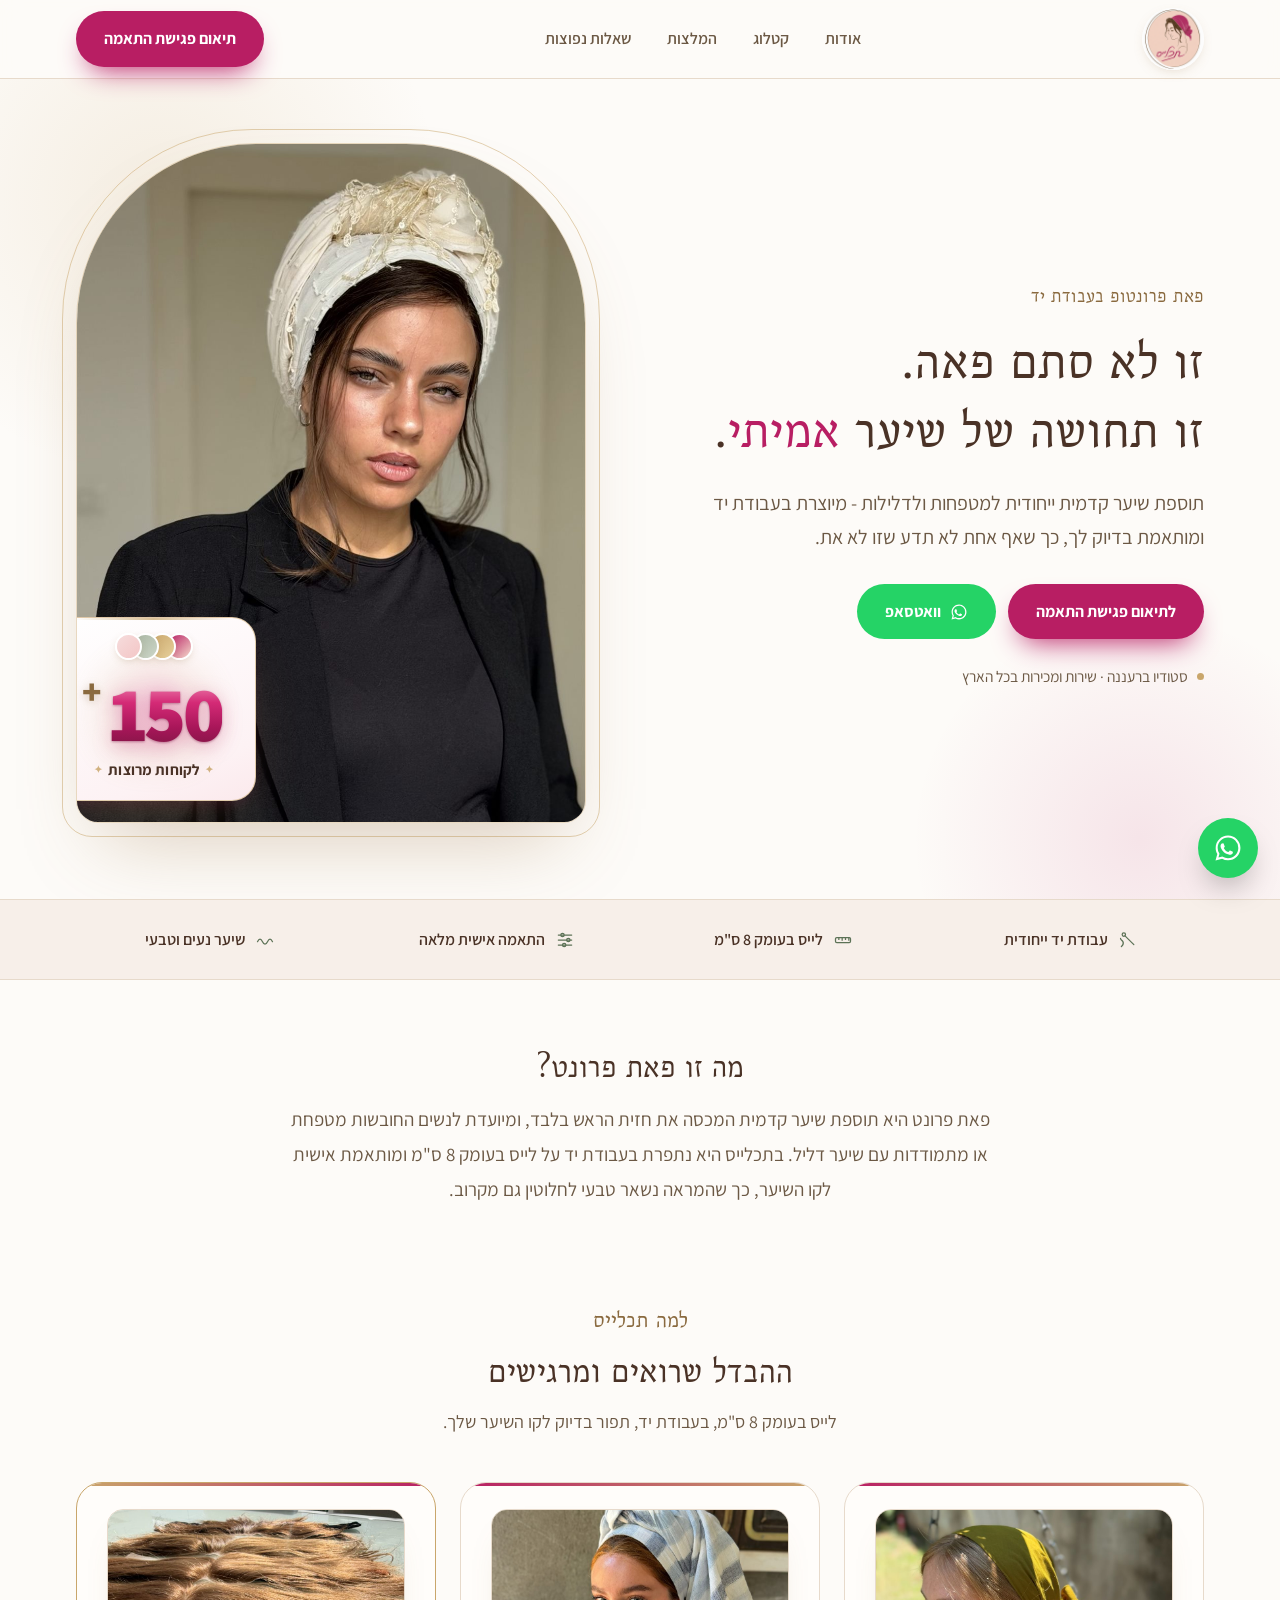
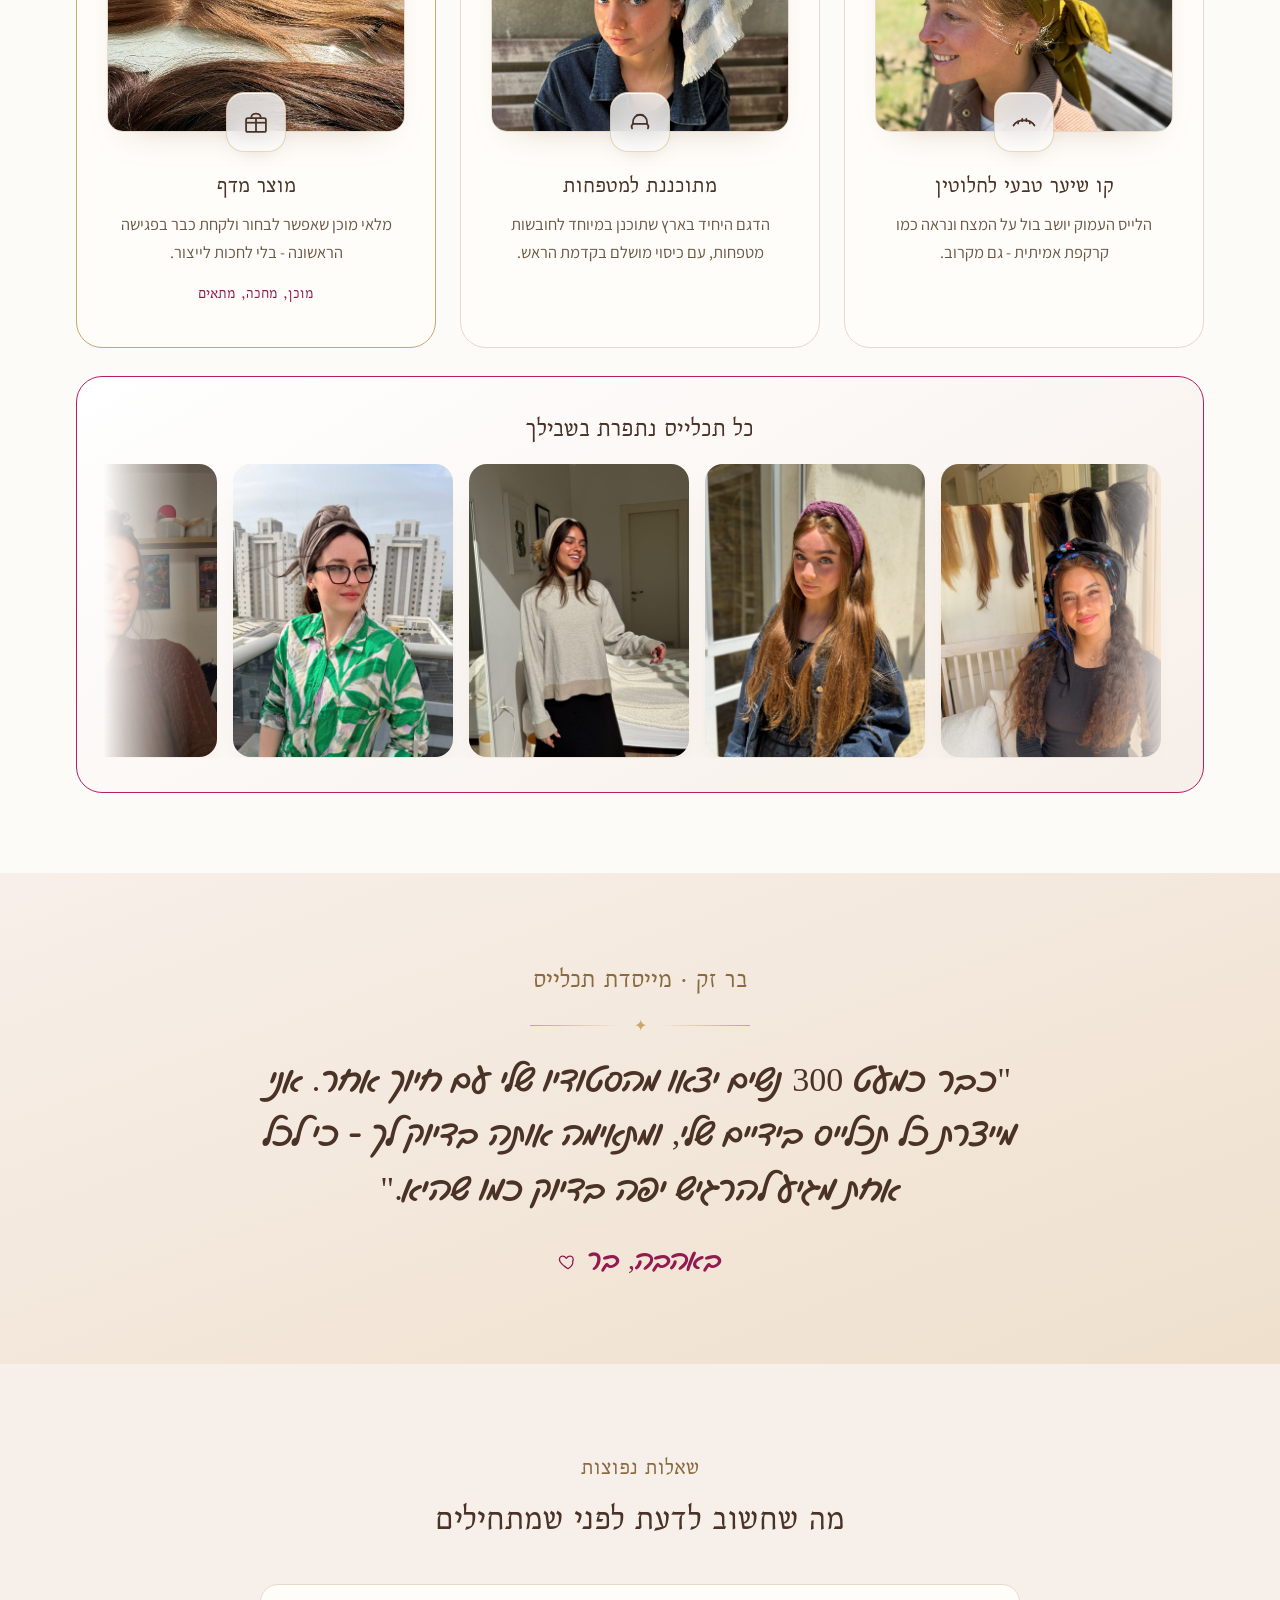
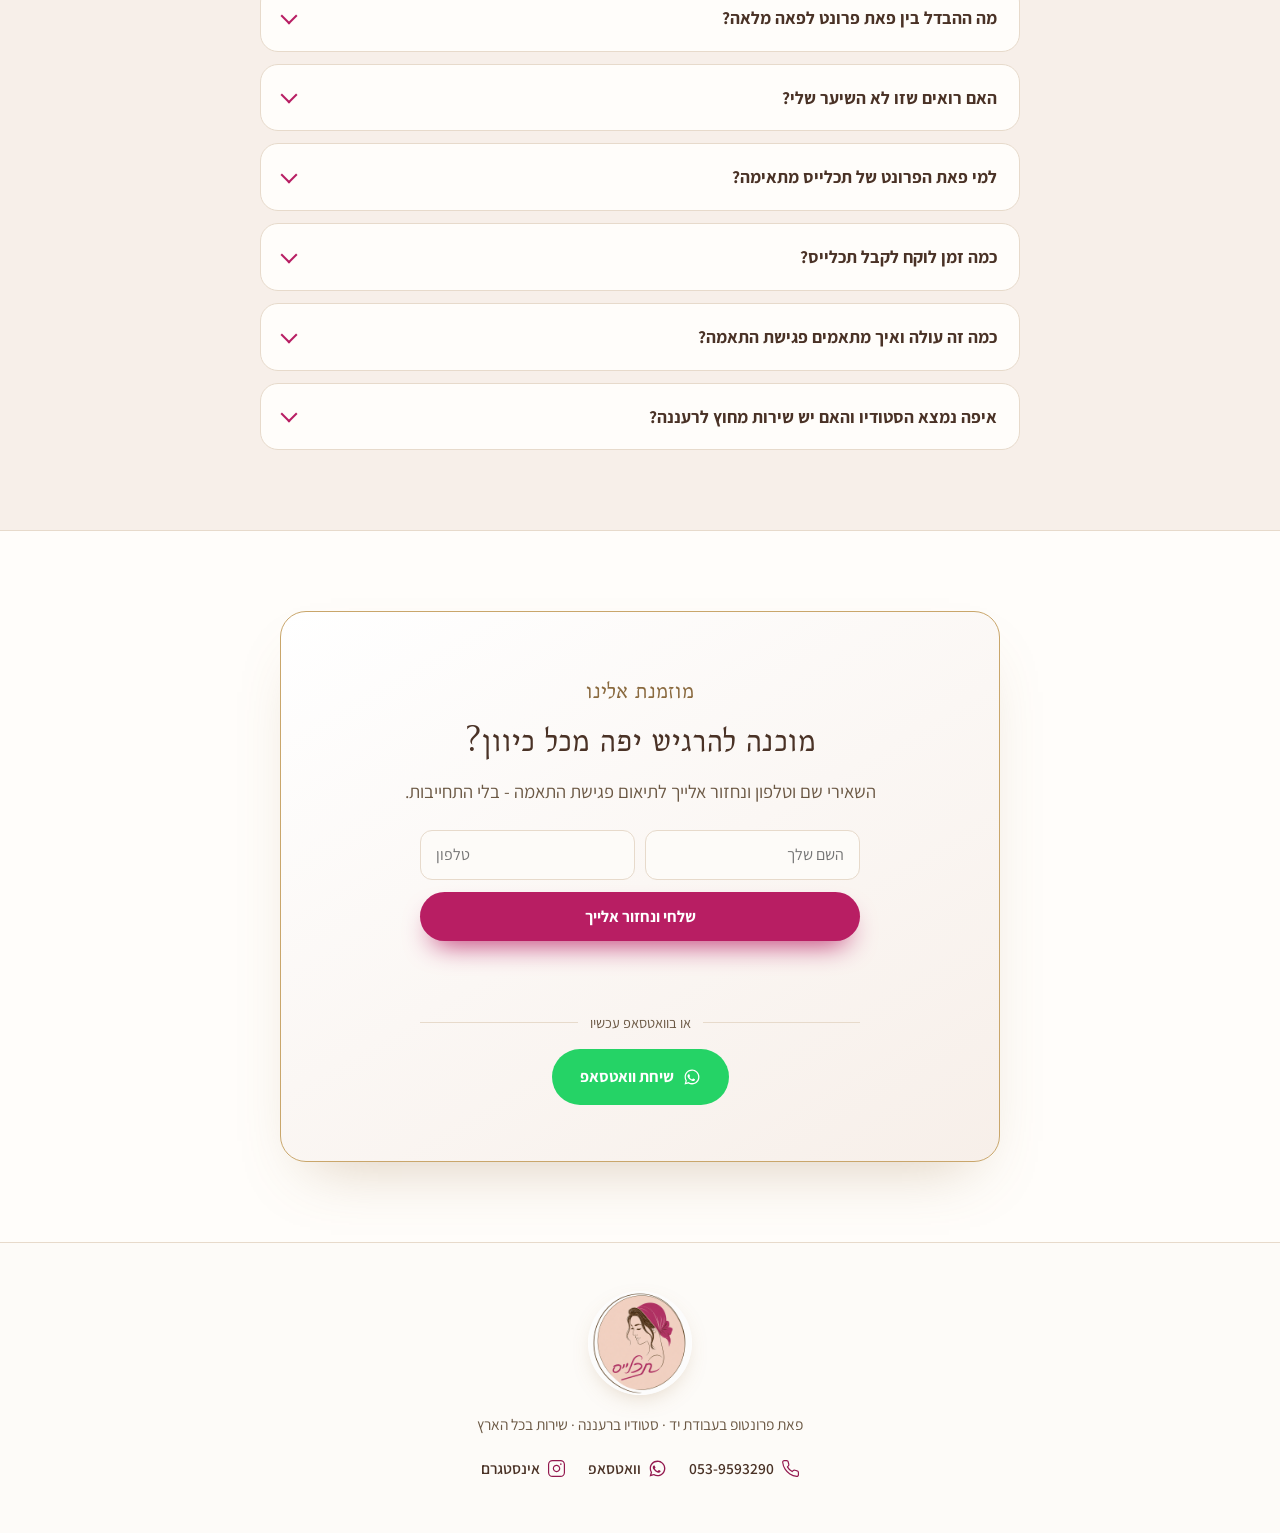
==== index.html @ b5d5cab9 "SEO/GEO/AEO: הסרת noindex, כותרות ותיאורים ממוקדי מילות מפתח, canonical, OG/Twitter מלא עם תמונת שית" ====
<!DOCTYPE html>
<html lang="he" dir="rtl">
<head>
<meta charset="utf-8">
<meta name="viewport" content="width=device-width, initial-scale=1">
<title>פאת פרונט ותוספת שיער למטפחות | תכלייס רעננה</title>
<meta name="description" content="פאת פרונט בעבודת יד לחובשות מטפחות ולנשים עם שיער דליל. לייס בעומק 8 ס״מ, קו שיער טבעי והתאמה אישית מלאה. סטודיו תכלייס ברעננה, שירות בכל הארץ.">
<meta name="theme-color" content="#B81E63">
<link rel="icon" href="assets/logo.png" type="image/png">
<link rel="canonical" href="https://itzik200592-byte.github.io/tachlace-site/">

<!-- כשמחברים דומיין משלנו: להחליף את כתובות ה-canonical / og:url / og:image בכל העמודים -->
<meta property="og:type" content="website">
<meta property="og:locale" content="he_IL">
<meta property="og:site_name" content="תכלייס">
<meta property="og:url" content="https://itzik200592-byte.github.io/tachlace-site/">
<meta property="og:title" content="פאת פרונט ותוספת שיער למטפחות | תכלייס רעננה">
<meta property="og:description" content="פאת פרונט בעבודת יד לחובשות מטפחות ולנשים עם שיער דליל. קו שיער טבעי, התאמה אישית מלאה. סטודיו ברעננה, שירות בכל הארץ.">
<meta property="og:image" content="https://itzik200592-byte.github.io/tachlace-site/assets/og-cover.jpg">
<meta property="og:image:width" content="1200">
<meta property="og:image:height" content="630">
<meta property="og:image:alt" content="תכלייס - פאת פרונט בעבודת יד למטפחות">
<meta name="twitter:card" content="summary_large_image">
<meta name="twitter:title" content="פאת פרונט ותוספת שיער למטפחות | תכלייס רעננה">
<meta name="twitter:description" content="פאת פרונט בעבודת יד לחובשות מטפחות ולנשים עם שיער דליל. סטודיו ברעננה, שירות בכל הארץ.">
<meta name="twitter:image" content="https://itzik200592-byte.github.io/tachlace-site/assets/og-cover.jpg">

<link rel="preconnect" href="https://fonts.googleapis.com">
<link rel="preconnect" href="https://fonts.gstatic.com" crossorigin>
<link href="https://fonts.googleapis.com/css2?family=Bellefair&family=Assistant:wght@300;400;500;600;700&display=swap" rel="stylesheet">

<link rel="stylesheet" href="css/fonts.css">
<link rel="stylesheet" href="css/style.css">

<!-- טעינה מוקדמת של תמונת ה-Hero (ה-LCP של העמוד) - משפר את מהירות הטעינה הנמדדת -->
<link rel="preload" as="image" href="assets/hero.jpg" fetchpriority="high">

<!-- JSON-LD: עסק מקומי, ל-SEO מקומי -->
<script type="application/ld+json">
{
  "@context": "https://schema.org",
  "@type": "HealthAndBeautyBusiness",
  "@id": "https://itzik200592-byte.github.io/tachlace-site/#business",
  "name": "תכלייס",
  "url": "https://itzik200592-byte.github.io/tachlace-site/",
  "logo": "https://itzik200592-byte.github.io/tachlace-site/assets/logo.png",
  "image": "https://itzik200592-byte.github.io/tachlace-site/assets/og-cover.jpg",
  "description": "פאת פרונט בעבודת יד לחובשות מטפחות ולנשים עם שיער דליל. לייס בעומק 8 ס\"מ, קו שיער טבעי והתאמה אישית מלאה.",
  "slogan": "הכי יפה לך ככה",
  "telephone": "+972539593290",
  "address": {
    "@type": "PostalAddress",
    "addressLocality": "רעננה",
    "addressCountry": "IL"
  },
  "areaServed": { "@type": "Country", "name": "ישראל" },
  "founder": {
    "@type": "Person",
    "name": "בר רבקה זק",
    "jobTitle": "מייסדת תכלייס"
  },
  "knowsAbout": ["פאת פרונט", "תוספת שיער קדמית", "פאה למטפחת", "דלילות שיער בנשים"],
  "hasOfferCatalog": {
    "@type": "OfferCatalog",
    "name": "דגמי תכלייס",
    "itemListElement": [
      { "@type": "Offer", "itemOffered": { "@type": "Product", "name": "פאת פרונט בעבודת יד למטפחות" } },
      { "@type": "Offer", "itemOffered": { "@type": "Product", "name": "תוספת שיער קדמית לשיער דליל" } }
    ]
  },
  "sameAs": [
    "https://instagram.com/tachlace"
  ]
}
</script>
</head>
<body>

<a href="#main" class="skip-link">דלגי לתוכן הראשי</a>

<!-- ===== מאגר אייקונים (SVG symbol) - משפחה אחת, קו 1.5 ===== -->
<svg style="display:none" aria-hidden="true">
  <defs>
    <symbol id="icon-wa" viewBox="0 0 24 24"><path fill="currentColor" d="M12.04 2c-5.46 0-9.9 4.44-9.9 9.9 0 1.75.46 3.45 1.32 4.95L2 22l5.25-1.38a9.9 9.9 0 0 0 4.79 1.22h.01c5.46 0 9.9-4.44 9.9-9.9 0-2.64-1.03-5.12-2.9-6.99A9.82 9.82 0 0 0 12.04 2zm0 1.67c2.19 0 4.25.85 5.8 2.4a8.19 8.19 0 0 1 2.4 5.83c0 4.55-3.7 8.25-8.25 8.25a8.23 8.23 0 0 1-4.2-1.15l-.3-.18-3.12.82.83-3.04-.2-.31a8.19 8.19 0 0 1-1.26-4.39c0-4.55 3.71-8.23 8.3-8.23zm-4.53 4.6c-.16 0-.42.06-.64.31-.22.25-.85.83-.85 2.02 0 1.19.87 2.34.99 2.5.12.16 1.7 2.72 4.19 3.7.58.24 1.03.38 1.39.49.58.18 1.11.15 1.53.09.47-.07 1.44-.59 1.64-1.16.2-.57.2-1.06.14-1.16-.06-.1-.22-.16-.46-.28-.24-.12-1.44-.71-1.66-.79-.22-.08-.38-.12-.55.12-.16.24-.63.79-.77.95-.14.16-.28.18-.52.06-.24-.12-1.01-.37-1.93-1.19-.71-.63-1.19-1.41-1.33-1.65-.14-.24-.02-.37.1-.49.11-.11.24-.28.36-.42.12-.14.16-.24.24-.4.08-.16.04-.3-.02-.42-.06-.12-.55-1.34-.76-1.83-.2-.48-.4-.42-.55-.42h-.47z"/></symbol>
    <symbol id="icon-phone" viewBox="0 0 24 24"><path fill="none" stroke="currentColor" stroke-width="1.5" stroke-linecap="round" stroke-linejoin="round" d="M22 16.92v3a2 2 0 0 1-2.18 2 19.79 19.79 0 0 1-8.63-3.07 19.5 19.5 0 0 1-6-6 19.79 19.79 0 0 1-3.07-8.67A2 2 0 0 1 4.11 2h3a2 2 0 0 1 2 1.72c.13.96.36 1.9.7 2.81a2 2 0 0 1-.45 2.11L8.09 9.91a16 16 0 0 0 6 6l1.27-1.27a2 2 0 0 1 2.11-.45c.91.34 1.85.57 2.81.7A2 2 0 0 1 22 16.92z"/></symbol>
    <symbol id="icon-instagram" viewBox="0 0 24 24"><rect x="2" y="2" width="20" height="20" rx="5" fill="none" stroke="currentColor" stroke-width="1.5"/><path fill="none" stroke="currentColor" stroke-width="1.5" d="M16 11.37A4 4 0 1 1 12.63 8 4 4 0 0 1 16 11.37z"/><line x1="17.5" y1="6.5" x2="17.51" y2="6.5" stroke="currentColor" stroke-width="2" stroke-linecap="round"/></symbol>

    <symbol id="icon-thread" viewBox="0 0 24 24"><circle cx="7" cy="5.5" r="2" fill="none" stroke="currentColor" stroke-width="1.5"/><line x1="8.4" y1="7" x2="19" y2="17.5" stroke="currentColor" stroke-width="1.5" stroke-linecap="round"/><path d="M4 20c2-2 3-4 2-6s-3-2-3-4" fill="none" stroke="currentColor" stroke-width="1.5" stroke-linecap="round"/></symbol>
    <symbol id="icon-ruler" viewBox="0 0 24 24"><rect x="3" y="9" width="18" height="6" rx="1.5" fill="none" stroke="currentColor" stroke-width="1.5"/><line x1="7" y1="9" x2="7" y2="12" stroke="currentColor" stroke-width="1.5"/><line x1="11" y1="9" x2="11" y2="13" stroke="currentColor" stroke-width="1.5"/><line x1="15" y1="9" x2="15" y2="12" stroke="currentColor" stroke-width="1.5"/><line x1="19" y1="9" x2="19" y2="13" stroke="currentColor" stroke-width="1.5"/></symbol>
    <symbol id="icon-fit" viewBox="0 0 24 24"><line x1="4" y1="6" x2="20" y2="6" stroke="currentColor" stroke-width="1.5" stroke-linecap="round"/><circle cx="9" cy="6" r="2" fill="none" stroke="currentColor" stroke-width="1.5"/><line x1="4" y1="12" x2="20" y2="12" stroke="currentColor" stroke-width="1.5" stroke-linecap="round"/><circle cx="16" cy="12" r="2" fill="none" stroke="currentColor" stroke-width="1.5"/><line x1="4" y1="18" x2="20" y2="18" stroke="currentColor" stroke-width="1.5" stroke-linecap="round"/><circle cx="11" cy="18" r="2" fill="none" stroke="currentColor" stroke-width="1.5"/></symbol>
    <symbol id="icon-wave" viewBox="0 0 24 24"><path d="M3 14c2-4 4-4 6 0s4 4 6 0 4-4 6 0" fill="none" stroke="currentColor" stroke-width="1.5" stroke-linecap="round"/></symbol>

    <symbol id="icon-lace" viewBox="0 0 24 24"><path d="M3 15c3-6 15-6 18 0" fill="none" stroke="currentColor" stroke-width="1.5" stroke-linecap="round"/><line x1="7" y1="13.2" x2="7" y2="11.4" stroke="currentColor" stroke-width="1.5" stroke-linecap="round"/><line x1="10.5" y1="11.3" x2="10.5" y2="9.4" stroke="currentColor" stroke-width="1.5" stroke-linecap="round"/><line x1="14" y1="11.3" x2="14" y2="9.4" stroke="currentColor" stroke-width="1.5" stroke-linecap="round"/><line x1="17" y1="13.2" x2="17" y2="11.4" stroke="currentColor" stroke-width="1.5" stroke-linecap="round"/></symbol>
    <symbol id="icon-scarf" viewBox="0 0 24 24"><path d="M6 12c0-3.6 2.7-6.2 6-6.2s6 2.6 6 6.2v1.6H6V12z" fill="none" stroke="currentColor" stroke-width="1.5" stroke-linejoin="round"/><path d="M9 6.4c1-.9 5-.9 6 0" fill="none" stroke="currentColor" stroke-width="1.5" stroke-linecap="round"/><path d="M6.3 13.4c-1.4 1-1.9 2.6-1.1 4.1M17.7 13.4c1.4 1 1.9 2.6 1.1 4.1" fill="none" stroke="currentColor" stroke-width="1.5" stroke-linecap="round"/></symbol>
    <symbol id="icon-box" viewBox="0 0 24 24"><rect x="3.5" y="8.7" width="17" height="11.8" rx="1.5" fill="none" stroke="currentColor" stroke-width="1.5"/><line x1="3.5" y1="12.6" x2="20.5" y2="12.6" stroke="currentColor" stroke-width="1.5"/><line x1="12" y1="8.7" x2="12" y2="20.5" stroke="currentColor" stroke-width="1.5"/><path d="M8.2 8.7c-.6-2 .5-3.9 3.8-3.9s4.4 1.9 3.8 3.9" fill="none" stroke="currentColor" stroke-width="1.5" stroke-linecap="round"/></symbol>
    <symbol id="icon-heart" viewBox="0 0 24 24"><path d="M12 20s-7-4.35-9.5-8.5C.7 8.2 2.3 5 5.6 5c1.9 0 3.3 1 4.4 2.6C11.1 6 12.5 5 14.4 5c3.3 0 4.9 3.2 3.1 6.5C19 15.65 12 20 12 20z" fill="none" stroke="currentColor" stroke-width="1.5" stroke-linejoin="round"/></symbol>
  </defs>
</svg>

<!-- ===== ניווט ===== -->
<header class="nav">
  <div class="wrap">
    <a href="#main" class="brand" aria-label="תכלייס - לעמוד הבית">
      <img src="assets/logo.png" alt="תכלייס">
    </a>
    <nav class="menu" aria-label="ניווט ראשי">
      <a href="about.html">אודות</a>
      <a href="catalog.html">קטלוג</a>
      <a href="#reviews">המלצות</a>
      <a href="#faq">שאלות נפוצות</a>
    </nav>
    <div class="nav-actions">
      <a class="btn btn-main" href="https://wa.me/972539593290?text=%D7%94%D7%99%D7%99%2C%20%D7%94%D7%92%D7%A2%D7%AA%D7%99%20%D7%93%D7%A8%D7%9A%20%D7%94%D7%90%D7%AA%D7%A8%20%D7%95%D7%90%D7%A0%D7%99%20%D7%9E%D7%A2%D7%95%D7%A0%D7%99%D7%99%D7%A0%D7%AA%20%D7%9C%D7%AA%D7%90%D7%9D%20%D7%A4%D7%92%D7%99%D7%A9%D7%94">תיאום פגישת התאמה</a>
      <button class="hamburger" aria-expanded="false" aria-controls="mobile-menu" aria-label="פתיחת תפריט">
        <span></span>
      </button>
    </div>
  </div>
  <nav id="mobile-menu" class="mobile-menu" aria-label="ניווט מובייל">
    <a href="about.html">אודות</a>
    <a href="catalog.html">קטלוג</a>
    <a href="#reviews">המלצות</a>
    <a href="#faq">שאלות נפוצות</a>
    <a class="btn btn-main" href="https://wa.me/972539593290?text=%D7%94%D7%99%D7%99%2C%20%D7%94%D7%92%D7%A2%D7%AA%D7%99%20%D7%93%D7%A8%D7%9A%20%D7%94%D7%90%D7%AA%D7%A8%20%D7%95%D7%90%D7%A0%D7%99%20%D7%9E%D7%A2%D7%95%D7%A0%D7%99%D7%99%D7%A0%D7%AA%20%D7%9C%D7%AA%D7%90%D7%9D%20%D7%A4%D7%92%D7%99%D7%A9%D7%94">תיאום פגישת התאמה</a>
  </nav>
</header>

<!-- כפתור וואטסאפ צף -->
<a class="wa-float" href="https://wa.me/972539593290?text=%D7%94%D7%99%D7%99%2C%20%D7%94%D7%92%D7%A2%D7%AA%D7%99%20%D7%93%D7%A8%D7%9A%20%D7%94%D7%90%D7%AA%D7%A8%20%D7%95%D7%90%D7%A0%D7%99%20%D7%9E%D7%A2%D7%95%D7%A0%D7%99%D7%99%D7%A0%D7%AA%20%D7%9C%D7%AA%D7%90%D7%9D%20%D7%A4%D7%92%D7%99%D7%A9%D7%94" aria-label="שליחת הודעת וואטסאפ לתכלייס">
  <svg><use href="#icon-wa"></use></svg>
</a>

<main id="main">

  <!-- ===== HERO ===== -->
  <header class="hero">
    <div class="wrap">
      <div class="hero-copy">
        <div class="eyebrow">פאת פרונטופ בעבודת יד</div>
        <!-- כותרת ראשית - ממתינה לנוסח סופי מהקופירייטר (סעיף 3 באפיון) -->
        <h1>זו לא סתם פאה.<br>זו תחושה של שיער <em>אמיתי</em>.</h1>
        <p class="sub">תוספת שיער קדמית ייחודית למטפחות ולדלילות - מיוצרת בעבודת יד ומותאמת בדיוק לך, כך שאף אחת לא תדע שזו לא את.</p>
        <div class="hero-cta">
          <a class="btn btn-main" href="https://wa.me/972539593290?text=%D7%94%D7%99%D7%99%2C%20%D7%94%D7%92%D7%A2%D7%AA%D7%99%20%D7%93%D7%A8%D7%9A%20%D7%94%D7%90%D7%AA%D7%A8%20%D7%95%D7%90%D7%A0%D7%99%20%D7%9E%D7%A2%D7%95%D7%A0%D7%99%D7%99%D7%A0%D7%AA%20%D7%9C%D7%AA%D7%90%D7%9D%20%D7%A4%D7%92%D7%99%D7%A9%D7%94">לתיאום פגישת התאמה</a>
          <a class="btn btn-wa" href="https://wa.me/972539593290?text=%D7%94%D7%99%D7%99%2C%20%D7%94%D7%92%D7%A2%D7%AA%D7%99%20%D7%93%D7%A8%D7%9A%20%D7%94%D7%90%D7%AA%D7%A8%20%D7%95%D7%90%D7%A0%D7%99%20%D7%9E%D7%A2%D7%95%D7%A0%D7%99%D7%99%D7%A0%D7%AA%20%D7%9C%D7%AA%D7%90%D7%9D%20%D7%A4%D7%92%D7%99%D7%A9%D7%94"><svg><use href="#icon-wa"></use></svg>וואטסאפ</a>
        </div>
        <div class="studio">סטודיו ברעננה · שירות ומכירות בכל הארץ</div>
      </div>
      <div class="hero-visual">
        <div class="hero-frame"></div>
        <div class="hero-img-wrap">
          <img src="assets/hero.jpg" width="1000" height="2015" fetchpriority="high" alt="אישה עם מטפחת ופאת פרונט של תכלייס, קו שיער טבעי בחזית הראש">
          <div class="float-badge" role="img" aria-label="למעלה מ-300 לקוחות מרוצות">
            <div class="fb-avatars" aria-hidden="true">
              <span class="fb-av fb-av1"></span>
              <span class="fb-av fb-av2"></span>
              <span class="fb-av fb-av3"></span>
              <span class="fb-av fb-av4"></span>
            </div>
            <b>
              <span class="count-num" data-count="300">300</span><span class="count-plus">+</span>
              <i class="fb-spark fb-spark1" aria-hidden="true">✦</i>
              <i class="fb-spark fb-spark2" aria-hidden="true">✦</i>
              <i class="fb-spark fb-spark3" aria-hidden="true">✦</i>
            </b>
            <span class="fb-label">לקוחות מרוצות</span>
          </div>
        </div>
      </div>
    </div>
  </header>

  <!-- ===== פס אמון ===== -->
  <div class="strip">
    <div class="wrap">
      <div class="item"><svg><use href="#icon-thread"></use></svg> עבודת יד ייחודית</div>
      <div class="item"><svg><use href="#icon-ruler"></use></svg> לייס בעומק 8 ס"מ</div>
      <div class="item"><svg><use href="#icon-fit"></use></svg> התאמה אישית מלאה</div>
      <div class="item"><svg><use href="#icon-wave"></use></svg> שיער נעים וטבעי</div>
    </div>
  </div>

  <!-- ===== בלוק תשובה ישירה - מנוסח כדי שגוגל ומנועי AI יצטטו אותו כתשובה ===== -->
  <section id="what" class="answer-block"><div class="wrap">
    <h2>מה זו פאת פרונט?</h2>
    <p>פאת פרונט היא תוספת שיער קדמית המכסה את חזית הראש בלבד, ומיועדת לנשים החובשות מטפחת או מתמודדות עם שיער דליל. בתכלייס היא נתפרת בעבודת יד על לייס בעומק 8 ס"מ ומותאמת אישית לקו השיער, כך שהמראה נשאר טבעי לחלוטין גם מקרוב.</p>
  </div></section>

  <!-- ===== למה תכלייס ===== -->
  <section id="why"><div class="wrap">
    <div class="sec-head">
      <div class="eyebrow tagline">למה תכלייס</div>
      <h2>ההבדל שרואים ומרגישים</h2>
      <p>לייס בעומק 8 ס"מ, בעבודת יד, תפור בדיוק לקו השיער שלך.</p>
    </div>

    <div class="why">
      <div class="card">
        <div class="why-media"><img src="assets/home-hairline.jpg" width="900" height="1200" alt="תקריב על קו השיער הקדמי של תכלייס" loading="lazy"></div>
        <div class="glass-ic"><svg><use href="#icon-lace"></use></svg></div>
        <h3>קו שיער טבעי לחלוטין</h3>
        <p>הלייס העמוק יושב בול על המצח ונראה כמו קרקפת אמיתית - גם מקרוב.</p>
      </div>
      <div class="card">
        <div class="why-media"><img src="assets/home-scarf.jpg" width="900" height="1200" alt="תכלייס משולבת עם מטפחת, כיסוי מלא ושיער טבעי מלפנים" loading="lazy"></div>
        <div class="glass-ic"><svg><use href="#icon-scarf"></use></svg></div>
        <h3>מתוכננת למטפחות</h3>
        <p>הדגם היחיד בארץ שתוכנן במיוחד לחובשות מטפחות, עם כיסוי מושלם בקדמת הראש.</p>
      </div>
      <div class="card card-shelf">
        <div class="why-media"><img src="assets/home-shelf.jpg" width="900" height="1200" alt="דגמי תכלייס מוכנים במלאי" loading="lazy"></div>
        <div class="glass-ic"><svg><use href="#icon-box"></use></svg></div>
        <h3>מוצר מדף</h3>
        <p>מלאי מוכן שאפשר לבחור ולקחת כבר בפגישה הראשונה - בלי לחכות לייצור.</p>
        <!-- סלוגן זמני, ממתין לאישור בר (סעיף 5ד באפיון) -->
        <span class="shelf-slogan">מוכן, מחכה, מתאים</span>
      </div>
    </div>

    <!-- רצועת ההתאמה האישית (5ג) - ממתינה לתמונות מבר, כרגע פלייסהולדר -->
    <div class="personal-strip">
      <div class="wrap">
        <div class="ps-head">
          <h3>כל תכלייס נתפרת בשבילך</h3>
        </div>
        <div class="marquee">
          <div class="marquee-track">
            <div class="marquee-item"><img src="assets/gallery/gallery-model.jpg" width="900" height="1200" alt="לקוחת תכלייס" loading="lazy"></div>
            <div class="marquee-item"><img src="assets/catalog/tc-03-ginger-long.jpg" width="900" height="1200" alt="לקוחת תכלייס" loading="lazy"></div>
            <div class="marquee-item"><img src="assets/catalog/tc-07-darkbrown-long.jpg" width="900" height="1200" alt="לקוחת תכלייס" loading="lazy"></div>
            <div class="marquee-item"><img src="assets/catalog/tc-09-black-mid.jpg" width="900" height="1200" alt="לקוחת תכלייס" loading="lazy"></div>
            <div class="marquee-item"><img src="assets/catalog/tc-06-brownwavy-mid.jpg" width="900" height="1200" alt="לקוחת תכלייס" loading="lazy"></div>
            <div class="marquee-item"><img src="assets/catalog/tc-02-ash-mid.jpg" width="900" height="1200" alt="לקוחת תכלייס" loading="lazy"></div>
            <!-- כפילות לצורך לולאה רציפה -->
            <div class="marquee-item" aria-hidden="true"><img src="assets/gallery/gallery-model.jpg" width="900" height="1200" alt="" loading="lazy"></div>
            <div class="marquee-item" aria-hidden="true"><img src="assets/catalog/tc-03-ginger-long.jpg" width="900" height="1200" alt="" loading="lazy"></div>
            <div class="marquee-item" aria-hidden="true"><img src="assets/catalog/tc-07-darkbrown-long.jpg" width="900" height="1200" alt="" loading="lazy"></div>
            <div class="marquee-item" aria-hidden="true"><img src="assets/catalog/tc-09-black-mid.jpg" width="900" height="1200" alt="" loading="lazy"></div>
            <div class="marquee-item" aria-hidden="true"><img src="assets/catalog/tc-06-brownwavy-mid.jpg" width="900" height="1200" alt="" loading="lazy"></div>
            <div class="marquee-item" aria-hidden="true"><img src="assets/catalog/tc-02-ash-mid.jpg" width="900" height="1200" alt="" loading="lazy"></div>
          </div>
        </div>
      </div>
    </div>
  </div></section>

  <!-- ===== אודות (כתב יד נשאר כרגע) ===== -->
  <section id="about" class="about"><div class="wrap">
    <div class="eyebrow">בר זק · מייסדת תכלייס</div>
    <div class="divider"><span>✦</span></div>
    <!-- ציטוט זמני, ממתין לטקסט האודות הסופי מבר/סהר (סעיף 9 באפיון) -->
    <p class="quote">"כבר כמעט 300 נשים יצאו מהסטודיו שלי עם חיוך אחר. אני מייצרת כל תכלייס בידיים שלי, ומתאימה אותה בדיוק לך - כי לכל אחת מגיע להרגיש יפה בדיוק כמו שהיא."</p>
    <div class="sign">באהבה, בר <svg style="width:20px;height:20px;vertical-align:-3px"><use href="#icon-heart"></use></svg></div>
  </div></section>

  <!-- ===== סקשן המלצות (placeholder למיקום עתידי) ===== -->
  <div id="reviews"></div>

  <!-- ===== שאלות נפוצות - גם UX וגם AEO. הטקסט כאן חייב להישאר זהה לסכמת FAQPage שמתחת ===== -->
  <section id="faq" class="faq"><div class="wrap">
    <div class="sec-head">
      <div class="eyebrow tagline">שאלות נפוצות</div>
      <h2>מה שחשוב לדעת לפני שמתחילים</h2>
    </div>
    <div class="faq-list">
      <details class="faq-item">
        <summary>מה ההבדל בין פאת פרונט לפאה מלאה?</summary>
        <p>פאה מלאה מכסה את כל הראש. פאת פרונט מכסה רק את החלק הקדמי, ומשאירה את שאר הראש מכוסה במטפחת. כך נשמר כיסוי ראש מלא, ובו בזמן נראה קו שיער טבעי בחזית.</p>
      </details>
      <details class="faq-item">
        <summary>האם רואים שזו לא השיער שלי?</summary>
        <p>הלייס בעומק 8 ס"מ יושב על המצח ונראה כמו קרקפת אמיתית, וקו השיער נתפר בעבודת יד בהתאמה אישית. גם במבט קרוב המראה נשאר טבעי, וזו בדיוק הסיבה שהדגם פותח במשך שלוש שנים.</p>
      </details>
      <details class="faq-item">
        <summary>למי פאת הפרונט של תכלייס מתאימה?</summary>
        <p>לנשים החובשות מטפחת ורוצות מראה שיער טבעי בחזית, לנשים המתמודדות עם שיער דליל או נשירה, ולכל אישה שמחפשת להרגיש בטוחה ונינוחה יותר מול המראה.</p>
      </details>
      <details class="faq-item">
        <summary>כמה זמן לוקח לקבל תכלייס?</summary>
        <p>בסטודיו יש דגמי מדף מוכנים שאפשר לבחור ולקחת כבר בפגישת ההתאמה הראשונה. להזמנה אישית שנתפרת במיוחד עבורך נתאם יחד מועד בפגישה.</p>
      </details>
      <details class="faq-item">
        <summary>כמה זה עולה ואיך מתאמים פגישת התאמה?</summary>
        <p>המחיר משתנה לפי הדגם, האורך והגוון, ונמסר בפגישת ההתאמה שבה מתאימים בדיוק את מה שמתאים לך. הפגישה היא ללא התחייבות. לתיאום אפשר לפנות בוואטסאפ או בטלפון 053-9593290.</p>
      </details>
      <details class="faq-item">
        <summary>איפה נמצא הסטודיו והאם יש שירות מחוץ לרעננה?</summary>
        <p>הסטודיו נמצא ברעננה ופגישות ההתאמה מתקיימות בו. השירות והמכירות זמינים בכל הארץ, כך שאפשר לפנות גם מאזורים אחרים ונמצא יחד את הפתרון המתאים.</p>
      </details>
    </div>
  </div></section>

  <script type="application/ld+json">
  {
    "@context": "https://schema.org",
    "@type": "FAQPage",
    "mainEntity": [
      {
        "@type": "Question",
        "name": "מה ההבדל בין פאת פרונט לפאה מלאה?",
        "acceptedAnswer": { "@type": "Answer", "text": "פאה מלאה מכסה את כל הראש. פאת פרונט מכסה רק את החלק הקדמי, ומשאירה את שאר הראש מכוסה במטפחת. כך נשמר כיסוי ראש מלא, ובו בזמן נראה קו שיער טבעי בחזית." }
      },
      {
        "@type": "Question",
        "name": "האם רואים שזו לא השיער שלי?",
        "acceptedAnswer": { "@type": "Answer", "text": "הלייס בעומק 8 ס\"מ יושב על המצח ונראה כמו קרקפת אמיתית, וקו השיער נתפר בעבודת יד בהתאמה אישית. גם במבט קרוב המראה נשאר טבעי, וזו בדיוק הסיבה שהדגם פותח במשך שלוש שנים." }
      },
      {
        "@type": "Question",
        "name": "למי פאת הפרונט של תכלייס מתאימה?",
        "acceptedAnswer": { "@type": "Answer", "text": "לנשים החובשות מטפחת ורוצות מראה שיער טבעי בחזית, לנשים המתמודדות עם שיער דליל או נשירה, ולכל אישה שמחפשת להרגיש בטוחה ונינוחה יותר מול המראה." }
      },
      {
        "@type": "Question",
        "name": "כמה זמן לוקח לקבל תכלייס?",
        "acceptedAnswer": { "@type": "Answer", "text": "בסטודיו יש דגמי מדף מוכנים שאפשר לבחור ולקחת כבר בפגישת ההתאמה הראשונה. להזמנה אישית שנתפרת במיוחד עבורך נתאם יחד מועד בפגישה." }
      },
      {
        "@type": "Question",
        "name": "כמה זה עולה ואיך מתאמים פגישת התאמה?",
        "acceptedAnswer": { "@type": "Answer", "text": "המחיר משתנה לפי הדגם, האורך והגוון, ונמסר בפגישת ההתאמה שבה מתאימים בדיוק את מה שמתאים לך. הפגישה היא ללא התחייבות. לתיאום אפשר לפנות בוואטסאפ או בטלפון 053-9593290." }
      },
      {
        "@type": "Question",
        "name": "איפה נמצא הסטודיו והאם יש שירות מחוץ לרעננה?",
        "acceptedAnswer": { "@type": "Answer", "text": "הסטודיו נמצא ברעננה ופגישות ההתאמה מתקיימות בו. השירות והמכירות זמינים בכל הארץ, כך שאפשר לפנות גם מאזורים אחרים ונמצא יחד את הפתרון המתאים." }
      }
    ]
  }
  </script>

  <!-- ===== CTA band ===== -->
  <section class="band" id="contact"><div class="wrap"><div class="inner">
    <div class="eyebrow tagline">מוזמנת אלינו</div>
    <h2>מוכנה להרגיש יפה מכל כיוון?</h2>
    <p>השאירי שם וטלפון ונחזור אלייך לתיאום פגישת התאמה - בלי התחייבות.</p>
    <!-- טופס ליד: נשלח ל-CRM דרך js/leads.js (Webhook ב-Make של תכלייס) -->
    <form class="lead-form" novalidate>
      <div class="lead-fields">
        <input name="name" type="text" autocomplete="name" placeholder="השם שלך" required aria-label="שם מלא">
        <input name="phone" type="tel" inputmode="tel" autocomplete="tel" placeholder="טלפון" required aria-label="טלפון">
      </div>
      <button class="btn btn-main" type="submit">שלחי ונחזור אלייך</button>
      <p class="lead-status" role="status" aria-live="polite"></p>
    </form>
    <div class="lead-or"><span>או בוואטסאפ עכשיו</span></div>
    <a class="btn btn-wa lead-wa" href="https://wa.me/972539593290?text=%D7%94%D7%99%D7%99%2C%20%D7%94%D7%92%D7%A2%D7%AA%D7%99%20%D7%93%D7%A8%D7%9A%20%D7%94%D7%90%D7%AA%D7%A8%20%D7%95%D7%90%D7%A0%D7%99%20%D7%9E%D7%A2%D7%95%D7%A0%D7%99%D7%99%D7%A0%D7%AA%20%D7%9C%D7%AA%D7%90%D7%9D%20%D7%A4%D7%92%D7%99%D7%A9%D7%94"><svg><use href="#icon-wa"></use></svg>שיחת וואטסאפ</a>
  </div></div></section>

</main>

<footer>
  <img class="f-logo" src="assets/logo.png" alt="תכלייס">
  <div>פאת פרונטופ בעבודת יד · סטודיו ברעננה · שירות בכל הארץ</div>
  <div class="f-links">
    <a href="tel:+972539593290"><svg><use href="#icon-phone"></use></svg>053-9593290</a>
    <a href="https://wa.me/972539593290?text=%D7%94%D7%99%D7%99%2C%20%D7%94%D7%92%D7%A2%D7%AA%D7%99%20%D7%93%D7%A8%D7%9A%20%D7%94%D7%90%D7%AA%D7%A8%20%D7%95%D7%90%D7%A0%D7%99%20%D7%9E%D7%A2%D7%95%D7%A0%D7%99%D7%99%D7%A0%D7%AA%20%D7%9C%D7%AA%D7%90%D7%9D%20%D7%A4%D7%92%D7%99%D7%A9%D7%94"><svg><use href="#icon-wa"></use></svg>וואטסאפ</a>
    <a href="https://instagram.com/tachlace"><svg><use href="#icon-instagram"></use></svg>אינסטגרם</a>
  </div>
  <!-- תקנון ומדיניות פרטיות - עמודים טרם נכתבו, יתווספו כאן כשיהיו מוכנים -->
</footer>

<script src="js/leads.js"></script>
<script src="js/main.js"></script>
</body>
</html>
---- css/fonts.css ----
/* גופן כתב היד לאודות ולציטוטים - נשמר כפי שהיה בדמו, יוחלף בהמשך */
@font-face{
  font-family:"HandHeb";
  src:url("../assets/fonts/HandHeb.woff2") format("woff2");
  font-weight:400;
  font-style:normal;
  font-display:swap;
}
---- css/style.css ----
/* ===================================================================
   תכלייס — עמוד הבית
   בסיס: דמו 3 (יוקרה שמנת-זהב) + עדכוני ישיבה 22.7
   =================================================================== */

*{ box-sizing:border-box; margin:0; padding:0; }

:root{
  /* רקעים */
  --bg:#FDFBF8;          /* שמנת קריסטל, הובהר לפי בקשת בר */
  --bg2:#F7EFE9;         /* שמנת חם, משני */
  --card:#FFFDFA;

  /* דיו וטקסט */
  --ink:#4A3226;         /* חום עמוק, מהוורדמארק בכרטיס */
  --muted:#6b5844;       /* טקסט משני - נבחר כדי לעמוד ב-4.5:1 על הרקע */

  /* ורוד המותג */
  --magenta:#B81E63;     /* ורוד הלוגו האמיתי */
  --magenta-deep:#93194f;
  --blush:#F6DCDC;       /* משטחים רכים */
  --peach:#F5D9CB;       /* רקע עיגול הלוגו */

  /* ירוק מרווה - אקצנט משני חדש */
  --sage:#A8B5A2;
  --sage-deep:#5c7256;   /* לטקסט/אייקונים על רקע בהיר */

  /* זהב */
  --gold:#C9A66B;
  --gold-deep:#8a6a3f;

  --line:#E7DACB;
  --shadow-warm: rgba(150,110,60,.35);

  --radius-lg:26px;
  --radius-md:18px;
  --radius-sm:12px;

  --ease: cubic-bezier(.22,.61,.36,1);
}

html{ scroll-behavior:smooth; }
@media (prefers-reduced-motion: reduce){
  html{ scroll-behavior:auto; }
  *, *::before, *::after{ animation-duration:.001ms !important; animation-iteration-count:1 !important; transition-duration:.001ms !important; scroll-behavior:auto !important; }
}

body{
  font-family:"Assistant","Segoe UI",Arial,sans-serif;
  background:var(--bg);
  color:var(--ink);
  direction:rtl;
  line-height:1.7;
  -webkit-font-smoothing:antialiased;
  overflow-x:hidden;
}

/* כותרות: Bellefair - סריף עברי בעל ניגודיות גבוהה, ההתאמה הקרובה ביותר
   לגופן הדפוס בכרטיס הביקור (קווים אופקיים דקים מול גזעים עבים).
   הגופן שבכרטיס הוא מסחרי; אם יתקבל הקובץ מהמעצב/ת, מחליפים בשורה הזאת בלבד.
   שים לב: Bellefair קיים במשקל אחד (400) והוא עדין - לכותרות גדולות בלבד. */
h1,h2,h3{ font-family:"Bellefair","Frank Ruhl Libre",Georgia,serif; font-weight:400; line-height:1.15; }
h1{ text-wrap:balance; }
h2{ text-wrap:balance; }

a{ color:inherit; text-decoration:none; }
img{ max-width:100%; display:block; }
button{ font-family:inherit; }

.wrap{ max-width:1180px; margin:0 auto; padding-inline:26px; }

::selection{ background:var(--magenta); color:#fff; }

/* ---------- accent / tagline style ---------- */
.tagline{
  font-family:"Bellefair",Georgia,serif;
  font-weight:400;
  color:var(--gold-deep);
}

/* ---------- skip link ---------- */
.skip-link{
  position:absolute; right:16px; top:-60px;
  background:var(--ink); color:#fff;
  padding:12px 20px; border-radius:0 0 10px 10px;
  z-index:200; transition:top .2s var(--ease);
  font-weight:600;
}
.skip-link:focus{ top:0; }

/* ---------- focus ---------- */
:focus-visible{
  outline:3px solid var(--magenta);
  outline-offset:3px;
  border-radius:6px;
}

/* ================= NAV ================= */
.nav{
  position:sticky; top:0; z-index:100;
  background:color-mix(in srgb, var(--bg) 88%, transparent);
  backdrop-filter:blur(10px);
  border-bottom:1px solid var(--line);
}
.nav .wrap{ display:flex; align-items:center; justify-content:space-between; height:78px; }
.brand{ display:flex; align-items:center; gap:10px; line-height:0; }
.brand img{
  height:62px; width:62px; border-radius:50%;      /* אמבלם מעגלי - חותך את פינות ה-PNG */
  box-shadow:0 4px 14px -6px var(--shadow-warm);
  transition:transform .25s var(--ease), box-shadow .25s var(--ease);
}
.brand:hover img{ transform:scale(1.05); box-shadow:0 8px 20px -6px var(--shadow-warm); }

.menu{ display:flex; gap:32px; font-size:16px; font-weight:600; color:var(--muted); }
.menu a{ position:relative; padding:6px 2px; }
.menu a::after{
  content:""; position:absolute; right:0; bottom:0; width:0; height:2px;
  background:var(--magenta); transition:width .25s var(--ease);
}
.menu a:hover::after, .menu a:focus-visible::after{ width:100%; }
.menu a:hover{ color:var(--ink); }

.nav-actions{ display:flex; align-items:center; gap:12px; }

.btn{
  display:inline-flex; align-items:center; gap:9px;
  font-weight:700; font-size:16px;
  padding:14px 28px; border-radius:999px;
  cursor:pointer; transition:transform .2s var(--ease), background .2s var(--ease), box-shadow .2s var(--ease);
  border:none; white-space:nowrap;
}
.btn svg{ width:18px; height:18px; flex-shrink:0; }
.btn-main{ background:var(--magenta); color:#fff; box-shadow:0 14px 28px -12px var(--magenta); }
.btn-main:hover{ background:var(--magenta-deep); transform:translateY(-2px); }
.btn-gold{ background:transparent; border:1.5px solid var(--gold); color:var(--gold-deep); }
.btn-gold:hover{ background:var(--gold); color:#fff; }
.btn-wa{ background:#25D366; color:#fff; }
.btn-wa:hover{ background:#1ebc59; transform:translateY(-2px); }

/* hamburger (mobile only) */
.hamburger{
  display:none; width:44px; height:44px; border:none; background:transparent;
  cursor:pointer; align-items:center; justify-content:center; border-radius:10px;
}
.hamburger:hover{ background:var(--bg2); }
.hamburger span{
  display:block; width:22px; height:2px; background:var(--ink); border-radius:2px;
  position:relative; transition:transform .25s var(--ease), opacity .2s var(--ease);
}
.hamburger span::before, .hamburger span::after{
  content:""; position:absolute; right:0; width:22px; height:2px; background:var(--ink); border-radius:2px;
  transition:transform .25s var(--ease), top .25s var(--ease);
}
.hamburger span::before{ top:-7px; }
.hamburger span::after{ top:7px; }
.hamburger[aria-expanded="true"] span{ background:transparent; }
.hamburger[aria-expanded="true"] span::before{ top:0; transform:rotate(45deg); }
.hamburger[aria-expanded="true"] span::after{ top:0; transform:rotate(-45deg); }

.mobile-menu{
  display:none; flex-direction:column; gap:2px;
  background:var(--bg); border-bottom:1px solid var(--line);
  padding:8px 26px 20px;
}
.mobile-menu a{
  padding:16px 6px; font-weight:600; color:var(--ink);
  border-bottom:1px solid var(--line); font-size:17px;
}
.mobile-menu a:last-child{ border-bottom:none; }
.mobile-menu .btn{ margin-top:14px; justify-content:center; }

@media (max-width:860px){
  .menu, .nav-actions .btn-main{ display:none; }
  .hamburger{ display:flex; }
  body.menu-open .mobile-menu{ display:flex; }
}

/* ================= floating WhatsApp ================= */
.wa-float{
  position:fixed; bottom:22px; inset-inline-start:22px; z-index:150;
  width:60px; height:60px; border-radius:50%;
  background:#25D366; color:#fff;
  display:flex; align-items:center; justify-content:center;
  box-shadow:0 16px 32px -12px rgba(0,0,0,.4);
  transition:transform .2s var(--ease);
}
.wa-float:hover{ transform:scale(1.08); }
.wa-float svg{ width:30px; height:30px; }

/* ================= HERO ================= */
.hero{ position:relative; overflow:hidden; }
.hero::before{
  content:""; position:absolute; width:640px; height:640px; border-radius:50%;
  background:radial-gradient(circle, rgba(201,166,107,.16), transparent 62%);
  top:-200px; inset-inline-end:-160px;
}
.hero::after{
  content:""; position:absolute; width:520px; height:520px; border-radius:50%;
  background:radial-gradient(circle, rgba(184,30,99,.10), transparent 62%);
  bottom:-200px; inset-inline-start:-120px;
}
.hero .wrap{
  display:grid; grid-template-columns:1.05fr .95fr; gap:54px; align-items:center;
  padding:64px 26px 76px; position:relative; z-index:2;
}
.eyebrow{ font-family:"Bellefair",Georgia,serif; font-weight:400; font-size:22px; color:var(--gold-deep); margin-bottom:12px; }
.hero h1{ font-size:clamp(37px, 5.6vw, 60px); margin-bottom:22px; }
.hero h1 em{ font-style:normal; color:var(--magenta); }
.hero .sub{ font-size:20px; color:var(--muted); max-width:540px; margin-bottom:30px; }
.hero-cta{ display:flex; gap:12px; flex-wrap:wrap; margin-bottom:24px; }
.studio{ font-size:15.5px; color:var(--muted); display:flex; align-items:center; gap:9px; }
.studio::before{ content:""; width:7px; height:7px; border-radius:50%; background:var(--gold); flex-shrink:0; }

.hero-visual{ position:relative; }
.hero-img-wrap{
  position:relative; aspect-ratio:3/4; border-radius:180px 180px 22px 22px; overflow:hidden;
  box-shadow:0 40px 80px -28px var(--shadow-warm); border:1px solid rgba(201,166,107,.4);
}
.hero-img-wrap img{ width:100%; height:100%; object-fit:cover; object-position:center 22%; }
.hero-frame{
  position:absolute; inset:-14px; border:1px solid var(--gold); border-radius:190px 190px 30px 30px;
  z-index:-1; opacity:.5;
}
/* ===== תג המונה WOW - הוכחה חברתית כרגע-שיא ===== */
.float-badge{
  position:absolute; bottom:22px; inset-inline-end:-26px; z-index:4;
  background:linear-gradient(158deg, #ffffff 0%, #fdf2f4 78%, #fbe9ec 100%);
  border-radius:24px; padding:15px 30px 17px;
  box-shadow:0 30px 60px -20px var(--shadow-warm), 0 6px 18px -8px rgba(184,30,99,.28);
  border:1px solid rgba(201,166,107,.55);
  text-align:center; overflow:hidden;
  animation:fbIn .75s var(--ease) both;
}
/* קו זהב עדין בראש התג */
.float-badge::before{
  content:""; position:absolute; inset-inline:22px; top:0; height:2px; border-radius:2px;
  background:linear-gradient(90deg, transparent, var(--gold), transparent); opacity:.7;
}
/* הבזק אור אלכסוני שחולף על התג בסיום הספירה */
.float-badge::after{
  content:""; position:absolute; inset:0; pointer-events:none; z-index:5;
  background:linear-gradient(115deg, transparent 34%, rgba(255,255,255,.7) 50%, transparent 66%);
  transform:translateX(-130%);
}
.float-badge.is-celebrating::after{ animation:fbShine 1.1s var(--ease); }

@keyframes fbIn{
  0%   { opacity:0; transform:translateY(18px) scale(.84); }
  62%  { opacity:1; transform:translateY(-4px) scale(1.05); }
  100% { opacity:1; transform:translateY(0) scale(1); }
}
@keyframes fbShine{ to{ transform:translateX(130%); } }

/* אשכול "לקוחות" - עיגולי גוון מותג חופפים, סימון אנושי מיידי */
.fb-avatars{ display:flex; justify-content:center; margin-bottom:9px; }
.fb-av{
  width:27px; height:27px; border-radius:50%; border:2px solid #fff;
  box-shadow:0 3px 8px -3px var(--shadow-warm); margin-inline-start:-10px;
  animation:fbAv .5s var(--ease) both;
}
.fb-av:first-child{ margin-inline-start:0; }
.fb-av1{ background:linear-gradient(135deg, var(--magenta), var(--peach)); animation-delay:.18s; }
.fb-av2{ background:linear-gradient(135deg, var(--gold), #e7d09b);        animation-delay:.26s; }
.fb-av3{ background:linear-gradient(135deg, var(--sage), #cdd6c8);        animation-delay:.34s; }
.fb-av4{ background:linear-gradient(135deg, var(--blush), #f3c6c6);       animation-delay:.42s; }
@keyframes fbAv{ from{ opacity:0; transform:scale(.3); } to{ opacity:1; transform:scale(1); } }

.float-badge b{
  display:flex; align-items:baseline; justify-content:center; gap:5px;
  line-height:1; position:relative;
}
/* הילת זוהר שגדלה עם הספירה (נשלטת ע"י --g מה-JS) */
.float-badge b::before{
  content:""; position:absolute; z-index:-1; left:50%; top:52%;
  width:155%; height:185%;
  transform:translate(-50%,-50%) scale(calc(.5 + var(--g, .25) * .65));
  background:radial-gradient(circle, rgba(212,42,118,.58), rgba(201,166,107,.24) 44%, transparent 68%);
  filter:blur(15px); opacity:calc(var(--g, .25) * .95);
  transition:opacity .7s ease, transform .7s ease; pointer-events:none;
}
.fb-label{
  display:block; font-size:15px; color:var(--ink); font-weight:700; margin-top:6px;
  letter-spacing:.01em;
}
.fb-label::before, .fb-label::after{
  content:"✦"; color:var(--gold); font-size:10px; vertical-align:2px; margin-inline:6px; opacity:.85;
}

/* מונה WOW - ספרה במילוי גרדיאנט ורוד-זהב, עולה מ-1 ל-300 */
.count-num{
  display:inline-block; min-width:1.7ch; text-align:center;
  font-family:"Assistant",sans-serif; font-weight:800; font-size:clamp(60px, 8vw, 82px);
  letter-spacing:-.035em; transform-origin:center bottom;
  font-variant-numeric:tabular-nums; font-feature-settings:"tnum";
  /* גרדיאנט מגנטה מבריק אנכי - הדגשת אור למעלה, עומק עשיר למטה */
  background:linear-gradient(180deg, #F7A8C6 0%, #D42A76 38%, #A81659 70%, #7d1543 100%);
  -webkit-background-clip:text; background-clip:text;
  color:transparent; -webkit-text-fill-color:transparent;
  filter:drop-shadow(0 1px 1px rgba(125,21,67,.45)) drop-shadow(0 4px 10px rgba(184,30,99,.3));
}
.count-plus{
  font-family:"Assistant",sans-serif; font-weight:800; font-size:36px;
  color:var(--gold-deep); align-self:flex-start; margin-top:4px;
  filter:drop-shadow(0 2px 4px rgba(138,106,63,.3));
}

/* ניצוצות זהב שמתפרצים מהמספר בסיום (מיקום מוחלט - לא משפיע על הפריסה) */
.fb-spark{
  position:absolute; font-style:normal; color:var(--gold); opacity:0;
  font-size:14px; pointer-events:none; z-index:2;
}
.fb-spark1{ top:-4px; inset-inline-end:-2px; }
.fb-spark2{ top:8px;  inset-inline-start:-8px; font-size:11px; }
.fb-spark3{ bottom:0; inset-inline-end:-10px; font-size:12px; }
.float-badge.is-celebrating .fb-spark1{ animation:fbSpark .9s var(--ease) 0s; }
.float-badge.is-celebrating .fb-spark2{ animation:fbSpark .9s var(--ease) .12s; }
.float-badge.is-celebrating .fb-spark3{ animation:fbSpark .9s var(--ease) .06s; }
@keyframes fbSpark{
  0%   { opacity:0; transform:scale(.2) rotate(0deg); }
  40%  { opacity:1; transform:scale(1.25) rotate(90deg); }
  100% { opacity:0; transform:scale(.55) rotate(165deg); }
}

/* פופ מספק בסיום הספירה */
.count-num.is-done{ animation:count-pop .7s var(--ease); }
@keyframes count-pop{
  0%   { transform:scale(1); }
  32%  { transform:scale(1.22); }
  62%  { transform:scale(.96); }
  100% { transform:scale(1); }
}
@media (prefers-reduced-motion: reduce){
  .float-badge, .fb-av, .float-badge.is-celebrating::after,
  .float-badge.is-celebrating .fb-spark, .count-num.is-done{ animation:none; }
}

.placeholder-tag{
  position:absolute; top:14px; inset-inline-start:14px; z-index:3;
  background:rgba(74,50,38,.82); color:#fff; font-size:11px; font-weight:600;
  padding:5px 11px; border-radius:999px;
}

/* ================= divider ================= */
.divider{ display:flex; align-items:center; justify-content:center; gap:14px; margin:0 auto; color:var(--gold); max-width:220px; }
.divider::before, .divider::after{ content:""; height:1px; flex:1; background:linear-gradient(90deg, transparent, var(--gold)); }
.divider::after{ background:linear-gradient(90deg, var(--gold), transparent); }

/* ================= trust strip ================= */
.strip{ background:var(--bg2); border-top:1px solid var(--line); border-bottom:1px solid var(--line); }
.strip .wrap{ display:flex; flex-wrap:wrap; justify-content:space-between; gap:20px; padding:26px; }
.strip .item{ flex:1; min-width:190px; display:flex; align-items:center; justify-content:center; gap:10px; font-weight:600; font-size:16px; color:var(--ink); }
.strip .item svg{ width:20px; height:20px; color:var(--sage-deep); flex-shrink:0; }

/* ================= sections ================= */
section{ padding:80px 0; }
.sec-head{ text-align:center; max-width:660px; margin:0 auto 44px; }
.sec-head .eyebrow{ font-size:26px; margin-bottom:6px; }
.sec-head h2{ font-size:clamp(28px,4vw,40px); margin-bottom:14px; }
.sec-head p{ color:var(--muted); font-size:18px; }

/* why cards - centered content (5a) */
.why{ display:grid; grid-template-columns:repeat(3,1fr); gap:24px; }
.card{
  background:var(--card); border:1px solid var(--line); border-radius:var(--radius-lg);
  padding:38px 30px; position:relative; overflow:hidden;
  text-align:center; display:flex; flex-direction:column; align-items:center;
  transition:transform .25s var(--ease), box-shadow .25s var(--ease);
}
.card::before{
  content:""; position:absolute; inset-inline:0; top:0; height:3px;
  background:linear-gradient(90deg, var(--magenta), var(--gold));
}
.card:hover{ transform:translateY(-5px); box-shadow:0 26px 50px -24px var(--shadow-warm); }

/* תמונה בכרטיס "למה תכלייס" - תמונה ממוסגרת עם אריח הזכוכית חופף לתחתיתה */
.why .card{ padding-top:26px; }
.why-media{
  width:100%; aspect-ratio:4/3; border-radius:16px; overflow:hidden;
  border:1px solid var(--line); box-shadow:0 16px 34px -22px var(--shadow-warm);
}
.why-media img{ width:100%; height:100%; object-fit:cover; object-position:center 26%; }
.why .glass-ic{ margin-top:-40px; position:relative; z-index:1; background:rgba(255,255,255,.78); }

/* glass icon tile (5b) */
.glass-ic{
  width:60px; height:60px; border-radius:18px; margin-bottom:18px;
  display:flex; align-items:center; justify-content:center;
  background:rgba(255,255,255,.55);
  backdrop-filter:blur(14px);
  border:1px solid rgba(201,166,107,.4);
  box-shadow:inset 0 1px 0 rgba(255,255,255,.9), 0 10px 22px -14px rgba(150,110,60,.35);
  position:relative;
}
.glass-ic svg{ width:28px; height:28px; color:var(--ink); stroke-width:1.5; }
/* Bellefair עדין בגדלים קטנים, לכן כותרות הכרטיסים מוגדלות מעט */
.card h3{ font-size:26px; margin-bottom:10px; }
.card p{ color:var(--muted); font-size:16.5px; }

.card.card-shelf{ border-color:var(--gold); }
.card.card-shelf::before{ background:linear-gradient(90deg, var(--gold), var(--magenta)); }
.card-shelf .shelf-slogan{
  display:inline-block; margin-top:12px; font-family:"Bellefair",Georgia,serif; font-weight:400;
  color:var(--magenta-deep); font-size:18px;
}

/* personalization strip (5c) */
.personal-strip{
  margin-top:28px; border:1.5px solid var(--magenta); border-radius:var(--radius-lg);
  padding:34px 0; background:linear-gradient(150deg, #fff, var(--bg2));
  overflow:hidden;
}
.personal-strip .wrap{ display:flex; flex-direction:column; gap:20px; }
.personal-strip .ps-head{ text-align:center; }
.personal-strip .ps-head .eyebrow{ font-size:22px; margin-bottom:4px; }
.personal-strip .ps-head h3{ font-size:29px; }

.marquee{ overflow:hidden; position:relative; -webkit-mask-image:linear-gradient(90deg, transparent, #000 8%, #000 92%, transparent); mask-image:linear-gradient(90deg, transparent, #000 8%, #000 92%, transparent); }
.marquee-track{ display:flex; width:max-content; animation:marquee 34s linear infinite; will-change:transform; }
/* השהיה בריחוף - רק במכשירים עם עכבר. בנייד מגע לא "נתקע" על hover והלולאה לא נעצרת. */
@media (hover:hover){ .marquee:hover .marquee-track{ animation-play-state:paused; } }
/* RTL: מזיזים ימינה (+50%) כדי שהעותק הכפול ימלא את הצד ולא ייווצר רווח ריק.
   הרווח בין הפריטים ניתן דרך margin (לא gap) כדי ש-50% יהיה בדיוק חצי מהרוחב - לולאה חלקה בלי קפיצה. */
@keyframes marquee{ from{ transform:translateX(0); } to{ transform:translateX(50%); } }
.marquee-item{
  width:220px; aspect-ratio:3/4; border-radius:var(--radius-md); flex-shrink:0; overflow:hidden;
  margin-inline-start:16px;
  background:repeating-linear-gradient(135deg, var(--bg2), var(--bg2) 14px, #efe0cd 14px, #efe0cd 28px);
  display:flex; align-items:center; justify-content:center; text-align:center;
  border:1px dashed var(--gold); color:var(--gold-deep); font-size:14px; font-weight:600; padding:14px;
}
/* פריט עם תמונה - מסגרת מלאה בלי דוגמת ה-placeholder */
.marquee-item:has(img){ border:none; padding:0; background:var(--bg2); box-shadow:0 14px 30px -20px var(--shadow-warm); }
.marquee-item img{ width:100%; height:100%; object-fit:cover; object-position:center 22%; }
@media (prefers-reduced-motion: reduce){
  .marquee-track{ animation:none; flex-wrap:wrap; width:100%; justify-content:center; }
}

/* about */
.about{ background:linear-gradient(160deg, var(--bg2), #efe0cd); }
.about .wrap{ max-width:840px; text-align:center; }
.about .eyebrow{ font-size:30px; margin-bottom:8px; }
.about .quote{ font-family:"HandHeb",cursive; font-size:clamp(24px,3.6vw,34px); line-height:1.6; color:var(--ink); margin:14px 0 20px; }
.about .sign{ font-family:"HandHeb",cursive; font-size:28px; color:var(--magenta-deep); }

/* ================= ABOUT PAGE (about.html) ================= */
.about-hero{ position:relative; overflow:hidden; padding-top:56px; }
.about-hero::before{
  content:""; position:absolute; width:600px; height:600px; border-radius:50%;
  background:radial-gradient(circle, rgba(201,166,107,.14), transparent 62%);
  top:-220px; inset-inline-start:-160px;
}
.about-hero .wrap{
  display:grid; grid-template-columns:.9fr 1.1fr; gap:56px; align-items:center;
  position:relative; z-index:2;
}
.about-portrait{ position:relative; }
.about-portrait-frame{
  position:relative; aspect-ratio:4/5; border-radius:200px 200px 26px 26px; overflow:hidden;
  box-shadow:0 40px 80px -30px var(--shadow-warm); border:1px solid rgba(201,166,107,.4);
  background:var(--bg2);
}
.about-portrait-frame img{ width:100%; height:100%; object-fit:cover; object-position:center 22%; }
/* עומק עדין בתחתית הדיוקן */
.about-portrait-frame::after{
  content:""; position:absolute; inset:0; pointer-events:none;
  background:linear-gradient(to top, rgba(74,50,38,.14), transparent 32%);
}
.about-portrait .about-frame-line{
  position:absolute; inset:-14px; border:1px solid var(--gold); border-radius:212px 212px 36px 36px;
  z-index:-1; opacity:.5;
}

/* זוהר רך מאחורי הדיוקן */
.about-glow{
  position:absolute; inset:-10% -8%; z-index:-2; border-radius:50%;
  background:
    radial-gradient(58% 52% at 68% 22%, rgba(184,30,99,.16), transparent 70%),
    radial-gradient(60% 60% at 28% 82%, rgba(201,166,107,.22), transparent 72%);
  filter:blur(6px);
}
/* חתימת כתב יד צפה */
.about-portrait-sign{
  position:absolute; bottom:22px; inset-inline-end:-14px; z-index:4;
  background:var(--card); border:1px solid var(--line); border-radius:16px;
  padding:7px 20px; box-shadow:0 18px 40px -16px var(--shadow-warm);
  font-family:"HandHeb",cursive; font-size:27px; color:var(--magenta-deep);
  display:inline-flex; align-items:center; gap:7px; line-height:1.2;
}
.about-portrait-sign svg{ width:18px; height:18px; }

/* ===== הנפשת "הקרנה": הדיוקן נפתח מפס אור מרכזי, מתמקד ומתבהר ===== */
/* מצב מוסתר - חל רק כש-JS פעיל ואין העדפת צמצום תנועה (html.js-anim) */
html.js-anim .about-portrait .about-portrait-frame img{
  clip-path:inset(47% 0 47% 0);
  transform:scale(1.06);
  filter:blur(7px) brightness(.55) saturate(.9);
  will-change:clip-path, transform, filter;
}
html.js-anim .about-portrait.is-revealed .about-portrait-frame img{
  clip-path:inset(0 0 0 0);
  transform:scale(1);
  filter:blur(0) brightness(1) saturate(1);
  transition:
    clip-path 1.05s cubic-bezier(.16,.84,.32,1),
    transform 1.2s cubic-bezier(.16,.84,.32,1),
    filter .95s ease-out;
}
/* הבזק אור שחולף - "אלומת המקרן" */
html.js-anim .about-portrait .about-portrait-frame::before{
  content:""; position:absolute; inset:0; z-index:2; pointer-events:none; opacity:0;
  background:linear-gradient(105deg, transparent 32%, rgba(255,255,255,.55) 48%, transparent 64%);
  transform:translateX(-120%);
}
html.js-anim .about-portrait.is-revealed .about-portrait-frame::before{
  animation:about-sweep 1.1s ease-out .35s both;
}
@keyframes about-sweep{
  0%{ transform:translateX(-120%); opacity:0; }
  28%{ opacity:1; }
  100%{ transform:translateX(120%); opacity:0; }
}
/* הזוהר, המסגרת והחתימה נדלקים עם הפתיחה */
html.js-anim .about-portrait .about-glow{ opacity:0; transform:scale(.86); }
html.js-anim .about-portrait.is-revealed .about-glow{
  opacity:1; transform:scale(1);
  transition:opacity 1s ease .1s, transform 1.2s cubic-bezier(.16,.84,.32,1) .1s;
}
html.js-anim .about-portrait .about-frame-line{ opacity:0; }
html.js-anim .about-portrait.is-revealed .about-frame-line{ opacity:.5; transition:opacity .8s ease .25s; }
html.js-anim .about-portrait .about-portrait-sign{ opacity:0; transform:translateY(16px) scale(.9); }
html.js-anim .about-portrait.is-revealed .about-portrait-sign{
  opacity:1; transform:translateY(0) scale(1);
  transition:opacity .5s ease .9s, transform .6s cubic-bezier(.34,1.56,.64,1) .9s;
}

/* placeholder state for the portrait until the real photo arrives */
.about-portrait-frame.is-placeholder{
  display:flex; align-items:center; justify-content:center; text-align:center;
  background:repeating-linear-gradient(135deg, var(--bg2), var(--bg2) 16px, #efe0cd 16px, #efe0cd 32px);
  border:1px dashed var(--gold);
}
.about-portrait-frame.is-placeholder span{ color:var(--gold-deep); font-weight:600; font-size:15px; padding:20px; }

.about-intro .eyebrow{ font-size:22px; }
.about-intro .about-name{
  font-family:"HandHeb",cursive; font-size:clamp(42px,10vw,74px);
  color:var(--magenta); line-height:1.05; margin-bottom:6px;
  overflow-wrap:break-word;
}
.about-intro .about-role{
  font-family:"Bellefair",Georgia,serif; font-size:21px; color:var(--gold-deep);
  margin-bottom:22px;
}
.about-intro .about-lead{
  font-family:"HandHeb",cursive; font-size:clamp(22px,5.5vw,30px);
  line-height:1.65; color:var(--ink); overflow-wrap:break-word;
}

/* the story body */
.about-story{ padding:70px 0; }
.about-story .wrap{ max-width:720px; }
.about-story p{
  font-size:20px; line-height:1.9; color:var(--ink);
  margin-bottom:22px; text-align:start;
}
.about-story p strong{ color:var(--magenta-deep); font-weight:600; }

/* המשפט המודגש כשורה עצמאית - פאת פרונט ייחודית */
.about-story p.about-highlight{
  text-align:center; font-size:22.5px; line-height:1.6;
  border-inline-start:3px solid var(--gold); border-inline-end:3px solid var(--gold);
  padding:6px 24px; margin:6px auto 26px; max-width:640px;
}
.about-story p.about-highlight strong{ font-weight:700; }

.about-quote{
  margin:14px auto; text-align:center; max-width:760px;
  padding:34px 30px;
}
.about-quote .divider{ margin-bottom:20px; }
.about-quote p{
  font-family:"HandHeb",cursive; font-size:clamp(27px,4vw,40px);
  line-height:1.55; color:var(--magenta-deep); margin:0;
}

.about-sign{ text-align:center; padding:20px 0 4px; }
.about-sign .sign{
  font-family:"HandHeb",cursive; font-size:clamp(30px,4.4vw,42px);
  color:var(--magenta); line-height:1.4;
}

@media (max-width:860px){
  .about-hero .wrap{ grid-template-columns:1fr; gap:34px; }
  /* min-width:0 - מונע מהגריד להתרחב מעבר למסך בגלל מילה רחבה בכתב יד */
  .about-hero .wrap > *{ min-width:0; }
  .about-hero{ padding-top:34px; }
  .about-portrait{ max-width:380px; margin:0 auto; width:100%; }
  .about-intro{ text-align:center; }
}

/* ================= CATALOG PAGE (catalog.html) ================= */
.catalog-hero{ position:relative; overflow:hidden; text-align:center; padding:56px 0 30px; }
.catalog-hero::before{
  content:""; position:absolute; width:560px; height:560px; border-radius:50%;
  background:radial-gradient(circle, rgba(201,166,107,.14), transparent 62%);
  top:-240px; left:50%; transform:translateX(-50%);
}
.catalog-hero .wrap{ position:relative; z-index:2; max-width:720px; }
.catalog-hero .eyebrow{ font-size:24px; }
.catalog-hero h1{ font-size:clamp(30px,5vw,52px); margin-bottom:14px; }
.catalog-hero p{ color:var(--muted); font-size:18px; }
.catalog-note{
  display:inline-flex; align-items:center; gap:8px; margin-top:18px;
  background:var(--blush); color:var(--magenta-deep); border:1px solid #E8B7C6;
  border-radius:999px; padding:9px 18px; font-size:14.5px; font-weight:600;
}

/* --- סרגל פילטרים דביק --- */
.cat-toolbar{
  position:sticky; top:78px; z-index:90;
  background:color-mix(in srgb, var(--bg) 90%, transparent);
  backdrop-filter:blur(12px);
  border-top:1px solid var(--line); border-bottom:1px solid var(--line);
  padding:16px 0;
}
.cat-toolbar .wrap{ display:flex; flex-direction:column; gap:12px; }
.filter-group{ display:flex; align-items:center; gap:12px; flex-wrap:wrap; }
.filter-label{
  font-family:"Bellefair",Georgia,serif; font-size:18px; color:var(--gold-deep);
  min-width:78px;
}
.filter-chips{ display:flex; gap:8px; flex-wrap:wrap; }
.chip{
  display:inline-flex; align-items:center; gap:7px;
  border:1px solid var(--line); background:var(--card); color:var(--muted);
  border-radius:999px; padding:8px 16px; font-size:15px; font-weight:600;
  cursor:pointer; transition:all .2s var(--ease); font-family:"Assistant",sans-serif;
}
.chip:hover{ border-color:var(--gold); color:var(--ink); transform:translateY(-1px); }
.chip.is-active{
  background:var(--magenta); border-color:var(--magenta); color:#fff;
  box-shadow:0 8px 18px -8px var(--magenta);
}
.chip-swatch{
  width:16px; height:16px; border-radius:50%; flex-shrink:0;
  box-shadow:inset 0 0 0 1px rgba(0,0,0,.12);
}
.chip-swatch.is-light{ box-shadow:inset 0 0 0 1px rgba(0,0,0,.22); }
.chip.is-active .chip-swatch{ box-shadow:inset 0 0 0 1px rgba(255,255,255,.6); }

.cat-toolbar-foot{ display:flex; align-items:center; justify-content:space-between; gap:14px; padding-top:4px; border-top:1px dashed var(--line); }
#cat-count{ font-weight:700; color:var(--ink); font-size:16px; }
#cat-reset{
  background:transparent; border:none; color:var(--magenta-deep); font-weight:700;
  cursor:pointer; font-size:15px; font-family:"Assistant",sans-serif; text-decoration:underline;
  text-underline-offset:3px; padding:4px;
}
#cat-reset:hover{ color:var(--magenta); }

/* --- רשת דגמים --- */
.cat-section{ padding:44px 0 80px; }
.cat-grid{
  display:grid; grid-template-columns:repeat(auto-fill, minmax(240px, 1fr)); gap:26px;
}
.cat-card{
  background:var(--card); border:1px solid var(--line); border-radius:var(--radius-lg);
  overflow:hidden; display:flex; flex-direction:column;
  transition:transform .28s var(--ease), box-shadow .28s var(--ease);
  animation:cardIn .5s var(--ease) both;
}
.cat-card:hover{ transform:translateY(-6px); box-shadow:0 30px 54px -26px var(--shadow-warm); }
@keyframes cardIn{ from{ opacity:0; transform:translateY(22px); } to{ opacity:1; transform:translateY(0); } }
.cat-grid .cat-card:nth-child(1){ animation-delay:.02s } .cat-grid .cat-card:nth-child(2){ animation-delay:.06s }
.cat-grid .cat-card:nth-child(3){ animation-delay:.10s } .cat-grid .cat-card:nth-child(4){ animation-delay:.14s }
.cat-grid .cat-card:nth-child(5){ animation-delay:.18s } .cat-grid .cat-card:nth-child(6){ animation-delay:.22s }
.cat-grid .cat-card:nth-child(7){ animation-delay:.26s } .cat-grid .cat-card:nth-child(8){ animation-delay:.30s }
@media (prefers-reduced-motion: reduce){ .cat-card{ animation:none; } }

.cat-media{ position:relative; aspect-ratio:4/5; overflow:hidden; }
.cat-media img{ width:100%; height:100%; object-fit:cover; }
.cat-ph{ width:100%; height:100%; display:flex; align-items:center; justify-content:center; position:relative; }
.cat-ph::after{ content:""; position:absolute; inset:0; background:linear-gradient(160deg, rgba(255,255,255,.18), transparent 55%); }
.cat-ph-label{
  position:relative; z-index:1; font-size:13px; font-weight:600; letter-spacing:.02em;
  color:rgba(255,255,255,.9); background:rgba(0,0,0,.22); padding:6px 14px; border-radius:999px;
  backdrop-filter:blur(2px);
}
.cat-ph-label.on-light{ color:var(--ink); background:rgba(255,255,255,.55); }
.cat-line-badge{
  position:absolute; top:12px; inset-inline-end:12px; z-index:2;
  font-family:"Bellefair",Georgia,serif; font-size:16px; letter-spacing:.02em;
  background:rgba(253,251,248,.92); color:var(--magenta-deep);
  padding:4px 14px; border-radius:999px; box-shadow:0 6px 16px -8px var(--shadow-warm);
}
.cat-body{ padding:18px 18px 20px; display:flex; flex-direction:column; gap:10px; text-align:center; }
/* כותרת המוצר = סלוגן המותג, בצבע מתחלף לכל כרטיס */
.cat-title{ font-family:"Bellefair",Georgia,serif; line-height:1.08; }
.cat-title-brand{ display:block; font-size:27px; }
.cat-title-slogan{ display:block; font-size:16px; opacity:.9; margin-top:1px; }
/* הערת גוונים בכל כרטיס */
.cat-note{ font-size:13px; line-height:1.55; color:var(--muted); margin:0; opacity:.92; }
.cat-tags{ display:flex; flex-wrap:wrap; gap:7px; justify-content:center; }
.cat-tag{
  display:inline-flex; align-items:center; gap:6px;
  background:var(--bg2); border:1px solid var(--line); border-radius:999px;
  padding:5px 12px; font-size:13.5px; color:var(--muted); font-weight:600;
}
.tag-sw{ width:12px; height:12px; border-radius:50%; box-shadow:inset 0 0 0 1px rgba(0,0,0,.14); }
.tag-sw.is-light{ box-shadow:inset 0 0 0 1px rgba(0,0,0,.22); }
.cat-cta{ margin-top:4px; justify-content:center; width:100%; }

/* --- מצב ריק --- */
.cat-empty{ text-align:center; padding:70px 20px; }
.cat-empty h3{ font-family:"Bellefair",Georgia,serif; font-size:26px; margin-bottom:10px; }
.cat-empty p{ color:var(--muted); margin-bottom:20px; }

/* --- מודל צור קשר לדגם --- */
.cat-modal{ position:fixed; inset:0; z-index:200; display:flex; align-items:center; justify-content:center; padding:20px; }
.cat-modal[hidden]{ display:none; }
.m-backdrop{ position:absolute; inset:0; background:rgba(74,50,38,.5); backdrop-filter:blur(3px); animation:fadeIn .25s var(--ease); }
.m-panel{
  position:relative; z-index:1; background:var(--card); border:1px solid var(--gold);
  border-radius:var(--radius-lg); max-width:440px; width:100%; padding:32px 30px;
  box-shadow:0 40px 80px -30px rgba(74,50,38,.5); animation:panelIn .3s var(--ease);
  max-height:90vh; overflow-y:auto;
}
@keyframes fadeIn{ from{ opacity:0 } to{ opacity:1 } }
@keyframes panelIn{ from{ opacity:0; transform:translateY(16px) scale(.97) } to{ opacity:1; transform:translateY(0) scale(1) } }
.m-close{
  position:absolute; top:12px; inset-inline-start:12px; width:38px; height:38px; border-radius:50%;
  border:none; background:var(--bg2); color:var(--ink); font-size:20px; cursor:pointer; line-height:1;
  transition:background .2s var(--ease);
}
.m-close:hover{ background:var(--blush); }
.m-panel .eyebrow{ font-size:20px; text-align:center; }
.m-panel h3{ font-family:"Bellefair",Georgia,serif; font-size:26px; text-align:center; margin-bottom:6px; }
.m-desc{ text-align:center; color:var(--muted); font-size:15.5px; margin-bottom:20px; }
.m-wa{ width:100%; justify-content:center; margin-bottom:18px; }
.m-or{ text-align:center; color:var(--muted); font-size:14px; margin-bottom:16px; position:relative; }
.m-or::before, .m-or::after{ content:""; position:absolute; top:50%; width:32%; height:1px; background:var(--line); }
.m-or::before{ right:0 } .m-or::after{ left:0 }
.m-form{ display:flex; flex-direction:column; gap:12px; }
.m-form label{ font-size:14px; font-weight:600; color:var(--ink); margin-bottom:-6px; }
.m-form input{
  width:100%; padding:13px 15px; border:1px solid var(--line); border-radius:12px;
  font-family:"Assistant",sans-serif; font-size:16px; background:var(--bg); color:var(--ink);
  min-height:48px;
}
.m-form input:focus-visible{ outline:2px solid var(--magenta); border-color:var(--magenta); }
.m-form button{ margin-top:6px; justify-content:center; }
.m-colornote{ font-size:13.5px; color:var(--muted); line-height:1.6; background:var(--bg2); border:1px solid var(--line); border-radius:12px; padding:10px 14px; margin-bottom:16px; text-align:center; }
.m-note{ text-align:center; font-size:13px; color:var(--muted); margin-top:12px; }

/* טאב הסינון והפאנל שלו - פעילים רק בנייד. בדסקטופ הסינון תמיד פתוח inline */
.cat-tab, .cat-tabpanel, .cat-tab-backdrop{ display:none; }

@media (max-width:600px){
  .cat-toolbar{ top:0; padding:12px 0; }
  .filter-label{ min-width:100%; margin-bottom:-4px; }
  .cat-grid{ grid-template-columns:repeat(auto-fill, minmax(150px, 1fr)); gap:16px; }
  .cat-body{ padding:14px; }

  /* ===== סינון בנייד: inline מלא בראש, מתחלף בטאב fixed בגלילה =====
     הסינון המלא בזרימה רגילה (לא דביק) -> נגלל טבעית, אפס קפיצה.
     הטאב והפאנל הם שכבות fixed -> לא משנים פריסה, אפס קפיצה. */
  .cat-toolbar{ position:static; top:auto; padding:16px 0; }

  /* הטאב הקומפקטי - fixed מתחת ל-nav (--navh נמדד ב-JS), מחליק פנימה כשגוללים */
  .cat-tab{
    display:flex; align-items:center; justify-content:space-between; gap:10px;
    position:fixed; top:var(--navh, 64px); inset-inline:0; width:100%; z-index:95;
    padding:13px 22px; border:none; border-bottom:1px solid var(--line);
    background:color-mix(in srgb, var(--bg) 92%, transparent); backdrop-filter:blur(10px);
    box-shadow:0 8px 20px -14px var(--shadow-warm); cursor:pointer;
    font-family:"Assistant",sans-serif; font-weight:700; font-size:15.5px; color:var(--ink);
    transform:translateY(-120%); transition:transform .38s var(--ease);
  }
  .cat-tab.is-visible{ transform:translateY(0); }
  .cat-tab .cft-main{ display:flex; align-items:center; gap:9px; }
  .cat-tab .cft-main svg{ width:19px; height:19px; color:var(--magenta-deep); }
  .cft-meta{ display:flex; align-items:center; gap:12px; color:var(--muted); font-weight:600; font-size:14px; }
  .cft-chev{
    width:9px; height:9px; border-right:2px solid var(--muted); border-bottom:2px solid var(--muted);
    transform:rotate(45deg); margin-top:-3px; transition:transform .28s var(--ease);
  }
  body.cat-panel-open .cft-chev{ transform:rotate(-135deg); margin-top:3px; }

  /* הפאנל שנפתח מהטאב - נשלף מלמעלה מתחת לטאב, שכבת overlay */
  .cat-tabpanel{
    display:block; position:fixed; top:var(--navh, 64px); inset-inline:0; z-index:94;
    background:var(--bg); padding:62px 20px 22px; max-height:84vh; overflow-y:auto;
    box-shadow:0 26px 50px -20px rgba(74,50,38,.45); border-radius:0 0 22px 22px;
    transform:translateY(-140%); transition:transform .4s var(--ease);
  }
  body.cat-panel-open .cat-tabpanel{ transform:translateY(0); }
  .cat-tabpanel-head{
    text-align:center; font-family:"Bellefair",Georgia,serif; font-size:22px; color:var(--ink); margin-bottom:14px;
  }
  .cat-tabpanel .cat-toolbar-foot{ margin-top:14px; }
  .cat-tabpanel-apply{ display:flex; width:100%; justify-content:center; margin-top:18px; }

  /* רקע כהה מאחורי הפאנל */
  .cat-tab-backdrop{
    display:block; position:fixed; inset:0; z-index:90; background:rgba(74,50,38,.42);
    opacity:0; visibility:hidden; transition:opacity .3s ease, visibility .3s;
  }
  body.cat-panel-open .cat-tab-backdrop{ opacity:1; visibility:visible; }
  body.cat-panel-open{ overflow:hidden; }
}

/* ================= בלוק תשובה ישירה (AEO) ================= */
.answer-block{ padding:66px 0 10px; }
.answer-block .wrap{ max-width:760px; text-align:center; }
.answer-block h2{ font-size:clamp(26px,3.6vw,36px); margin-bottom:14px; }
.answer-block p{ font-size:19px; line-height:1.85; color:var(--muted); }

/* ================= שאלות נפוצות ================= */
.faq{ background:var(--bg2); }
.faq-list{ max-width:760px; margin:0 auto; display:flex; flex-direction:column; gap:12px; }
.faq-item{
  background:var(--card); border:1px solid var(--line); border-radius:var(--radius-md);
  padding:0 22px; transition:border-color .25s var(--ease), box-shadow .25s var(--ease);
}
.faq-item[open]{ border-color:var(--gold); box-shadow:0 18px 36px -26px var(--shadow-warm); }
.faq-item summary{
  list-style:none; cursor:pointer; padding:18px 0;
  font-weight:700; font-size:17.5px; color:var(--ink);
  display:flex; align-items:center; justify-content:space-between; gap:14px;
}
.faq-item summary::-webkit-details-marker{ display:none; }
/* גבול פיזי (לא inline-end) כדי שהחץ יצביע למטה גם ב-RTL */
.faq-item summary::after{
  content:""; flex-shrink:0; width:10px; height:10px;
  border-right:2px solid var(--magenta); border-bottom:2px solid var(--magenta);
  transform:rotate(45deg); margin-top:-4px; transition:transform .25s var(--ease);
}
.faq-item[open] summary::after{ transform:rotate(-135deg); margin-top:3px; }
.faq-item p{ margin:0; padding:0 0 20px; color:var(--muted); font-size:16.5px; line-height:1.8; }
@media (max-width:600px){
  .faq-item{ padding:0 18px; }
  .faq-item summary{ font-size:16.5px; }
  .answer-block p{ font-size:17.5px; }
}

/* cta band */
.band{ background:var(--card); border-top:1px solid var(--line); border-bottom:1px solid var(--line); text-align:center; }
.band .inner{
  max-width:720px; margin:0 auto; background:linear-gradient(150deg, #fff, var(--bg2));
  border:1px solid var(--gold); border-radius:var(--radius-lg); padding:56px 40px;
  box-shadow:0 30px 60px -30px var(--shadow-warm);
}
.band .eyebrow{ font-size:26px; margin-bottom:6px; }
.band h2{ font-size:clamp(26px,3.6vw,38px); margin-bottom:14px; }
.band p{ color:var(--muted); margin-bottom:22px; font-size:18.5px; }

/* טופס ליד בעמוד הבית (בתוך .band) - נשלח ל-CRM דרך js/leads.js */
.lead-form{ max-width:440px; margin:0 auto; display:flex; flex-direction:column; gap:12px; }
.lead-fields{ display:flex; gap:10px; }
.lead-fields input{
  flex:1; min-width:0; padding:13px 15px; border:1px solid var(--line); border-radius:12px;
  font-family:"Assistant",sans-serif; font-size:16px; background:var(--bg); color:var(--ink); min-height:50px;
}
.lead-fields input:focus-visible{ outline:2px solid var(--magenta); border-color:var(--magenta); }
.lead-form button[type="submit"]{ justify-content:center; width:100%; }
.lead-status{ min-height:18px; font-size:14.5px; color:var(--magenta-deep); margin:0; }
.lead-thanks{ font-family:"Bellefair",Georgia,serif; font-size:23px; color:var(--magenta-deep); padding:16px; }
.lead-or{ display:flex; align-items:center; gap:12px; max-width:440px; margin:18px auto 14px; color:var(--muted); font-size:14.5px; }
.lead-or::before, .lead-or::after{ content:""; height:1px; flex:1; background:var(--line); }
.lead-wa{ display:inline-flex; }
@media (max-width:480px){ .lead-fields{ flex-direction:column; } }

/* footer */
footer{ background:var(--bg); padding:48px 0 34px; text-align:center; color:var(--muted); font-size:15.5px; }
footer .f-logo{ height:104px; width:104px; border-radius:50%; margin:0 auto 16px; box-shadow:0 8px 24px -10px var(--shadow-warm); }
footer .f-links{ display:flex; justify-content:center; gap:22px; margin:18px 0; flex-wrap:wrap; }
footer .f-links a{ display:flex; align-items:center; gap:7px; font-weight:600; color:var(--ink); }
footer .f-links svg{ width:19px; height:19px; color:var(--magenta-deep); }
footer .f-legal{ margin-top:18px; display:flex; justify-content:center; gap:18px; flex-wrap:wrap; font-size:14px; }
footer .f-legal a{ text-decoration:underline; text-underline-offset:3px; }

/* ================= responsive ================= */
@media (max-width:860px){
  .hero .wrap{ grid-template-columns:1fr; gap:36px; padding-top:40px; }
  .why{ grid-template-columns:1fr; }
  .float-badge{ inset-inline-end:14px; }
  section{ padding:56px 0; }
}
@media (max-width:480px){
  .wrap{ padding-inline:18px; }
  .marquee-item{ width:170px; }
  /* כתב היד באודות - להתאים לרוחב הנייד בלי לגלוש מהמסך */
  .about-intro .about-name{ font-size:38px; letter-spacing:-.5px; }
  .about-intro .about-lead{ font-size:22px; line-height:1.55; }
}
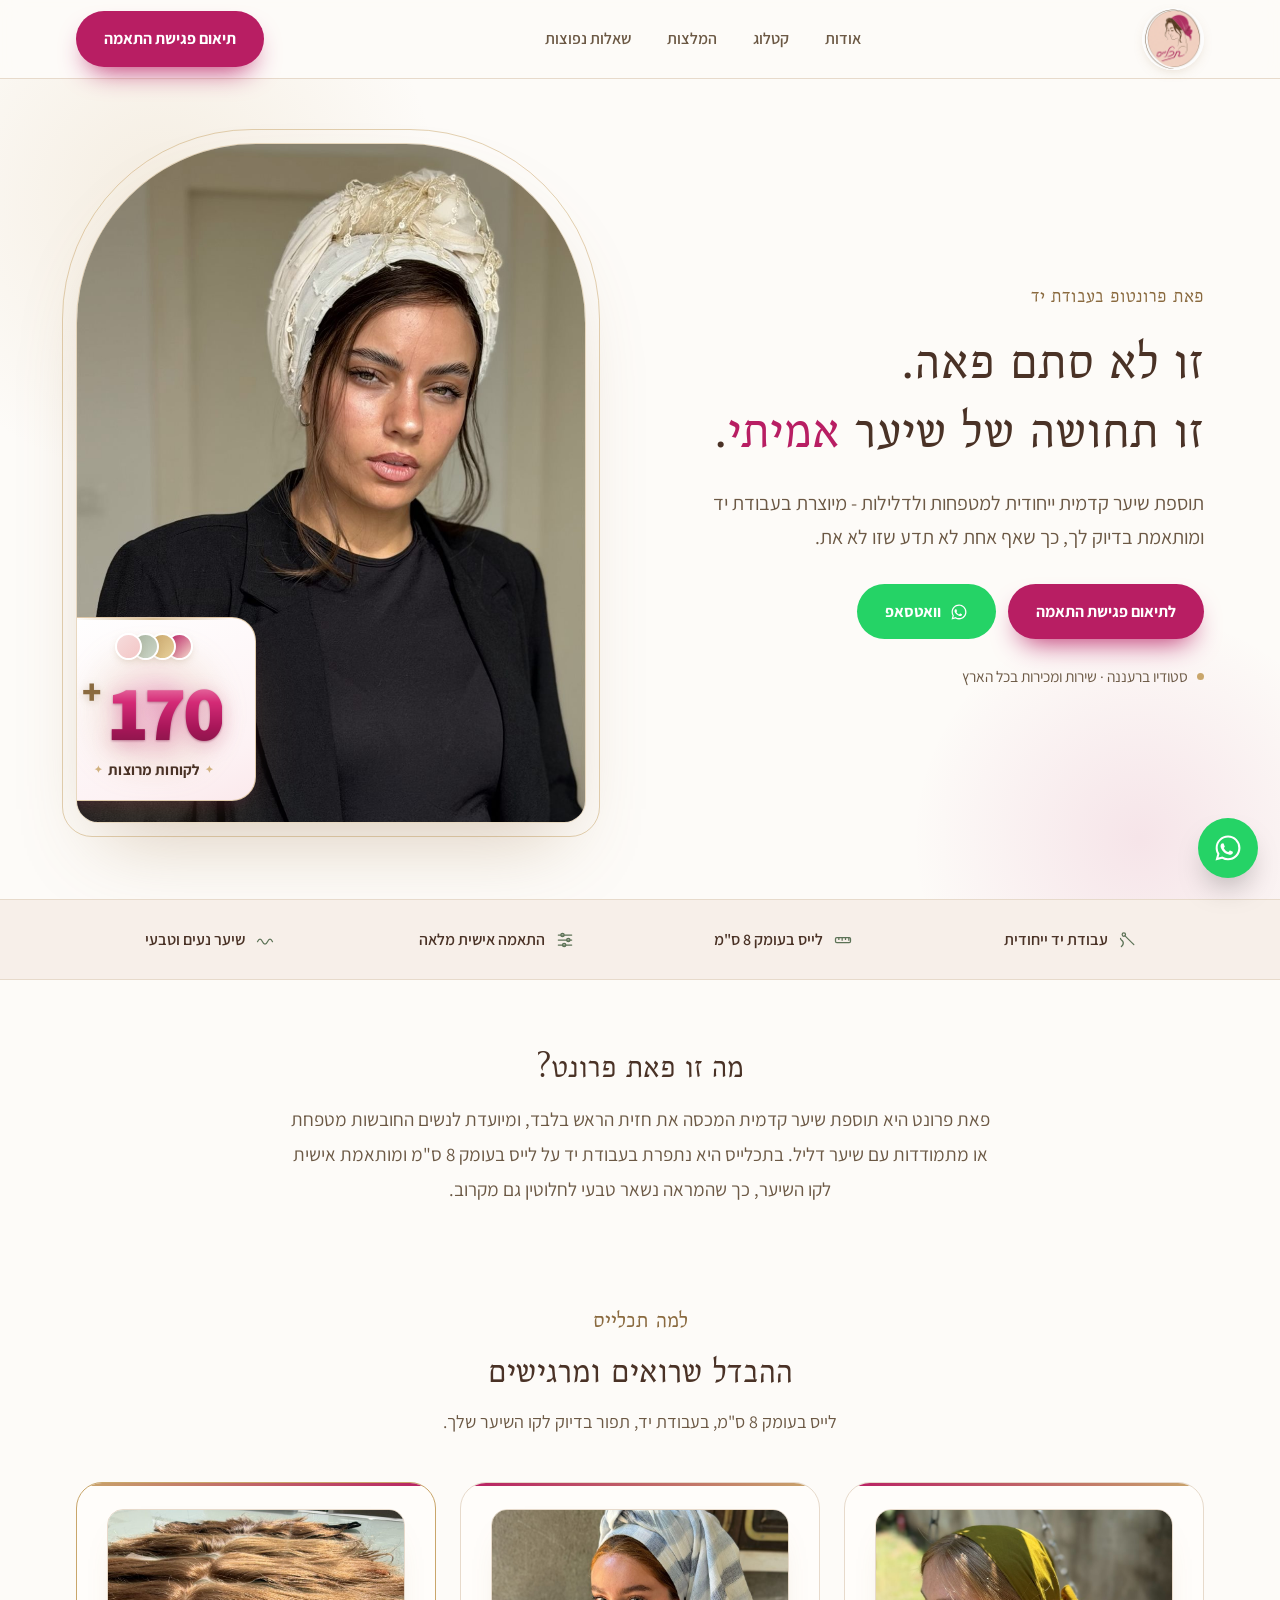
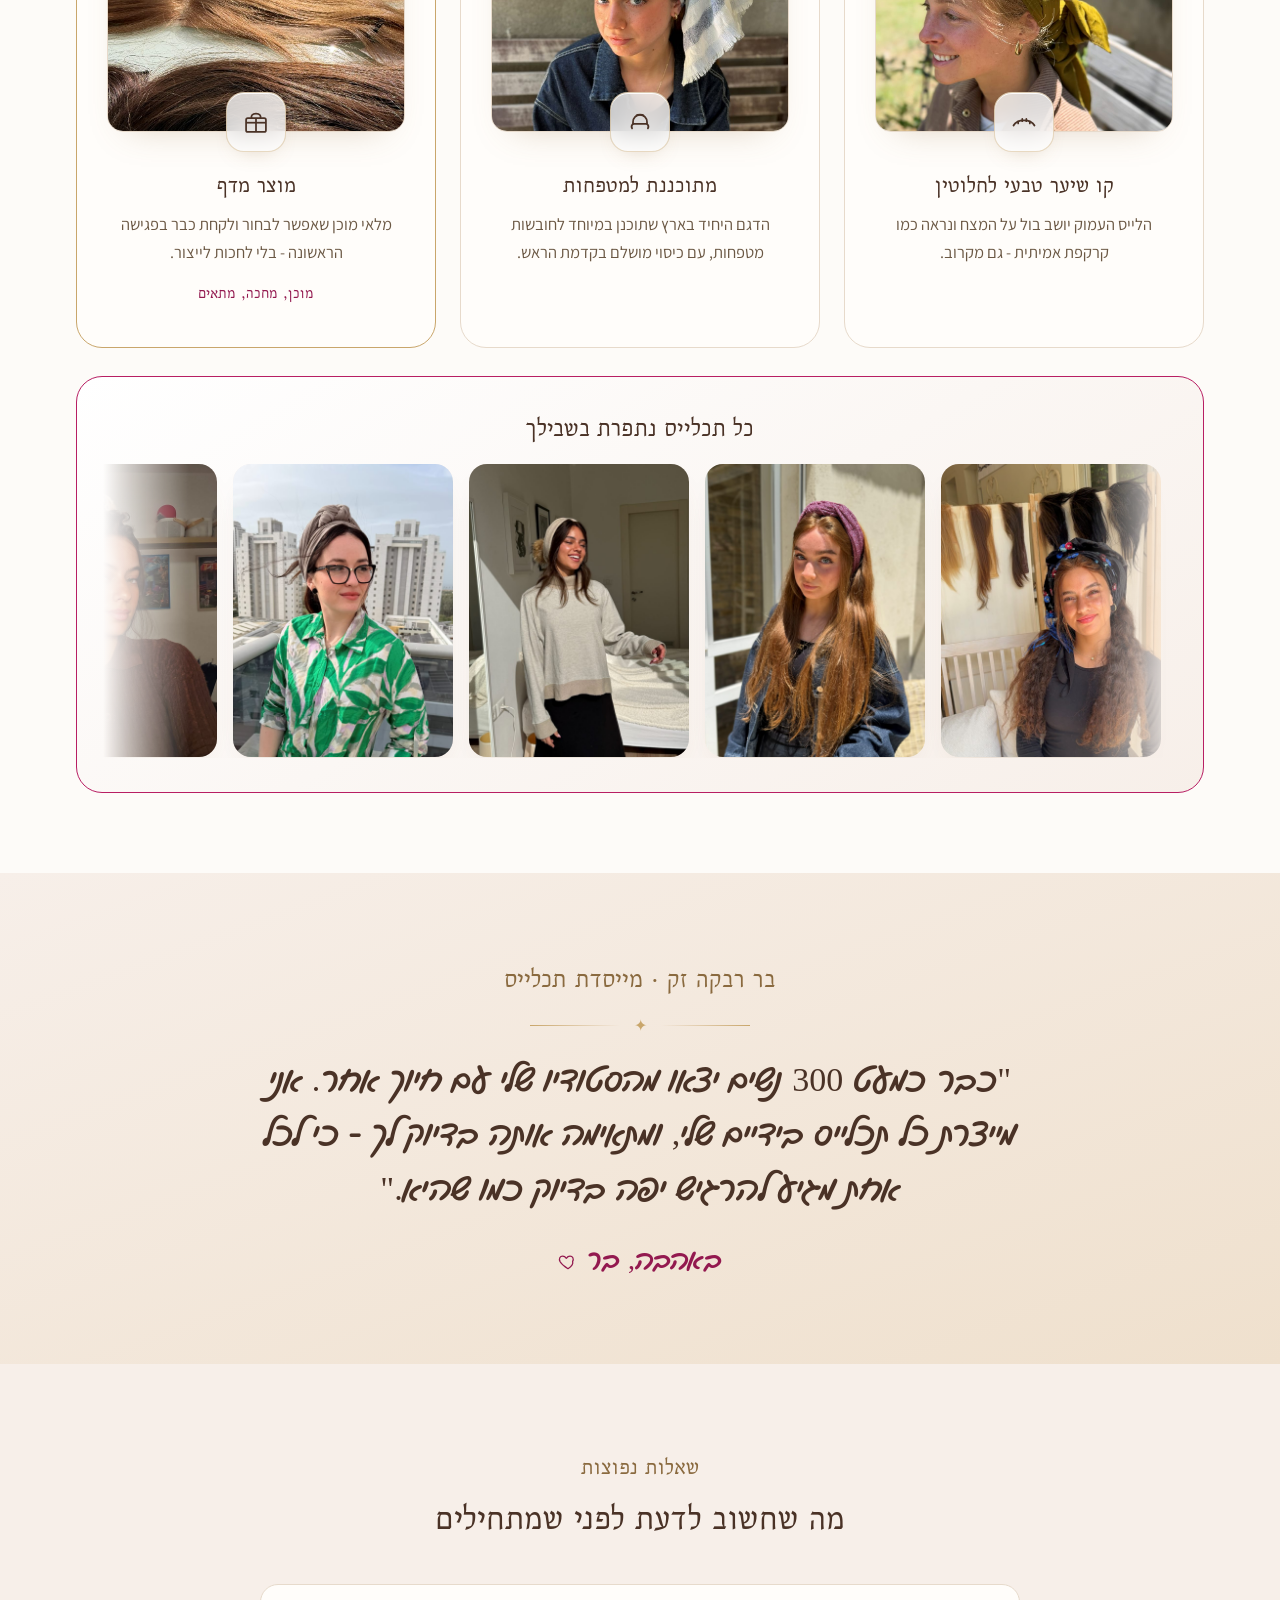
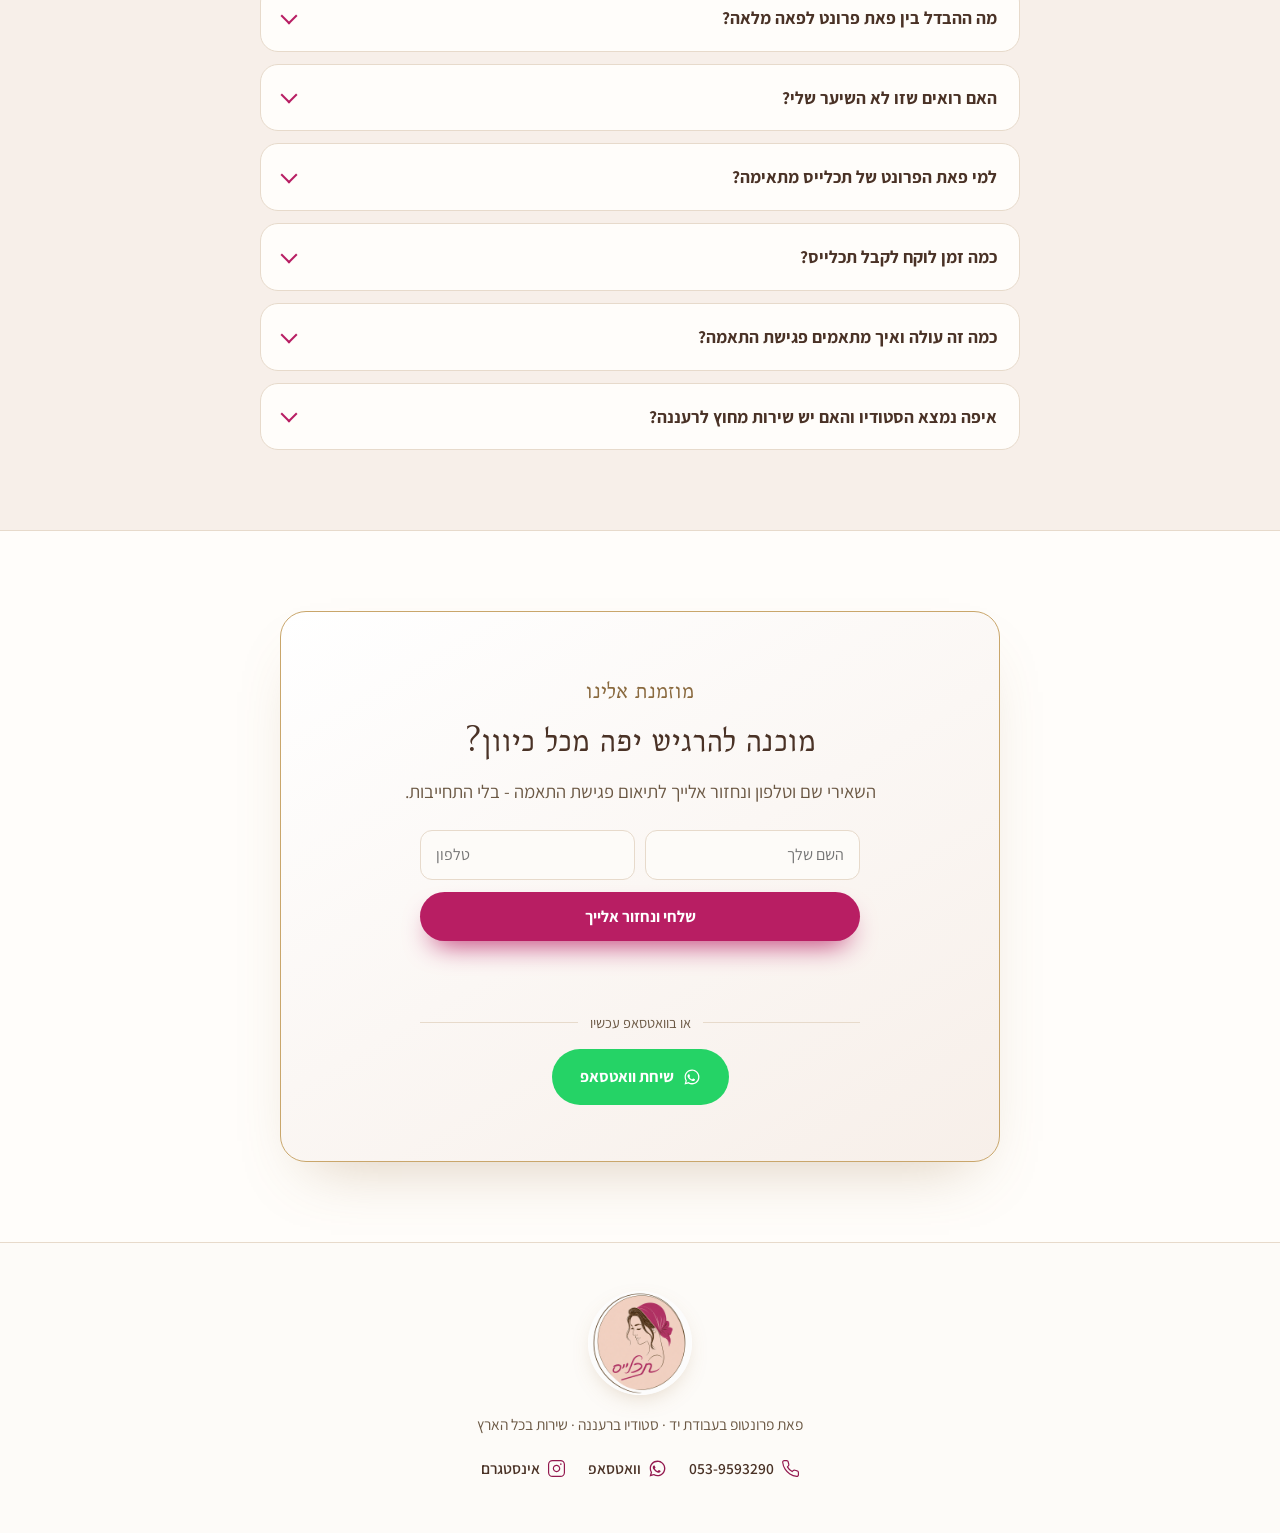
==== commit 16a263ab: "אחידות שם הישות: בר רבקה זק בכל האתר (חשוב לזיהוי הישות בגוגל ובמנועי AI) Co-Authored-By: Claude Opu" ====
--- a/index.html
+++ b/index.html
@@ -246,7 +246,7 @@
 
   <!-- ===== אודות (כתב יד נשאר כרגע) ===== -->
   <section id="about" class="about"><div class="wrap">
-    <div class="eyebrow">בר זק · מייסדת תכלייס</div>
+    <div class="eyebrow">בר רבקה זק · מייסדת תכלייס</div>
     <div class="divider"><span>✦</span></div>
     <!-- ציטוט זמני, ממתין לטקסט האודות הסופי מבר/סהר (סעיף 9 באפיון) -->
     <p class="quote">"כבר כמעט 300 נשים יצאו מהסטודיו שלי עם חיוך אחר. אני מייצרת כל תכלייס בידיים שלי, ומתאימה אותה בדיוק לך - כי לכל אחת מגיע להרגיש יפה בדיוק כמו שהיא."</p>
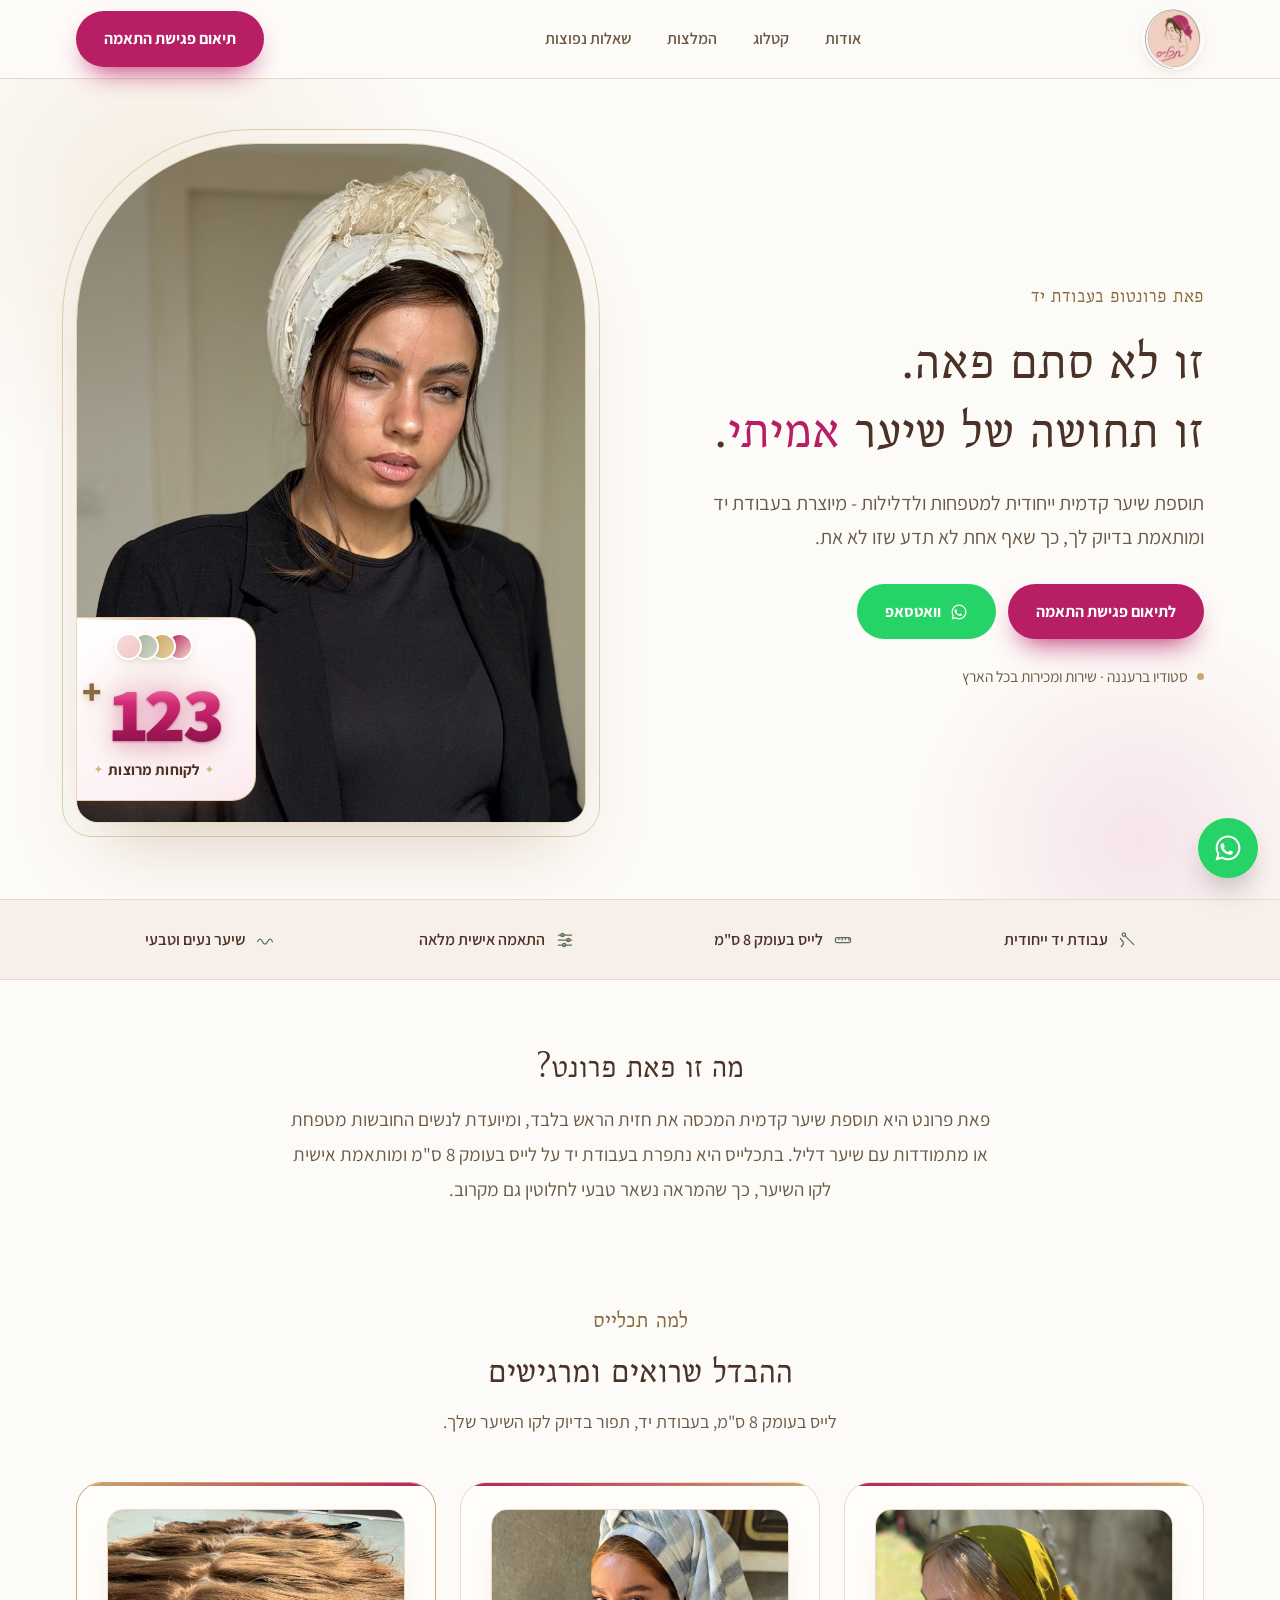
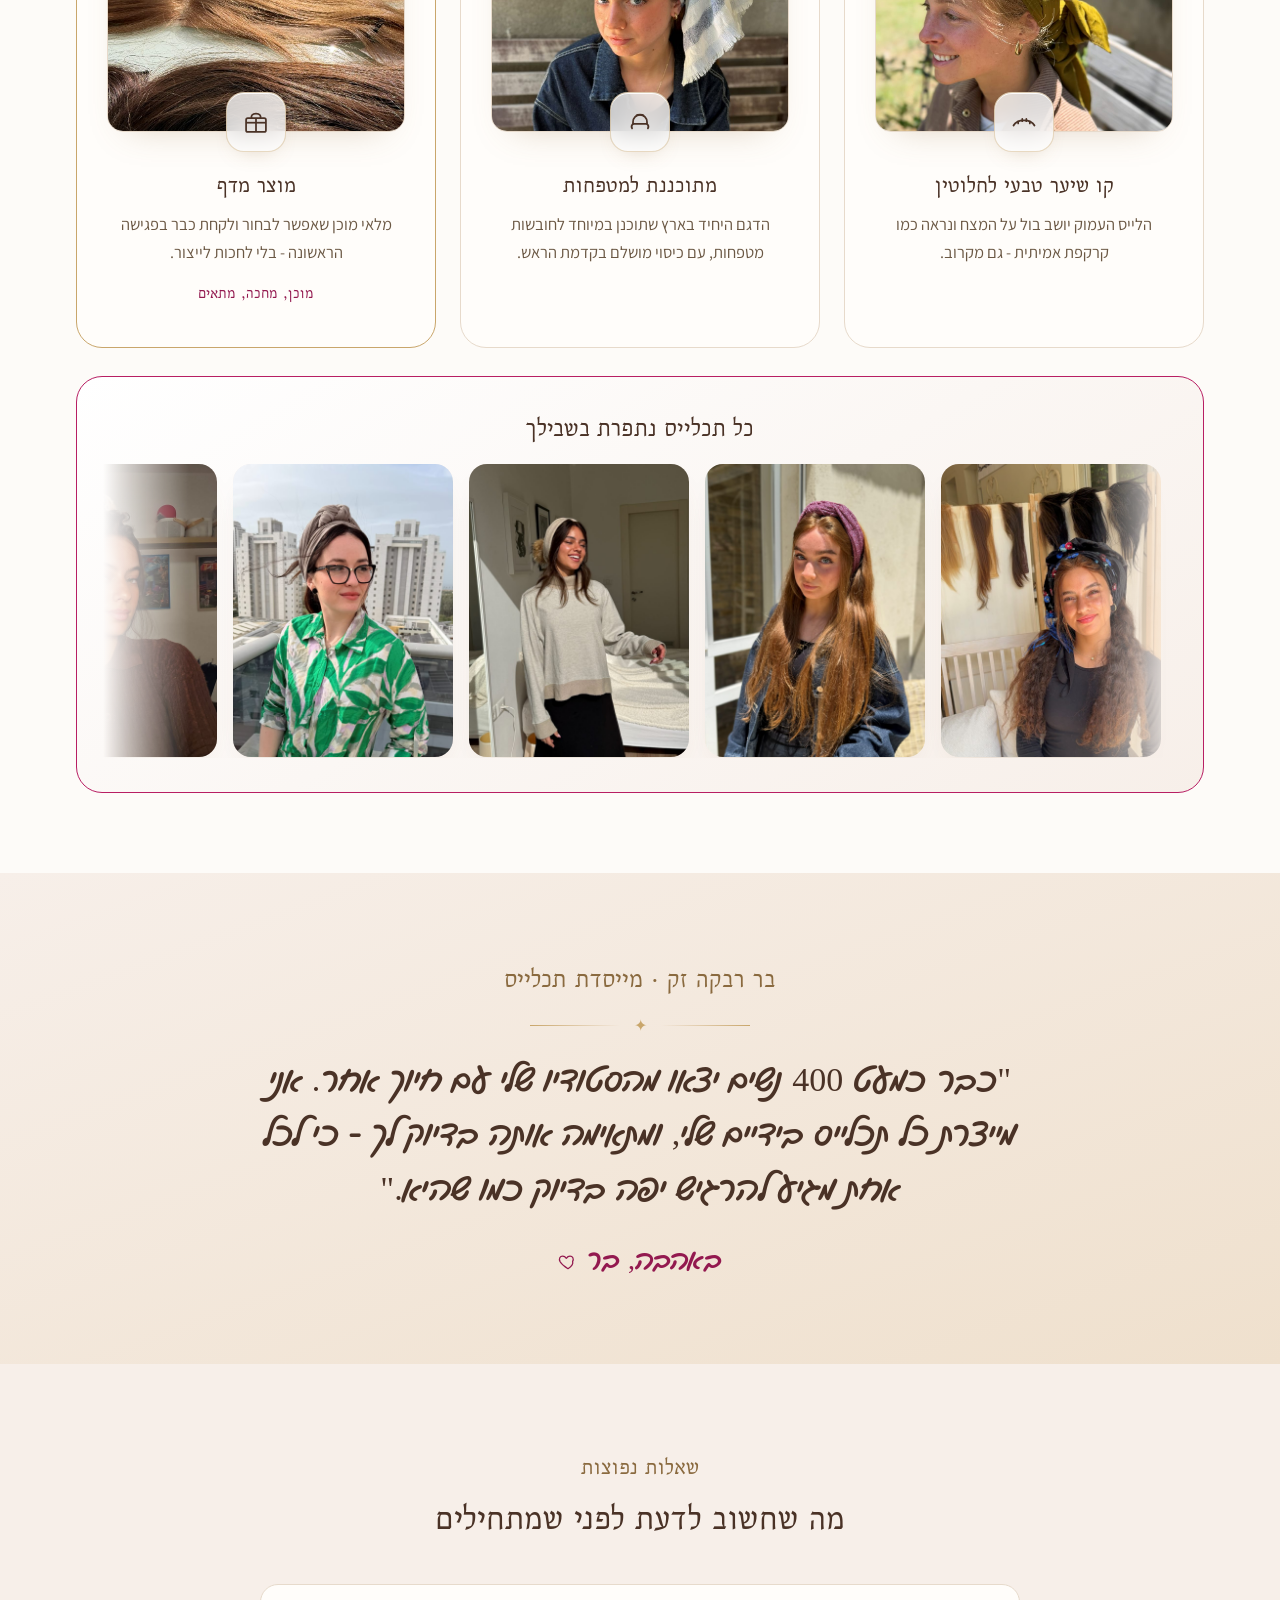
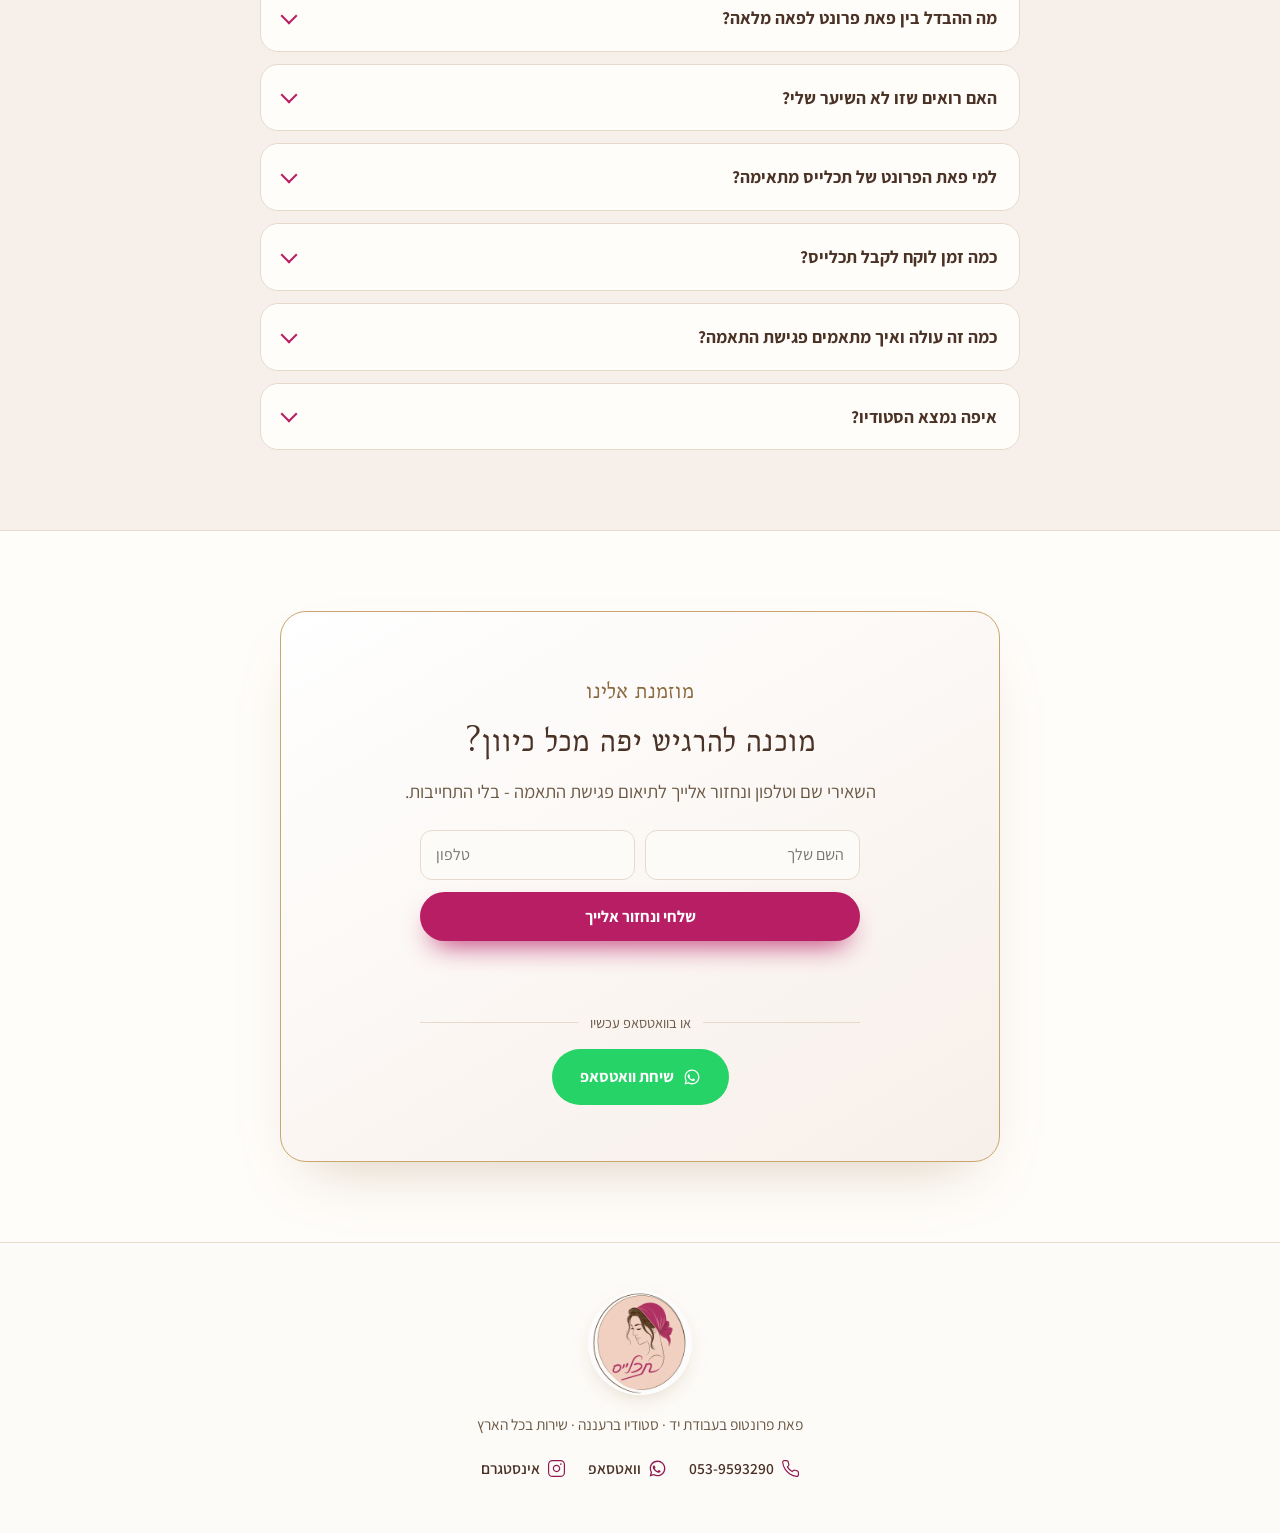
==== commit 524a5aed: "עדכוני תוכן: כמעט 400, זמן אספקה והתאמות, שאלת הסטודיו, בלי קוד דגם בהודעה, הערת דגמים נוספים בקטלוג" ====
--- a/index.html
+++ b/index.html
@@ -249,7 +249,7 @@
     <div class="eyebrow">בר רבקה זק · מייסדת תכלייס</div>
     <div class="divider"><span>✦</span></div>
     <!-- ציטוט זמני, ממתין לטקסט האודות הסופי מבר/סהר (סעיף 9 באפיון) -->
-    <p class="quote">"כבר כמעט 300 נשים יצאו מהסטודיו שלי עם חיוך אחר. אני מייצרת כל תכלייס בידיים שלי, ומתאימה אותה בדיוק לך - כי לכל אחת מגיע להרגיש יפה בדיוק כמו שהיא."</p>
+    <p class="quote">"כבר כמעט 400 נשים יצאו מהסטודיו שלי עם חיוך אחר. אני מייצרת כל תכלייס בידיים שלי, ומתאימה אותה בדיוק לך - כי לכל אחת מגיע להרגיש יפה בדיוק כמו שהיא."</p>
     <div class="sign">באהבה, בר <svg style="width:20px;height:20px;vertical-align:-3px"><use href="#icon-heart"></use></svg></div>
   </div></section>
 
@@ -277,15 +277,15 @@
       </details>
       <details class="faq-item">
         <summary>כמה זמן לוקח לקבל תכלייס?</summary>
-        <p>בסטודיו יש דגמי מדף מוכנים שאפשר לבחור ולקחת כבר בפגישת ההתאמה הראשונה. להזמנה אישית שנתפרת במיוחד עבורך נתאם יחד מועד בפגישה.</p>
+        <p>בסטודיו יש דגמי מדף מוכנים שאפשר לבחור ולקחת כבר בפגישת ההתאמה הראשונה. ניתן לבצע שינויים והתאמות בהתאם לצורך.</p>
       </details>
       <details class="faq-item">
         <summary>כמה זה עולה ואיך מתאמים פגישת התאמה?</summary>
         <p>המחיר משתנה לפי הדגם, האורך והגוון, ונמסר בפגישת ההתאמה שבה מתאימים בדיוק את מה שמתאים לך. הפגישה היא ללא התחייבות. לתיאום אפשר לפנות בוואטסאפ או בטלפון 053-9593290.</p>
       </details>
       <details class="faq-item">
-        <summary>איפה נמצא הסטודיו והאם יש שירות מחוץ לרעננה?</summary>
-        <p>הסטודיו נמצא ברעננה ופגישות ההתאמה מתקיימות בו. השירות והמכירות זמינים בכל הארץ, כך שאפשר לפנות גם מאזורים אחרים ונמצא יחד את הפתרון המתאים.</p>
+        <summary>איפה נמצא הסטודיו?</summary>
+        <p>הסטודיו נמצא ברעננה ופגישות ההתאמה מתקיימות בו.</p>
       </details>
     </div>
   </div></section>
@@ -313,7 +313,7 @@
       {
         "@type": "Question",
         "name": "כמה זמן לוקח לקבל תכלייס?",
-        "acceptedAnswer": { "@type": "Answer", "text": "בסטודיו יש דגמי מדף מוכנים שאפשר לבחור ולקחת כבר בפגישת ההתאמה הראשונה. להזמנה אישית שנתפרת במיוחד עבורך נתאם יחד מועד בפגישה." }
+        "acceptedAnswer": { "@type": "Answer", "text": "בסטודיו יש דגמי מדף מוכנים שאפשר לבחור ולקחת כבר בפגישת ההתאמה הראשונה. ניתן לבצע שינויים והתאמות בהתאם לצורך." }
       },
       {
         "@type": "Question",
@@ -322,8 +322,8 @@
       },
       {
         "@type": "Question",
-        "name": "איפה נמצא הסטודיו והאם יש שירות מחוץ לרעננה?",
-        "acceptedAnswer": { "@type": "Answer", "text": "הסטודיו נמצא ברעננה ופגישות ההתאמה מתקיימות בו. השירות והמכירות זמינים בכל הארץ, כך שאפשר לפנות גם מאזורים אחרים ונמצא יחד את הפתרון המתאים." }
+        "name": "איפה נמצא הסטודיו?",
+        "acceptedAnswer": { "@type": "Answer", "text": "הסטודיו נמצא ברעננה ופגישות ההתאמה מתקיימות בו." }
       }
     ]
   }
--- a/css/style.css
+++ b/css/style.css
@@ -650,12 +650,12 @@
 
 .cat-toolbar-foot{ display:flex; align-items:center; justify-content:space-between; gap:14px; padding-top:4px; border-top:1px dashed var(--line); }
 #cat-count{ font-weight:700; color:var(--ink); font-size:16px; }
-#cat-reset{
+#cat-reset, .cat-reset{
   background:transparent; border:none; color:var(--magenta-deep); font-weight:700;
   cursor:pointer; font-size:15px; font-family:"Assistant",sans-serif; text-decoration:underline;
   text-underline-offset:3px; padding:4px;
 }
-#cat-reset:hover{ color:var(--magenta); }
+#cat-reset:hover, .cat-reset:hover{ color:var(--magenta); }
 
 /* --- רשת דגמים --- */
 .cat-section{ padding:44px 0 80px; }
@@ -852,6 +852,7 @@
 .band .eyebrow{ font-size:26px; margin-bottom:6px; }
 .band h2{ font-size:clamp(26px,3.6vw,38px); margin-bottom:14px; }
 .band p{ color:var(--muted); margin-bottom:22px; font-size:18.5px; }
+.band .band-note{ font-family:"HandHeb",cursive; font-size:21px; line-height:1.4; color:var(--magenta-deep); margin:18px 0 0; }
 
 /* טופס ליד בעמוד הבית (בתוך .band) - נשלח ל-CRM דרך js/leads.js */
 .lead-form{ max-width:440px; margin:0 auto; display:flex; flex-direction:column; gap:12px; }
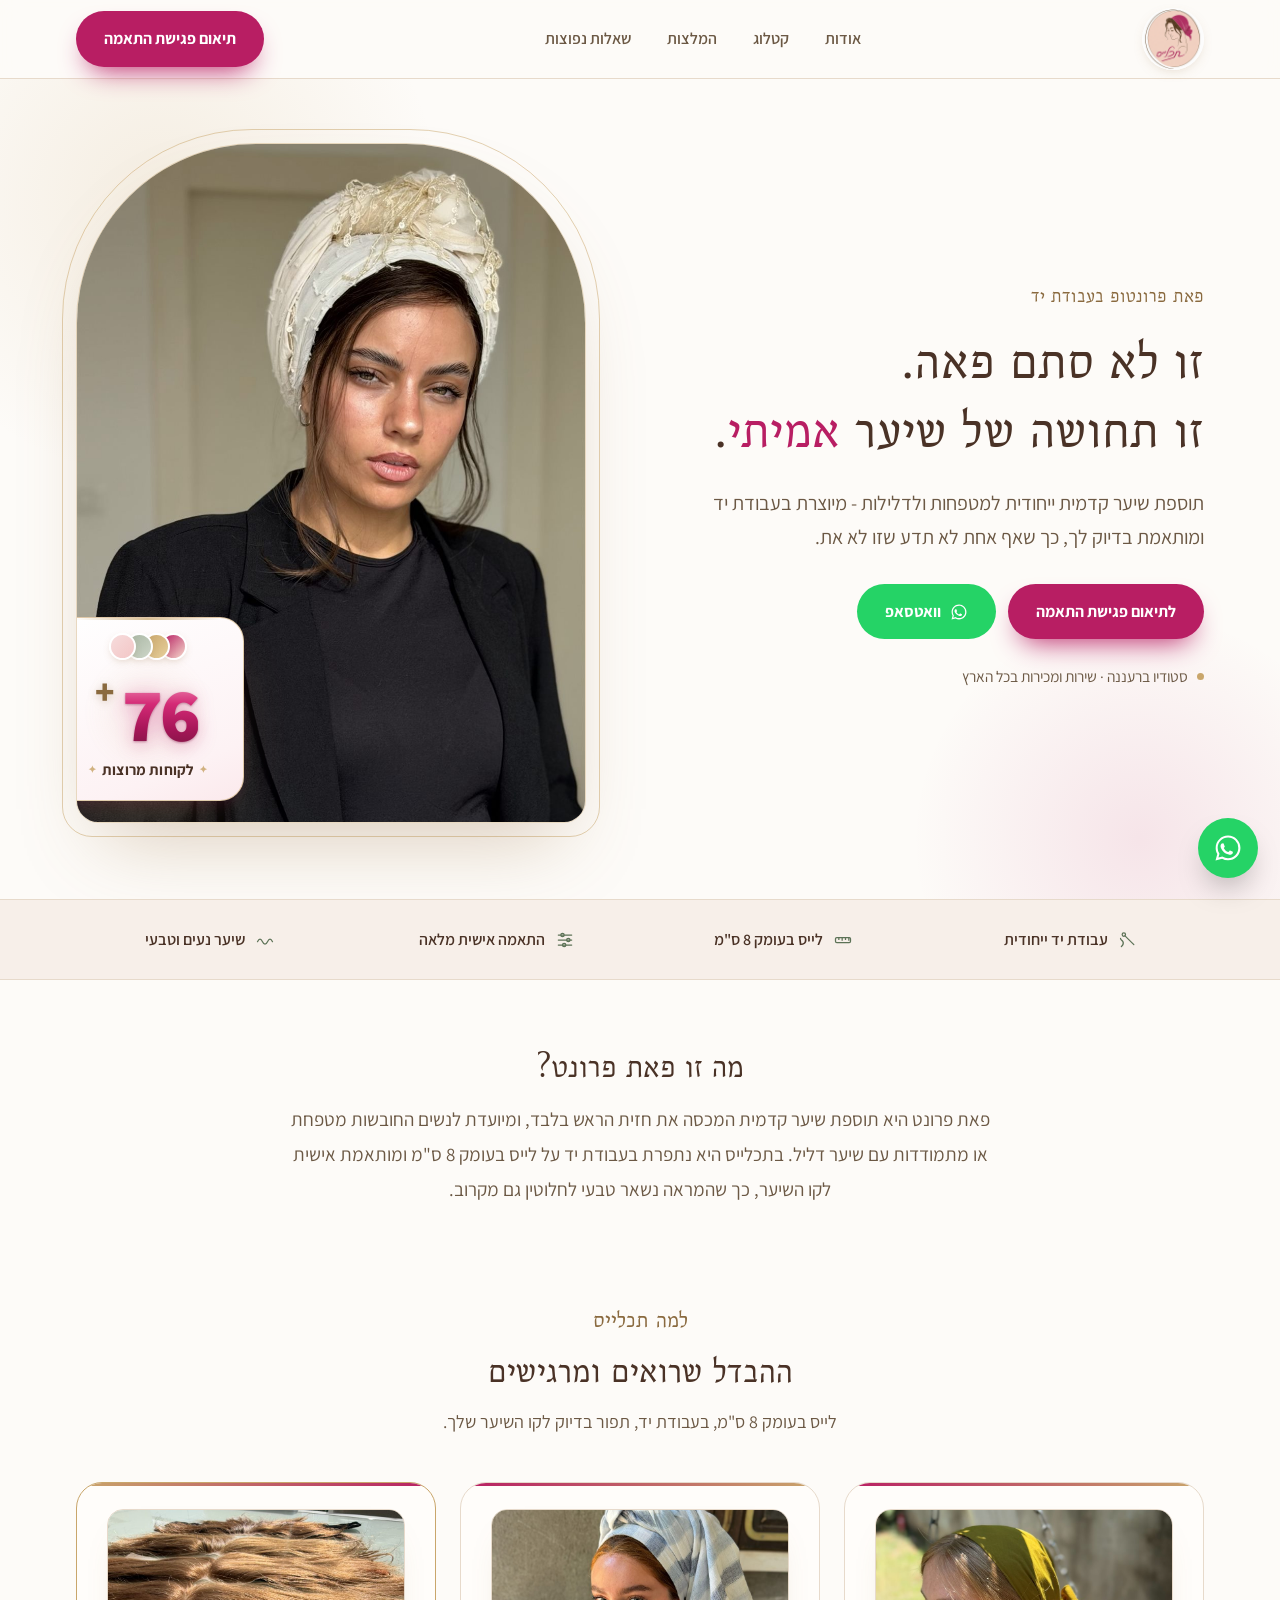
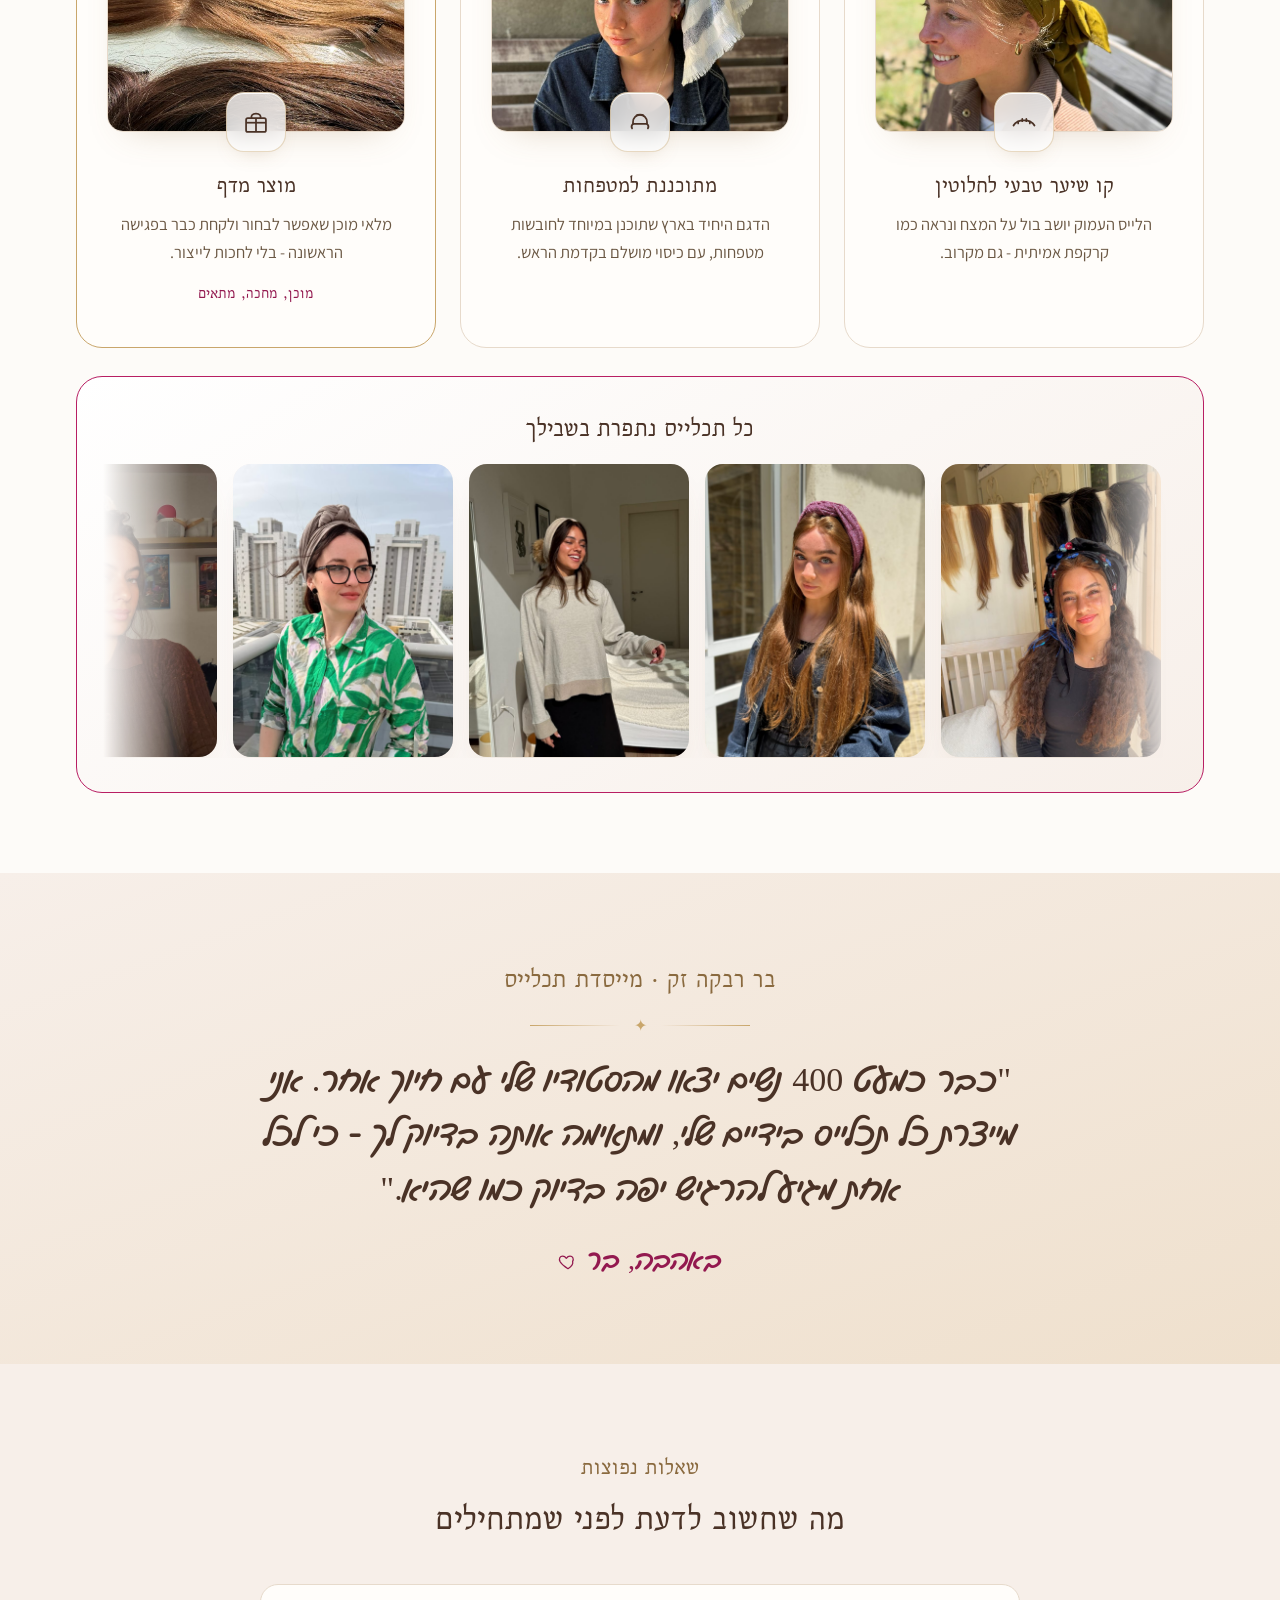
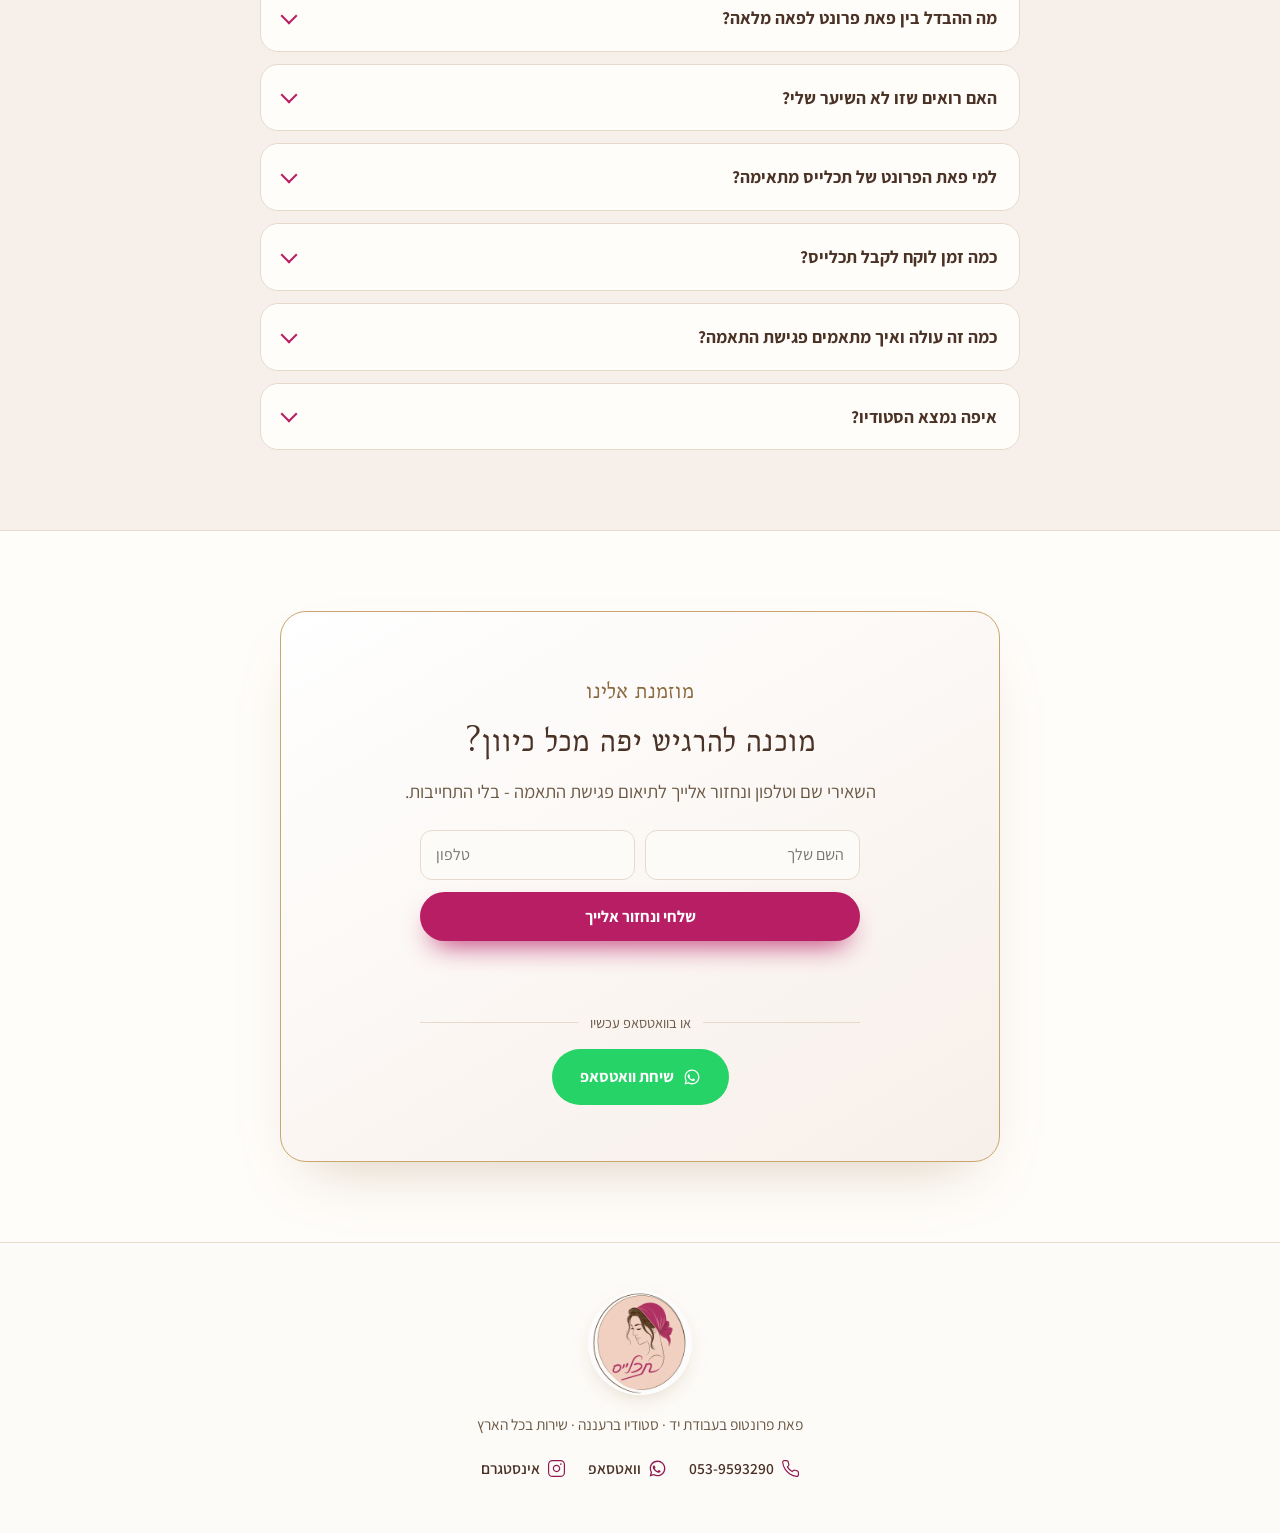
==== commit 17c42b51: "פתיחה קולנועית: סרטון 360° של 4.8 שניות בעמוד הבית, פעם אחת לביקור 7 טייקים של בר מחוברים לסיבוב אחד" ====
--- a/index.html
+++ b/index.html
@@ -28,6 +28,25 @@
 <link rel="preconnect" href="https://fonts.googleapis.com">
 <link rel="preconnect" href="https://fonts.gstatic.com" crossorigin>
 <link href="https://fonts.googleapis.com/css2?family=Bellefair&family=Assistant:wght@300;400;500;600;700&display=swap" rel="stylesheet">
+
+<!-- פתיחה קולנועית: פעם אחת לביקור, ורק כשמתאים (בלי "צמצום תנועה", בלי חיסכון נתונים/2G, בלי קישור עמוק).
+     ?intro=1 מכריח הצגה לצורך בדיקה, ?intro=0 מדלג. הלוגיקה המלאה ב-js/intro.js -->
+<script>
+(function(){try{
+  var d=document.documentElement,q=location.search,show=true;
+  if(!/[?&]intro=1/.test(q)){
+    if(/[?&]intro=0/.test(q)||location.hash.length>1)show=false;
+    if(window.matchMedia&&matchMedia('(prefers-reduced-motion: reduce)').matches)show=false;
+    var c=navigator.connection;if(c&&(c.saveData||/2g$/.test(c.effectiveType||'')))show=false;
+    if(sessionStorage.getItem('tc_intro_seen'))show=false;
+  }
+  if(show){
+    d.classList.add('intro-on');
+    var l=document.createElement('link');l.rel='preload';l.as='image';l.href='assets/intro/intro-poster.jpg';
+    document.head.appendChild(l);
+  }
+}catch(e){}})();
+</script>
 
 <link rel="stylesheet" href="css/fonts.css">
 <link rel="stylesheet" href="css/style.css">
@@ -76,6 +95,16 @@
 </head>
 <body>
 
+<!-- ===== פתיחה קולנועית (מוצגת רק כש-html.intro-on; ראו js/intro.js) ===== -->
+<div class="intro" id="intro">
+  <video class="intro-bg" muted playsinline preload="auto" tabindex="-1" aria-hidden="true" disablepictureinpicture></video>
+  <video class="intro-fg" muted playsinline preload="auto" tabindex="-1" aria-hidden="true" disablepictureinpicture></video>
+  <img class="intro-logo" src="assets/logo.png" alt="" width="132" height="132">
+  <div class="intro-bar" aria-hidden="true"><i></i></div>
+  <button class="intro-skip" type="button" aria-label="דלגי על הפתיחה">דלגי</button>
+</div>
+<script src="js/intro.js"></script>
+
 <a href="#main" class="skip-link">דלגי לתוכן הראשי</a>
 
 <!-- ===== מאגר אייקונים (SVG symbol) - משפחה אחת, קו 1.5 ===== -->
--- a/css/style.css
+++ b/css/style.css
@@ -893,3 +893,44 @@
   .about-intro .about-name{ font-size:38px; letter-spacing:-.5px; }
   .about-intro .about-lead{ font-size:22px; line-height:1.55; }
 }
+
+/* ===== פתיחה קולנועית (index.html בלבד) =====
+   html.intro-on = השכבה מוצגת + גלילה נעולה + אנימציות העמוד מושהות עד הסיום.
+   html.intro-leaving = ה-fade החוצה (השכבה עדיין על המסך, העמוד כבר חי מתחתיה). */
+.intro{ display:none; }
+html.intro-on, html.intro-leaving{ scroll-behavior:auto; }
+html.intro-on{ overflow:hidden; }
+html.intro-on .intro, html.intro-leaving .intro{
+  display:block; position:fixed; inset:0; z-index:9999; background:var(--bg); overflow:hidden;
+  transition:opacity .7s var(--ease), visibility 0s linear .7s;
+}
+html.intro-leaving .intro{ opacity:0; visibility:hidden; pointer-events:none; }
+html.intro-on .nav *, html.intro-on .hero *, html.intro-on .hero *::before, html.intro-on .hero *::after{ animation-play-state:paused !important; }
+
+/* מחשב/טאבלט: דיוקן אנכי במרכז + טשטוש רך של אותו וידאו ברקע. נייד: וידאו על כל המסך */
+.intro-bg{ position:absolute; inset:0; width:100%; height:100%; object-fit:cover; transform:scale(1.25); filter:blur(40px) saturate(1.05); opacity:.78; }
+.intro-fg{ position:absolute; top:0; bottom:0; left:50%; height:100%; aspect-ratio:9/16; transform:translateX(-50%); object-fit:cover; background:var(--blush); box-shadow:0 0 90px rgba(74,50,38,.28); }
+@media (max-aspect-ratio: 9/16){
+  .intro-bg{ display:none; }
+  .intro-fg{ left:0; width:100%; height:100%; aspect-ratio:auto; transform:none; box-shadow:none; }
+}
+
+.intro-logo{
+  position:absolute; left:50%; bottom:max(5vh, env(safe-area-inset-bottom)); width:clamp(84px,14vh,132px); height:auto;
+  transform:translate(-50%,14px) scale(.92); opacity:0; pointer-events:none; border-radius:50%; background:#fff; object-fit:cover;
+  transition:opacity .6s var(--ease), transform .6s var(--ease); filter:drop-shadow(0 6px 18px rgba(74,50,38,.28));
+}
+.intro.is-logo .intro-logo{ opacity:1; transform:translate(-50%,0) scale(1); }
+
+.intro-bar{ position:absolute; left:0; right:0; bottom:0; height:3px; background:rgba(255,255,255,.35); }
+.intro-bar i{ display:block; height:100%; width:100%; background:var(--magenta); transform:scaleX(0); transform-origin:right center; }
+.intro.is-running .intro-bar i{ animation:introBar linear forwards; }
+@keyframes introBar{ to{ transform:scaleX(1); } }
+
+.intro-skip{
+  position:absolute; top:max(14px, env(safe-area-inset-top)); left:14px; z-index:2; border:0; cursor:pointer;
+  min-height:44px; padding:0 18px; border-radius:999px; background:rgba(255,253,250,.8); color:var(--ink);
+  font:600 14px/1 "Assistant",sans-serif; backdrop-filter:blur(6px); -webkit-backdrop-filter:blur(6px);
+}
+.intro-skip:focus-visible{ outline:2px solid var(--magenta); outline-offset:2px; }
+@media (prefers-reduced-motion: reduce){ .intro{ display:none !important; } }
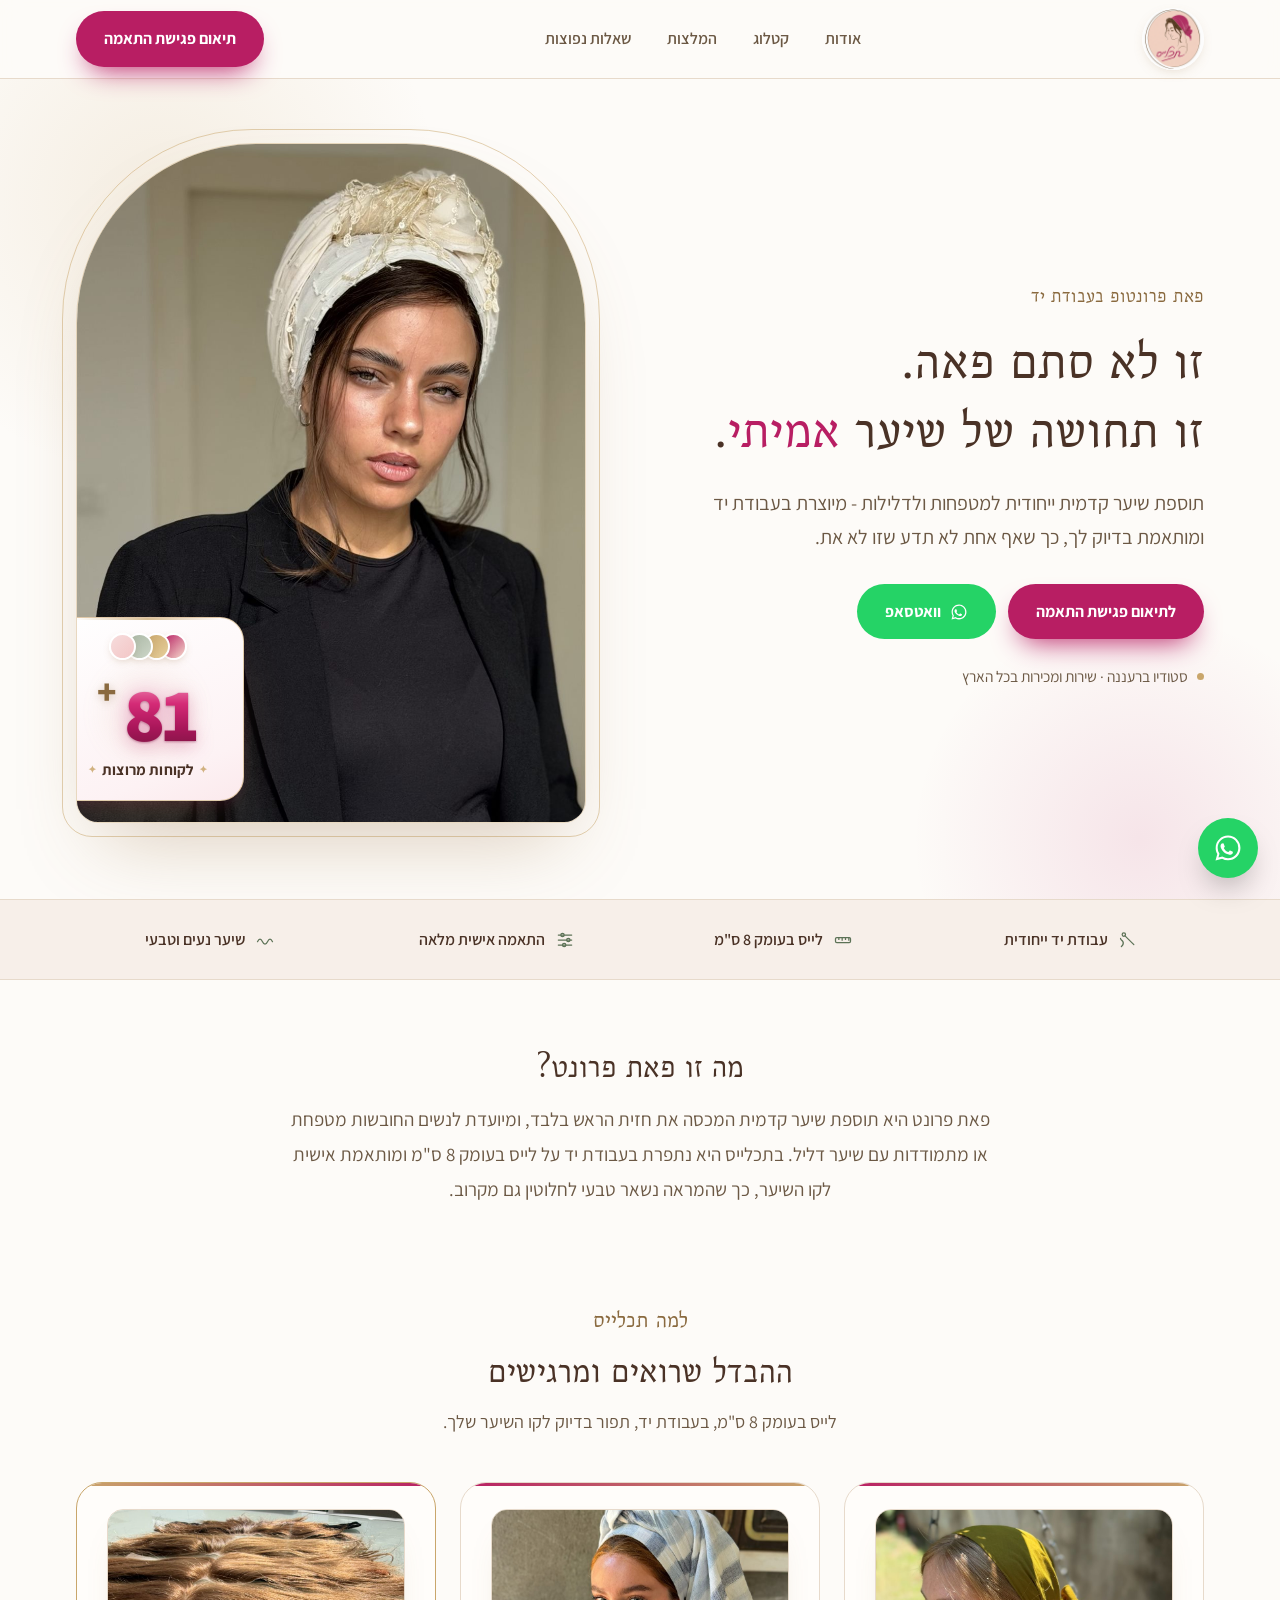
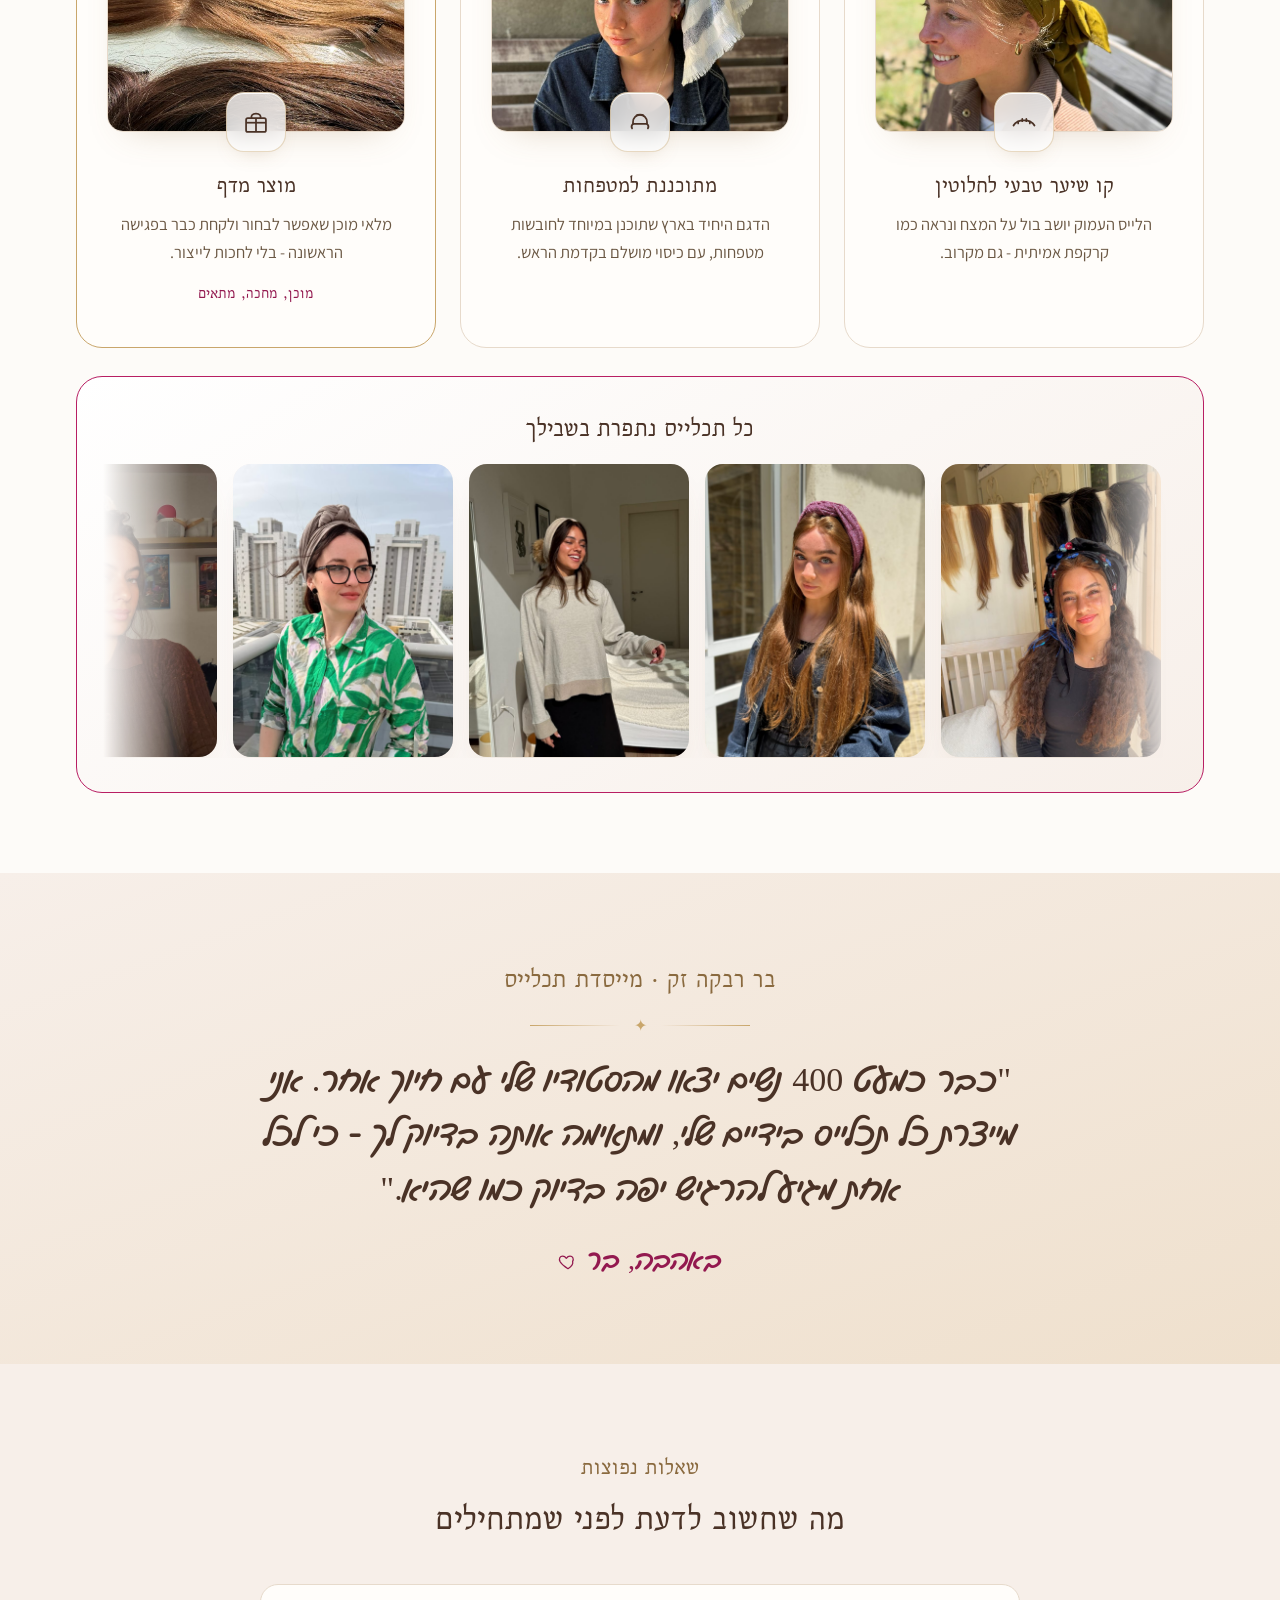
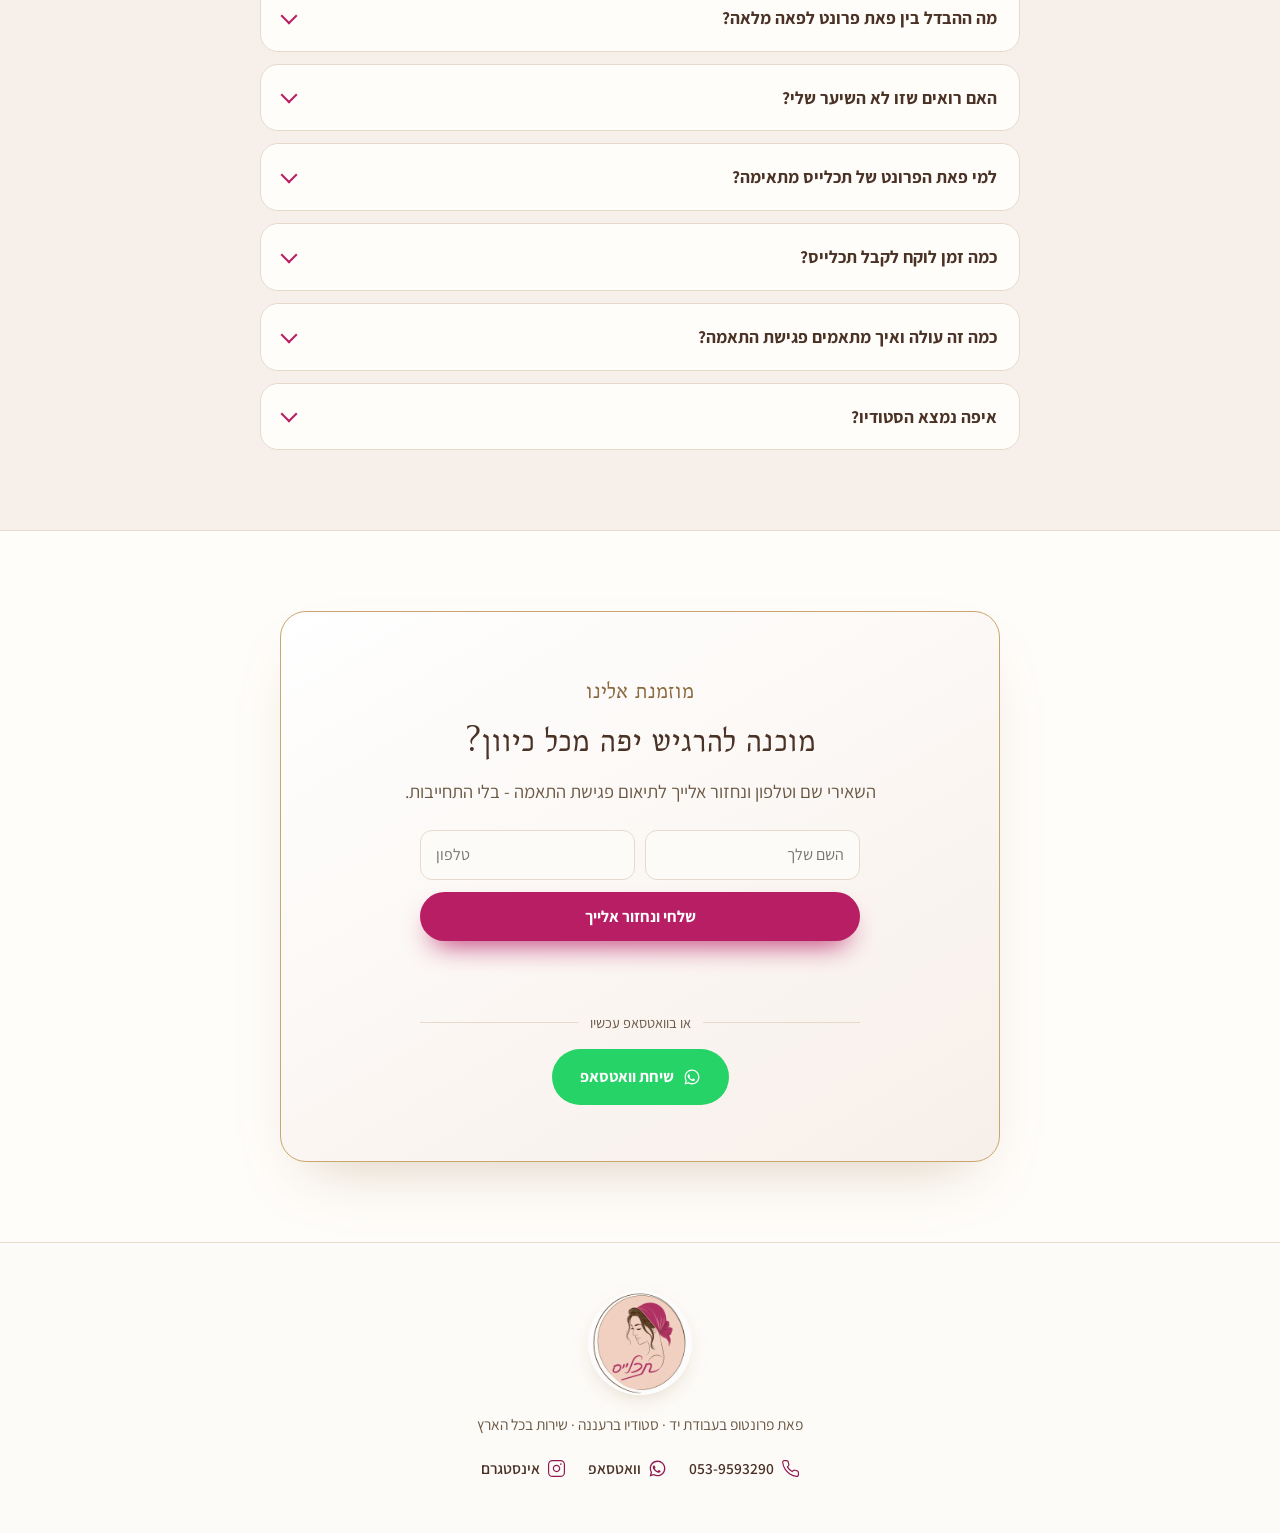
==== commit 99af1d93: "פתיחה קולנועית v2: טייק אחד רציף בלי חיתוכים, זום חלק לקו השיער הגרסה הקודמת (חיתוכים בין 7 טייקים) " ====
--- a/index.html
+++ b/index.html
@@ -99,7 +99,6 @@
 <div class="intro" id="intro">
   <video class="intro-bg" muted playsinline preload="auto" tabindex="-1" aria-hidden="true" disablepictureinpicture></video>
   <video class="intro-fg" muted playsinline preload="auto" tabindex="-1" aria-hidden="true" disablepictureinpicture></video>
-  <img class="intro-logo" src="assets/logo.png" alt="" width="132" height="132">
   <div class="intro-bar" aria-hidden="true"><i></i></div>
   <button class="intro-skip" type="button" aria-label="דלגי על הפתיחה">דלגי</button>
 </div>
--- a/css/style.css
+++ b/css/style.css
@@ -908,20 +908,14 @@
 html.intro-on .nav *, html.intro-on .hero *, html.intro-on .hero *::before, html.intro-on .hero *::after{ animation-play-state:paused !important; }
 
 /* מחשב/טאבלט: דיוקן אנכי במרכז + טשטוש רך של אותו וידאו ברקע. נייד: וידאו על כל המסך */
-.intro-bg{ position:absolute; inset:0; width:100%; height:100%; object-fit:cover; transform:scale(1.25); filter:blur(40px) saturate(1.05); opacity:.78; }
+/* הרקע הוא סרטון זעיר שאפוי מראש (assets/intro/intro-bg.mp4) והדפדפן רק מותח אותו. פילטר blur חי על וידאו מלא-מסך הפיל ~80% מהפריימים */
+.intro-bg{ position:absolute; inset:0; width:100%; height:100%; object-fit:cover; opacity:.85; }
 .intro-fg{ position:absolute; top:0; bottom:0; left:50%; height:100%; aspect-ratio:9/16; transform:translateX(-50%); object-fit:cover; background:var(--blush); box-shadow:0 0 90px rgba(74,50,38,.28); }
 @media (max-aspect-ratio: 9/16){
   .intro-bg{ display:none; }
   .intro-fg{ left:0; width:100%; height:100%; aspect-ratio:auto; transform:none; box-shadow:none; }
 }
 
-.intro-logo{
-  position:absolute; left:50%; bottom:max(5vh, env(safe-area-inset-bottom)); width:clamp(84px,14vh,132px); height:auto;
-  transform:translate(-50%,14px) scale(.92); opacity:0; pointer-events:none; border-radius:50%; background:#fff; object-fit:cover;
-  transition:opacity .6s var(--ease), transform .6s var(--ease); filter:drop-shadow(0 6px 18px rgba(74,50,38,.28));
-}
-.intro.is-logo .intro-logo{ opacity:1; transform:translate(-50%,0) scale(1); }
-
 .intro-bar{ position:absolute; left:0; right:0; bottom:0; height:3px; background:rgba(255,255,255,.35); }
 .intro-bar i{ display:block; height:100%; width:100%; background:var(--magenta); transform:scaleX(0); transform-origin:right center; }
 .intro.is-running .intro-bar i{ animation:introBar linear forwards; }
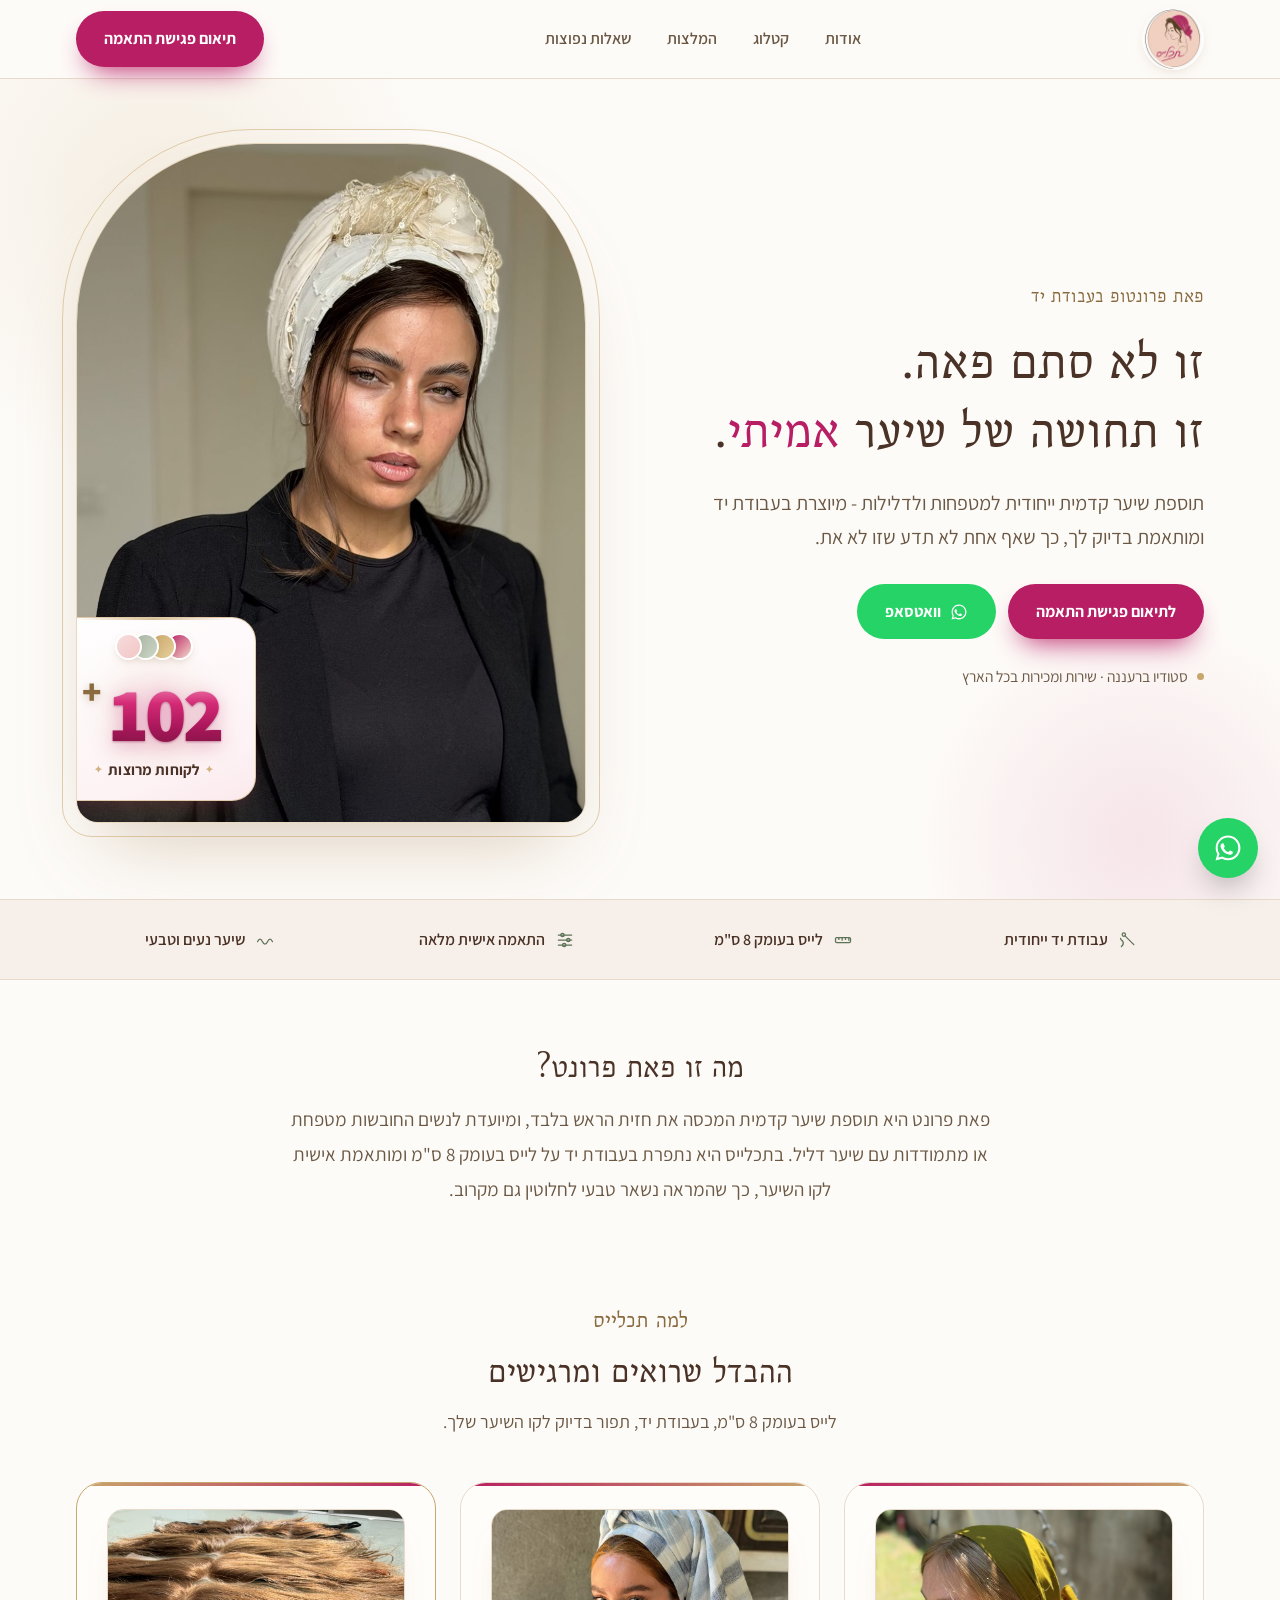
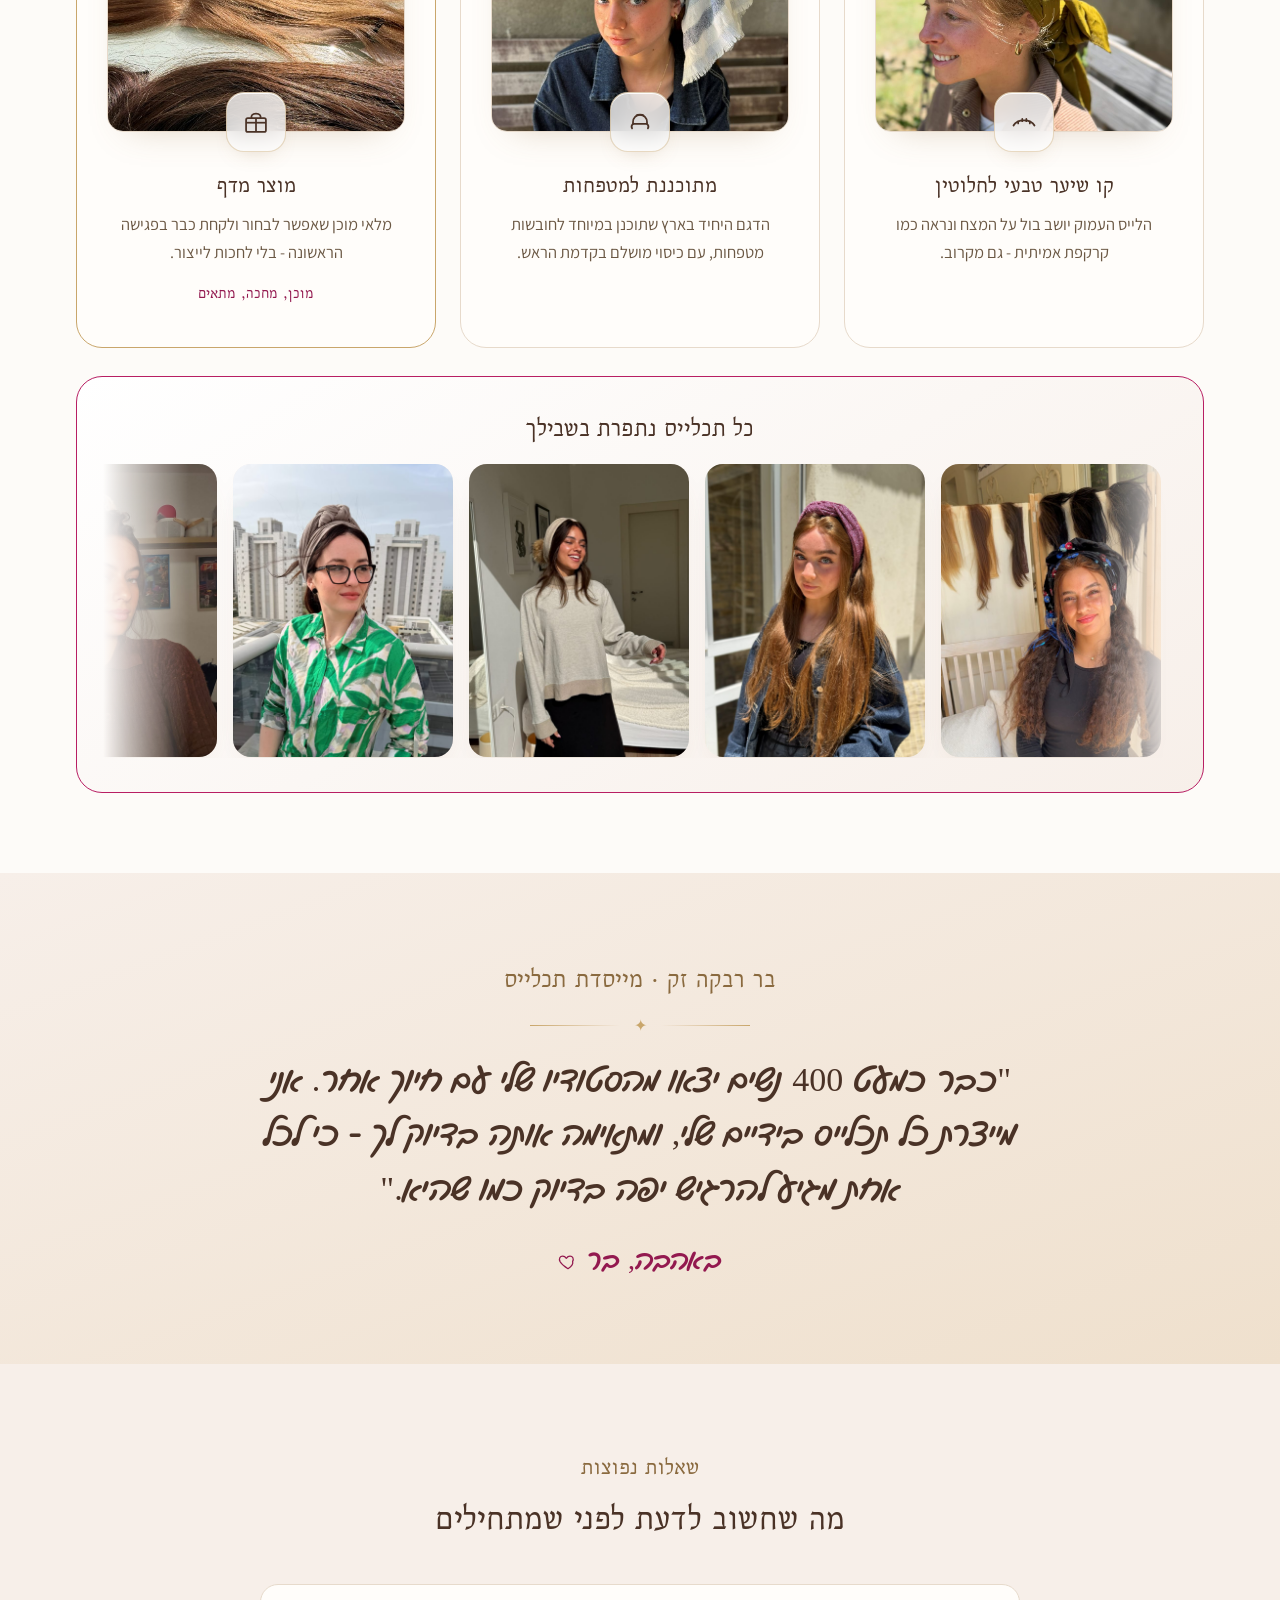
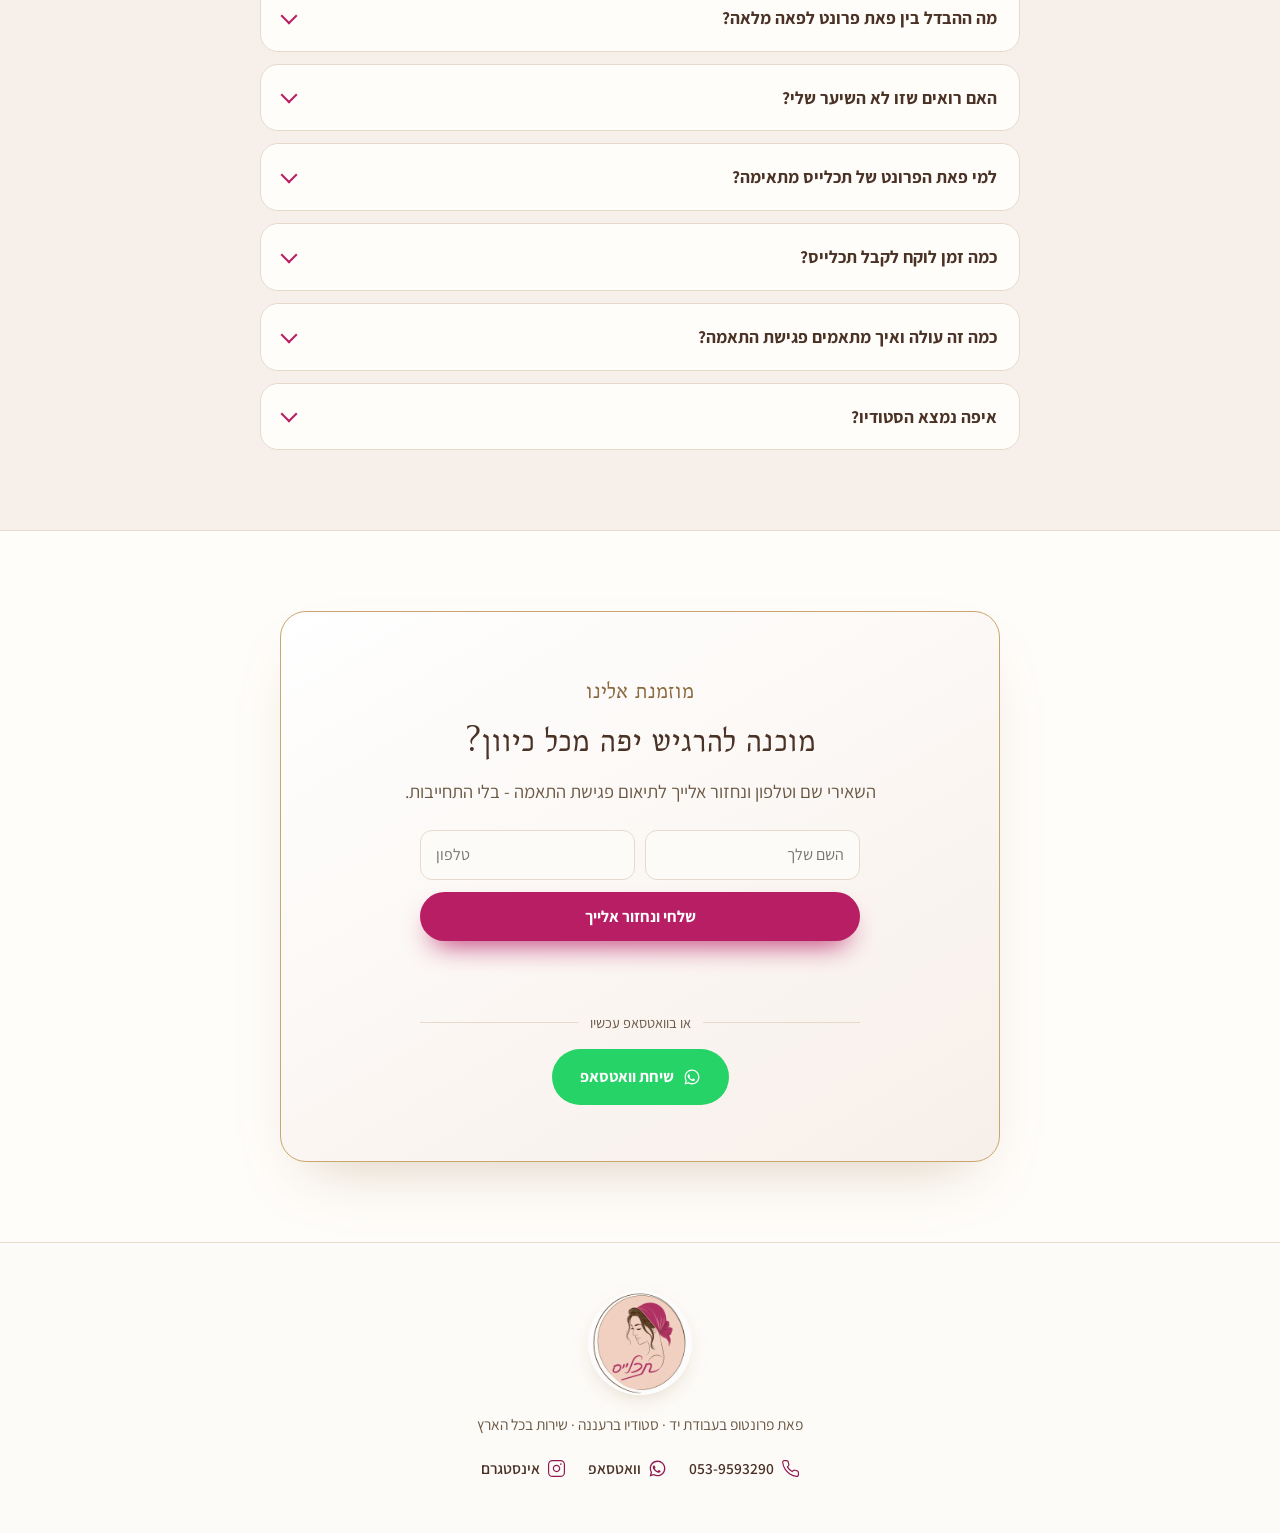
==== commit ba20cd3c: "חיבור לדומיין tachlace.net: CNAME, canonical/og/JSON-LD/sitemap/robots מוכן בענף נפרד: לא למזג ל-mai" ====
--- a/index.html
+++ b/index.html
@@ -7,23 +7,22 @@
 <meta name="description" content="פאת פרונט בעבודת יד לחובשות מטפחות ולנשים עם שיער דליל. לייס בעומק 8 ס״מ, קו שיער טבעי והתאמה אישית מלאה. סטודיו תכלייס ברעננה, שירות בכל הארץ.">
 <meta name="theme-color" content="#B81E63">
 <link rel="icon" href="assets/logo.png" type="image/png">
-<link rel="canonical" href="https://itzik200592-byte.github.io/tachlace-site/">
-
-<!-- כשמחברים דומיין משלנו: להחליף את כתובות ה-canonical / og:url / og:image בכל העמודים -->
+<link rel="canonical" href="https://tachlace.net/">
+
 <meta property="og:type" content="website">
 <meta property="og:locale" content="he_IL">
 <meta property="og:site_name" content="תכלייס">
-<meta property="og:url" content="https://itzik200592-byte.github.io/tachlace-site/">
+<meta property="og:url" content="https://tachlace.net/">
 <meta property="og:title" content="פאת פרונט ותוספת שיער למטפחות | תכלייס רעננה">
 <meta property="og:description" content="פאת פרונט בעבודת יד לחובשות מטפחות ולנשים עם שיער דליל. קו שיער טבעי, התאמה אישית מלאה. סטודיו ברעננה, שירות בכל הארץ.">
-<meta property="og:image" content="https://itzik200592-byte.github.io/tachlace-site/assets/og-cover.jpg">
+<meta property="og:image" content="https://tachlace.net/assets/og-cover.jpg">
 <meta property="og:image:width" content="1200">
 <meta property="og:image:height" content="630">
 <meta property="og:image:alt" content="תכלייס - פאת פרונט בעבודת יד למטפחות">
 <meta name="twitter:card" content="summary_large_image">
 <meta name="twitter:title" content="פאת פרונט ותוספת שיער למטפחות | תכלייס רעננה">
 <meta name="twitter:description" content="פאת פרונט בעבודת יד לחובשות מטפחות ולנשים עם שיער דליל. סטודיו ברעננה, שירות בכל הארץ.">
-<meta name="twitter:image" content="https://itzik200592-byte.github.io/tachlace-site/assets/og-cover.jpg">
+<meta name="twitter:image" content="https://tachlace.net/assets/og-cover.jpg">
 
 <link rel="preconnect" href="https://fonts.googleapis.com">
 <link rel="preconnect" href="https://fonts.gstatic.com" crossorigin>
@@ -59,11 +58,11 @@
 {
   "@context": "https://schema.org",
   "@type": "HealthAndBeautyBusiness",
-  "@id": "https://itzik200592-byte.github.io/tachlace-site/#business",
+  "@id": "https://tachlace.net/#business",
   "name": "תכלייס",
-  "url": "https://itzik200592-byte.github.io/tachlace-site/",
-  "logo": "https://itzik200592-byte.github.io/tachlace-site/assets/logo.png",
-  "image": "https://itzik200592-byte.github.io/tachlace-site/assets/og-cover.jpg",
+  "url": "https://tachlace.net/",
+  "logo": "https://tachlace.net/assets/logo.png",
+  "image": "https://tachlace.net/assets/og-cover.jpg",
   "description": "פאת פרונט בעבודת יד לחובשות מטפחות ולנשים עם שיער דליל. לייס בעומק 8 ס\"מ, קו שיער טבעי והתאמה אישית מלאה.",
   "slogan": "הכי יפה לך ככה",
   "telephone": "+972539593290",
--- a/css/style.css
+++ b/css/style.css
@@ -902,9 +902,24 @@
 html.intro-on{ overflow:hidden; }
 html.intro-on .intro, html.intro-leaving .intro{
   display:block; position:fixed; inset:0; z-index:9999; background:var(--bg); overflow:hidden;
-  transition:opacity .7s var(--ease), visibility 0s linear .7s;
-}
-html.intro-leaving .intro{ opacity:0; visibility:hidden; pointer-events:none; }
+  transition:opacity 1s cubic-bezier(.4,0,.2,1) .15s, transform 1.15s cubic-bezier(.22,.61,.36,1), visibility 0s linear 1.15s;
+}
+/* המעבר ל"וואו": בועה. ה-hero עולה מעל השכבה ונפתח כעיגול שגדל מנקודת הנחיתה של הזום (קו השיער),
+   בזמן שהסרטון מאחוריו ממשיך להתקרב ולהתרחב. רק clip-path, transform ו-opacity - בלי פילטרים. */
+html.intro-leaving .intro{ opacity:0; transform:scale(1.22); visibility:hidden; pointer-events:none; }
+html.intro-done .hero{
+  position:relative; z-index:10000;
+  animation:introBubble 1.05s cubic-bezier(.22,.61,.36,1) both; transform-origin:50% 35%;
+}
+html.intro-done .nav{ animation:introNav .5s ease-out .45s both; }
+@keyframes introBubble{
+  from{ clip-path:circle(0% at 50% 35%); -webkit-clip-path:circle(0% at 50% 35%); transform:scale(1.07); }
+  to{   clip-path:circle(150% at 50% 35%); -webkit-clip-path:circle(150% at 50% 35%); transform:none; }
+}
+@keyframes introNav{ from{ opacity:0; } to{ opacity:1; } }
+/* ממתינים לנתונים: הפס מהבהב כדי שהפתיחה לא תיראה קפואה בחיבור איטי */
+.intro.is-waiting .intro-bar{ background:var(--blush); animation:introPulse .9s ease-in-out infinite alternate; }
+@keyframes introPulse{ from{ opacity:.35; } to{ opacity:1; } }
 html.intro-on .nav *, html.intro-on .hero *, html.intro-on .hero *::before, html.intro-on .hero *::after{ animation-play-state:paused !important; }
 
 /* מחשב/טאבלט: דיוקן אנכי במרכז + טשטוש רך של אותו וידאו ברקע. נייד: וידאו על כל המסך */
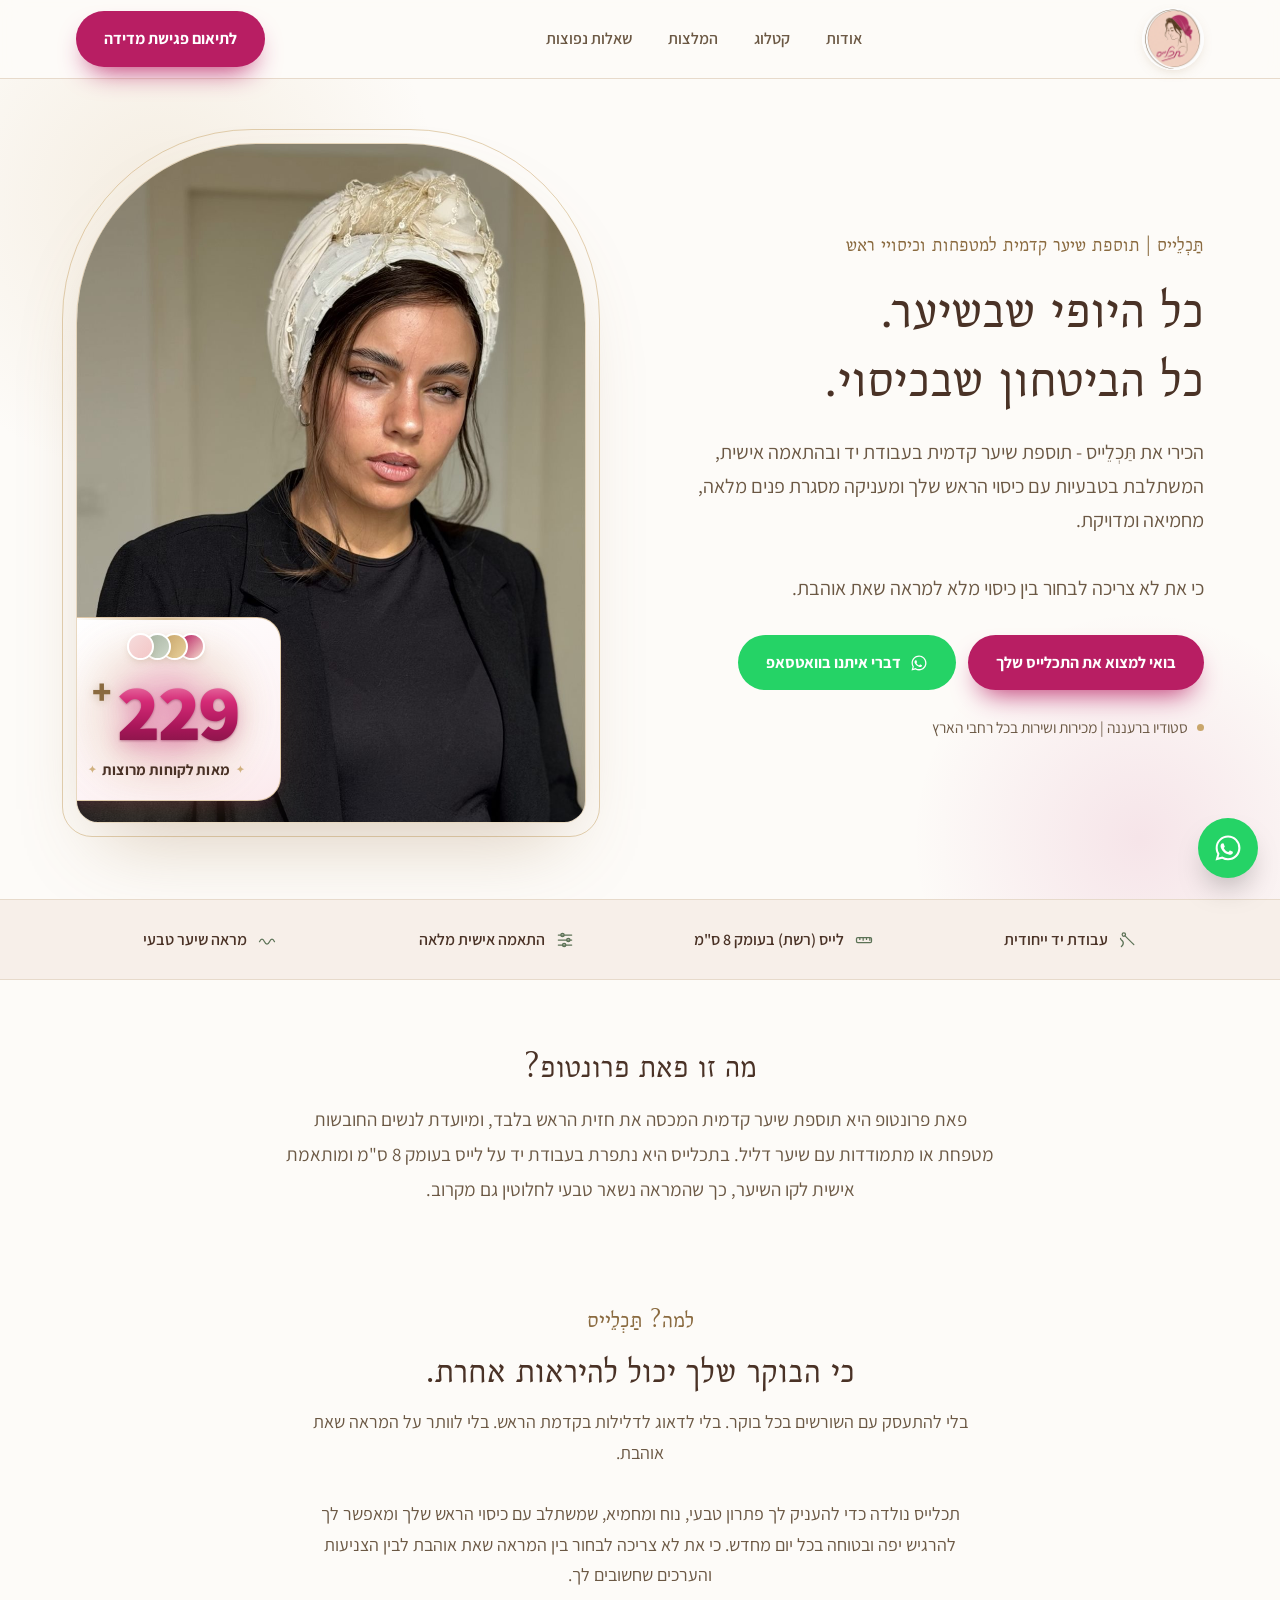
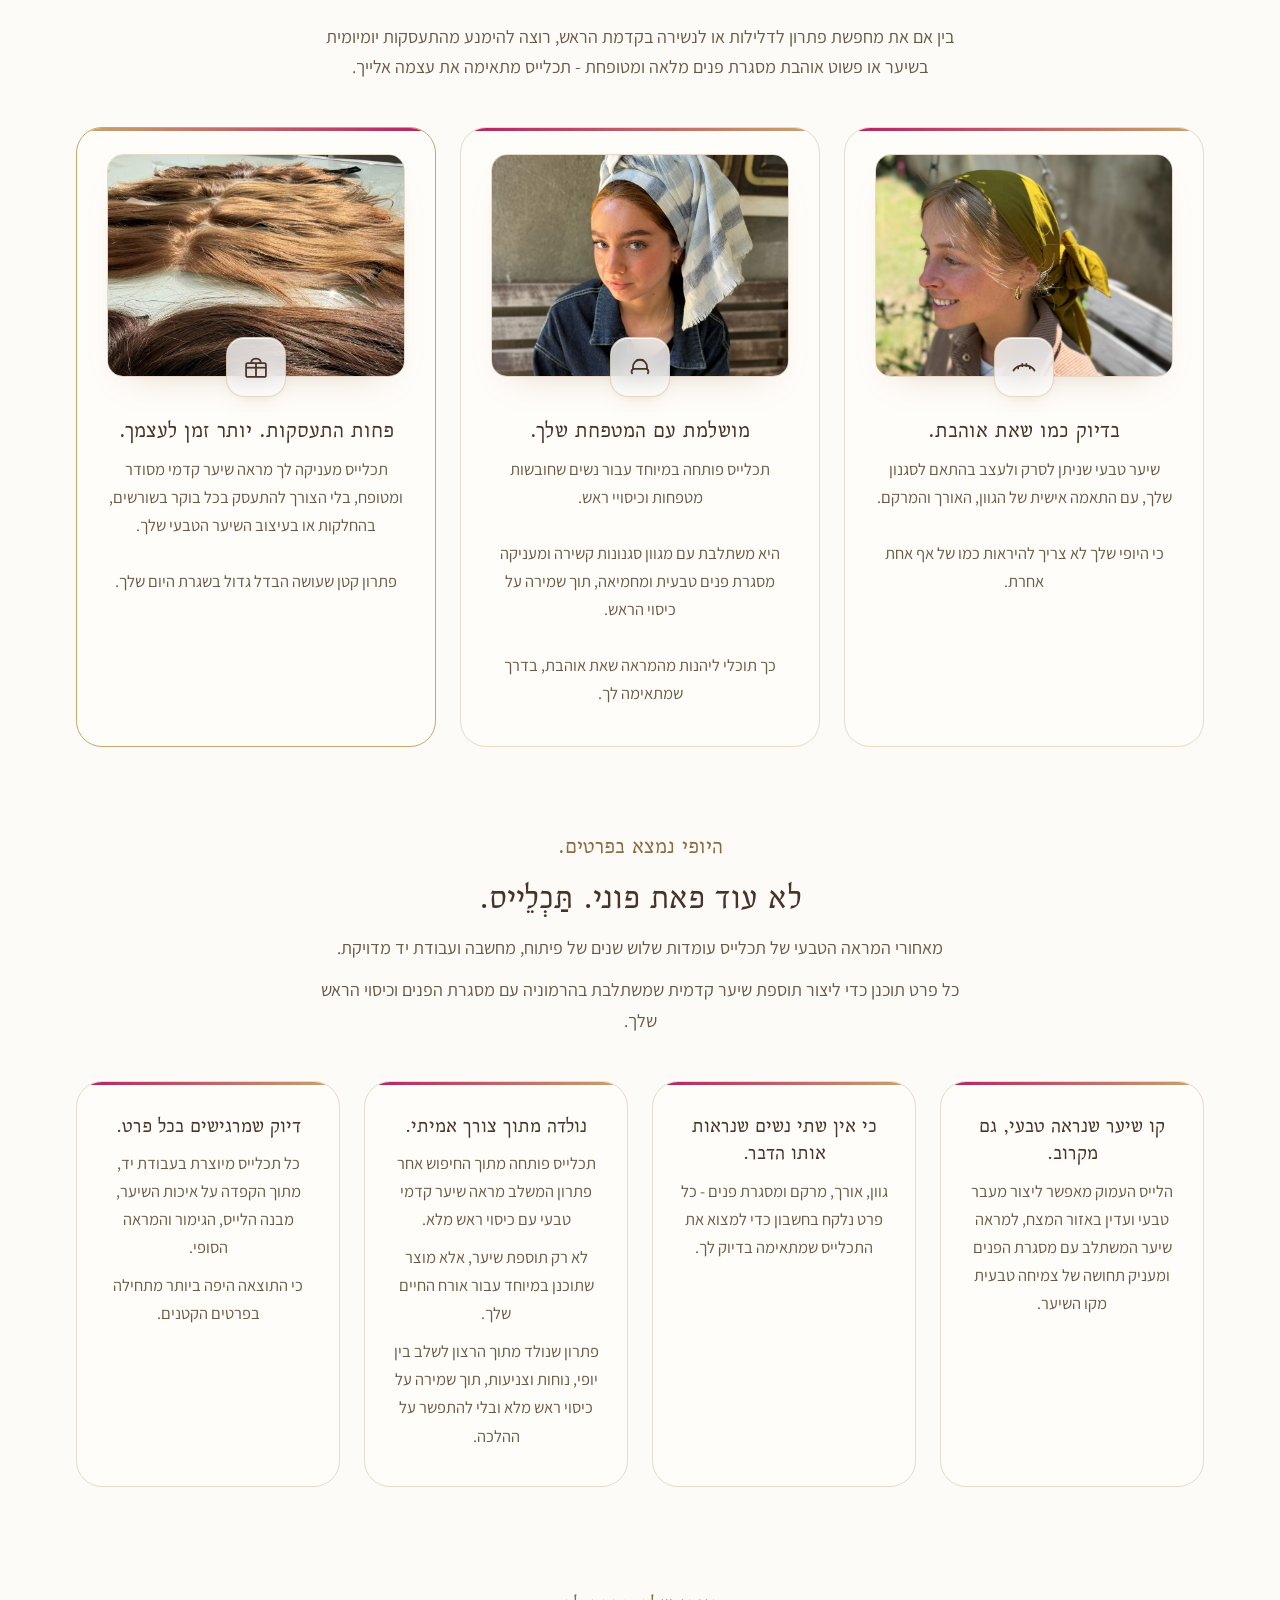
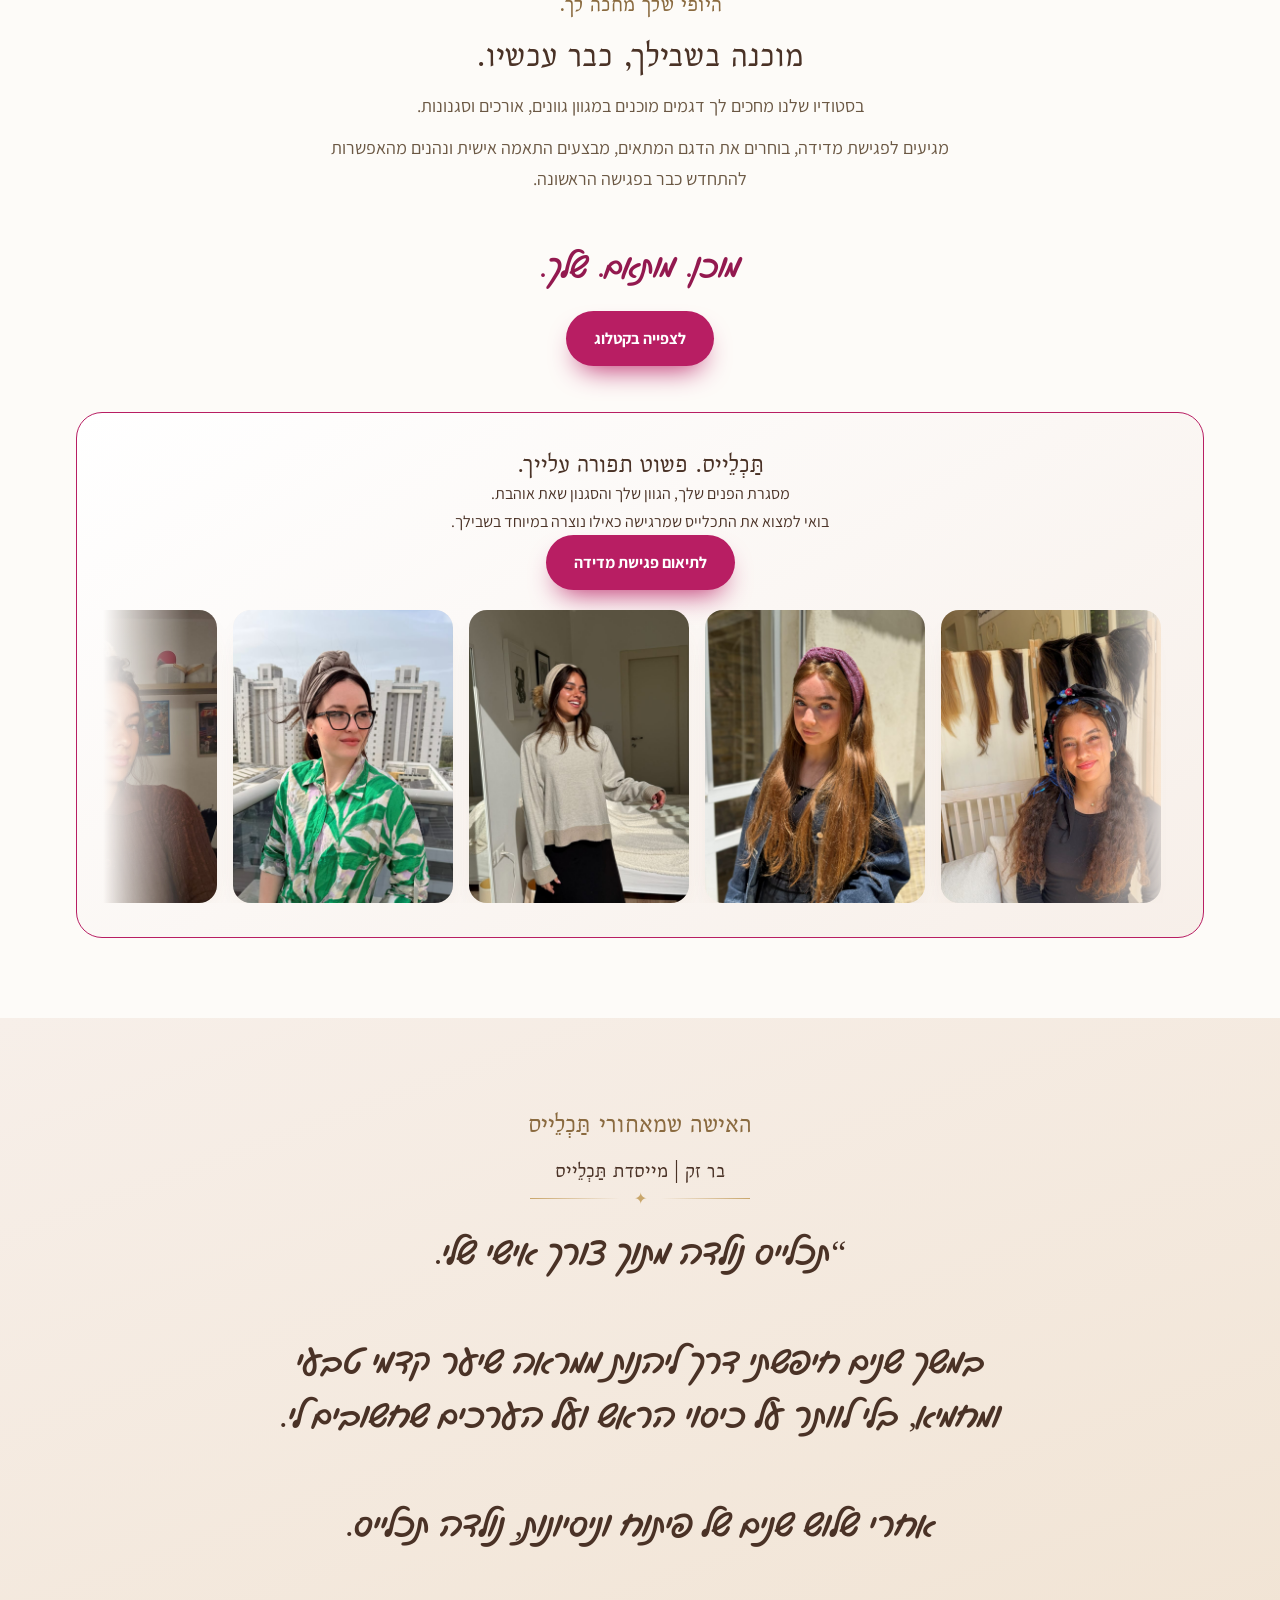
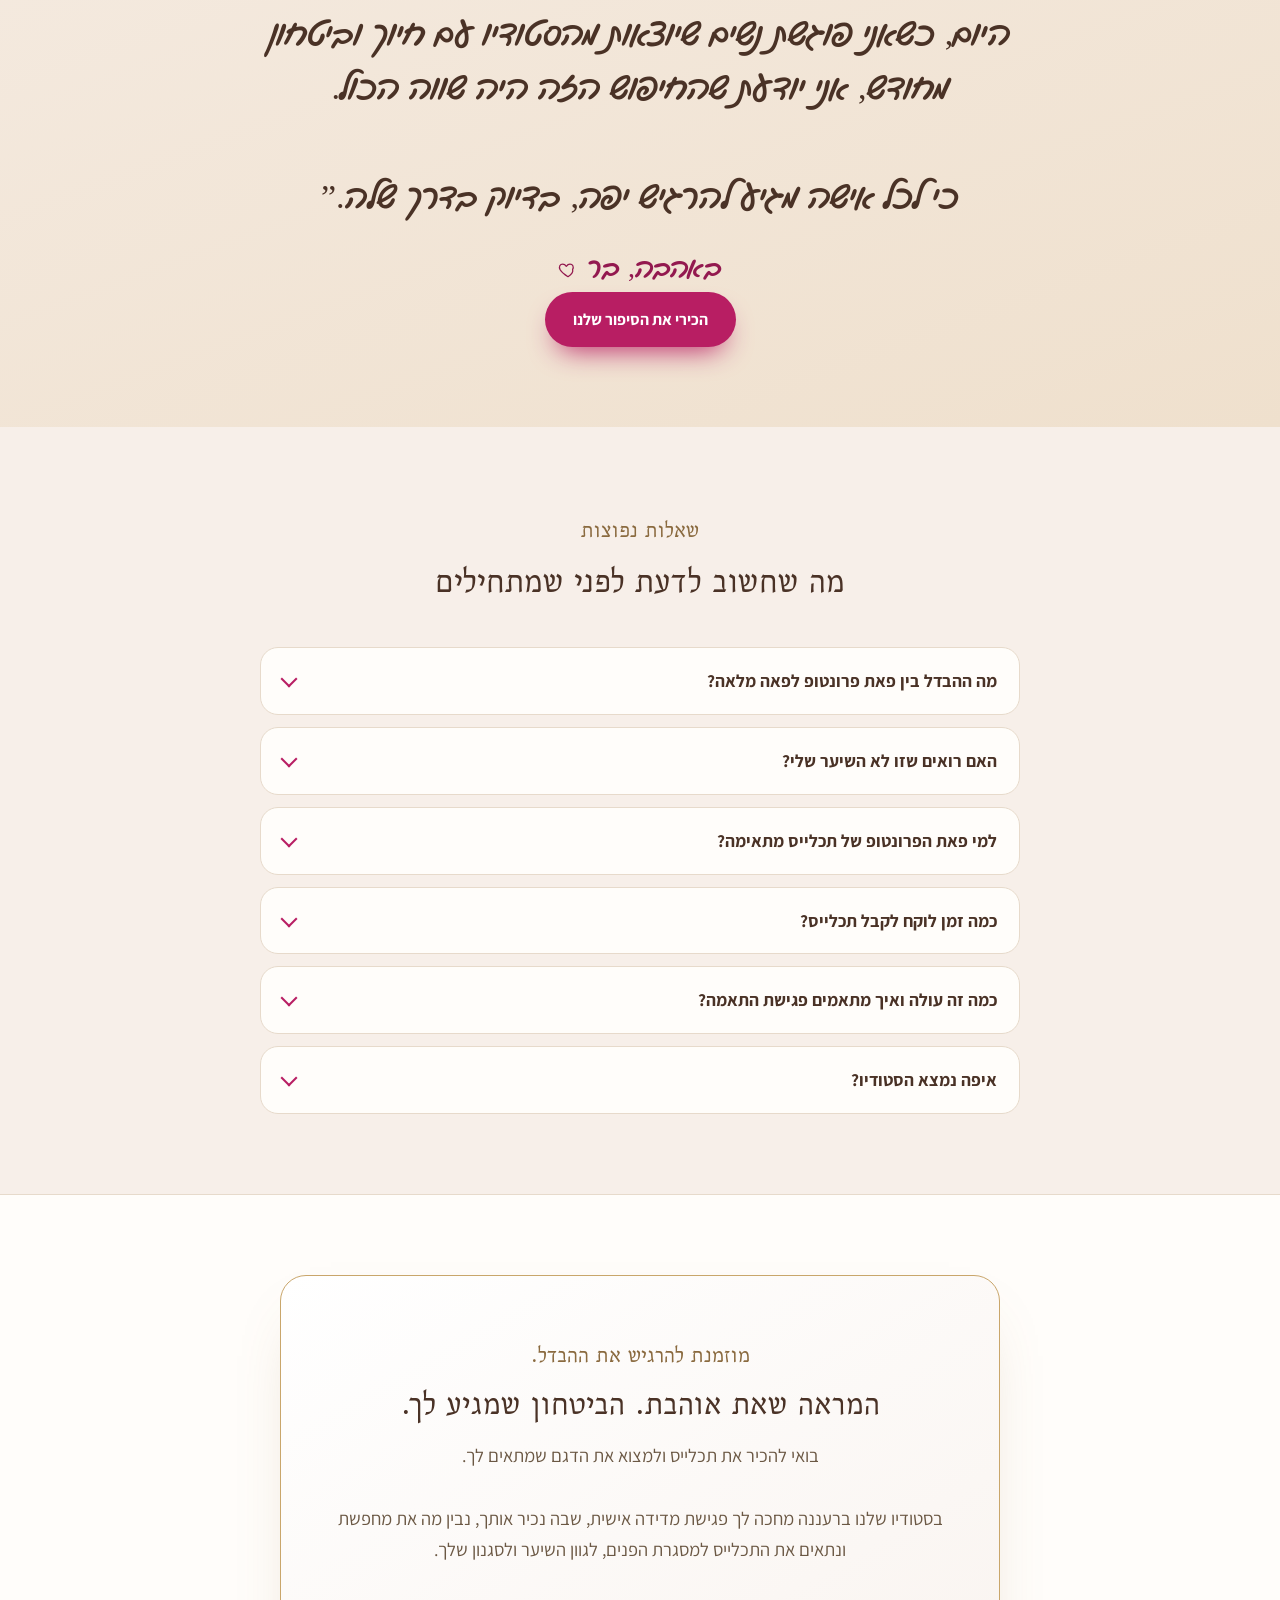
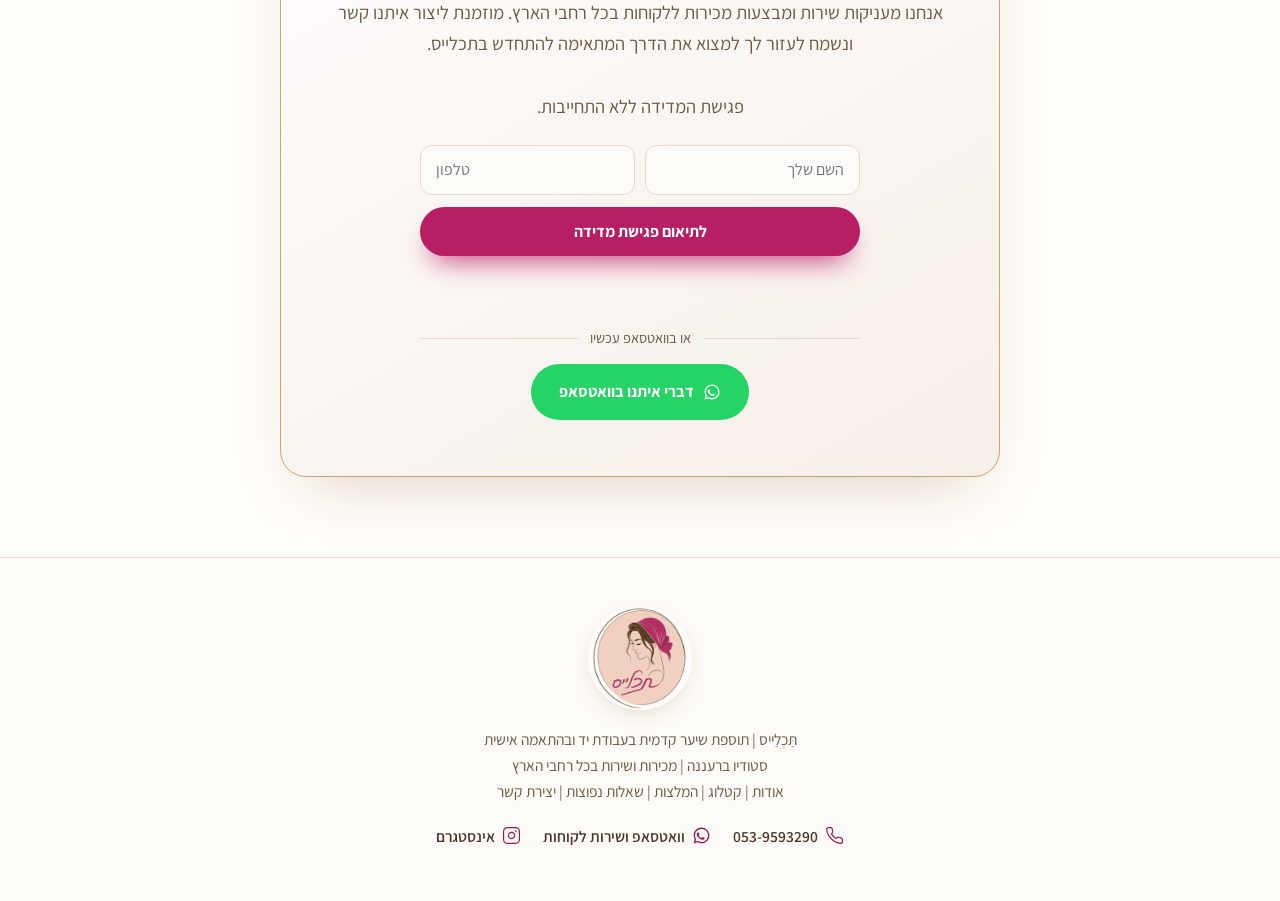
==== commit 0f8afbef: "אתר חי: הקופי החדש של בר (אושר בדמו preview-m4x9) - index/about/catalog: גוף הדפים הוחלף בגרסה המאוש" ====
--- a/index.html
+++ b/index.html
@@ -96,8 +96,8 @@
 
 <!-- ===== פתיחה קולנועית (מוצגת רק כש-html.intro-on; ראו js/intro.js) ===== -->
 <div class="intro" id="intro">
-  <video class="intro-bg" muted playsinline preload="auto" tabindex="-1" aria-hidden="true" disablepictureinpicture></video>
-  <video class="intro-fg" muted playsinline preload="auto" tabindex="-1" aria-hidden="true" disablepictureinpicture></video>
+  <video class="intro-bg" muted="" playsinline="" preload="auto" tabindex="-1" aria-hidden="true" disablepictureinpicture=""></video>
+  <video class="intro-fg" muted="" playsinline="" preload="auto" tabindex="-1" aria-hidden="true" disablepictureinpicture=""></video>
   <div class="intro-bar" aria-hidden="true"><i></i></div>
   <button class="intro-skip" type="button" aria-label="דלגי על הפתיחה">דלגי</button>
 </div>
@@ -108,19 +108,19 @@
 <!-- ===== מאגר אייקונים (SVG symbol) - משפחה אחת, קו 1.5 ===== -->
 <svg style="display:none" aria-hidden="true">
   <defs>
-    <symbol id="icon-wa" viewBox="0 0 24 24"><path fill="currentColor" d="M12.04 2c-5.46 0-9.9 4.44-9.9 9.9 0 1.75.46 3.45 1.32 4.95L2 22l5.25-1.38a9.9 9.9 0 0 0 4.79 1.22h.01c5.46 0 9.9-4.44 9.9-9.9 0-2.64-1.03-5.12-2.9-6.99A9.82 9.82 0 0 0 12.04 2zm0 1.67c2.19 0 4.25.85 5.8 2.4a8.19 8.19 0 0 1 2.4 5.83c0 4.55-3.7 8.25-8.25 8.25a8.23 8.23 0 0 1-4.2-1.15l-.3-.18-3.12.82.83-3.04-.2-.31a8.19 8.19 0 0 1-1.26-4.39c0-4.55 3.71-8.23 8.3-8.23zm-4.53 4.6c-.16 0-.42.06-.64.31-.22.25-.85.83-.85 2.02 0 1.19.87 2.34.99 2.5.12.16 1.7 2.72 4.19 3.7.58.24 1.03.38 1.39.49.58.18 1.11.15 1.53.09.47-.07 1.44-.59 1.64-1.16.2-.57.2-1.06.14-1.16-.06-.1-.22-.16-.46-.28-.24-.12-1.44-.71-1.66-.79-.22-.08-.38-.12-.55.12-.16.24-.63.79-.77.95-.14.16-.28.18-.52.06-.24-.12-1.01-.37-1.93-1.19-.71-.63-1.19-1.41-1.33-1.65-.14-.24-.02-.37.1-.49.11-.11.24-.28.36-.42.12-.14.16-.24.24-.4.08-.16.04-.3-.02-.42-.06-.12-.55-1.34-.76-1.83-.2-.48-.4-.42-.55-.42h-.47z"/></symbol>
-    <symbol id="icon-phone" viewBox="0 0 24 24"><path fill="none" stroke="currentColor" stroke-width="1.5" stroke-linecap="round" stroke-linejoin="round" d="M22 16.92v3a2 2 0 0 1-2.18 2 19.79 19.79 0 0 1-8.63-3.07 19.5 19.5 0 0 1-6-6 19.79 19.79 0 0 1-3.07-8.67A2 2 0 0 1 4.11 2h3a2 2 0 0 1 2 1.72c.13.96.36 1.9.7 2.81a2 2 0 0 1-.45 2.11L8.09 9.91a16 16 0 0 0 6 6l1.27-1.27a2 2 0 0 1 2.11-.45c.91.34 1.85.57 2.81.7A2 2 0 0 1 22 16.92z"/></symbol>
-    <symbol id="icon-instagram" viewBox="0 0 24 24"><rect x="2" y="2" width="20" height="20" rx="5" fill="none" stroke="currentColor" stroke-width="1.5"/><path fill="none" stroke="currentColor" stroke-width="1.5" d="M16 11.37A4 4 0 1 1 12.63 8 4 4 0 0 1 16 11.37z"/><line x1="17.5" y1="6.5" x2="17.51" y2="6.5" stroke="currentColor" stroke-width="2" stroke-linecap="round"/></symbol>
-
-    <symbol id="icon-thread" viewBox="0 0 24 24"><circle cx="7" cy="5.5" r="2" fill="none" stroke="currentColor" stroke-width="1.5"/><line x1="8.4" y1="7" x2="19" y2="17.5" stroke="currentColor" stroke-width="1.5" stroke-linecap="round"/><path d="M4 20c2-2 3-4 2-6s-3-2-3-4" fill="none" stroke="currentColor" stroke-width="1.5" stroke-linecap="round"/></symbol>
-    <symbol id="icon-ruler" viewBox="0 0 24 24"><rect x="3" y="9" width="18" height="6" rx="1.5" fill="none" stroke="currentColor" stroke-width="1.5"/><line x1="7" y1="9" x2="7" y2="12" stroke="currentColor" stroke-width="1.5"/><line x1="11" y1="9" x2="11" y2="13" stroke="currentColor" stroke-width="1.5"/><line x1="15" y1="9" x2="15" y2="12" stroke="currentColor" stroke-width="1.5"/><line x1="19" y1="9" x2="19" y2="13" stroke="currentColor" stroke-width="1.5"/></symbol>
-    <symbol id="icon-fit" viewBox="0 0 24 24"><line x1="4" y1="6" x2="20" y2="6" stroke="currentColor" stroke-width="1.5" stroke-linecap="round"/><circle cx="9" cy="6" r="2" fill="none" stroke="currentColor" stroke-width="1.5"/><line x1="4" y1="12" x2="20" y2="12" stroke="currentColor" stroke-width="1.5" stroke-linecap="round"/><circle cx="16" cy="12" r="2" fill="none" stroke="currentColor" stroke-width="1.5"/><line x1="4" y1="18" x2="20" y2="18" stroke="currentColor" stroke-width="1.5" stroke-linecap="round"/><circle cx="11" cy="18" r="2" fill="none" stroke="currentColor" stroke-width="1.5"/></symbol>
-    <symbol id="icon-wave" viewBox="0 0 24 24"><path d="M3 14c2-4 4-4 6 0s4 4 6 0 4-4 6 0" fill="none" stroke="currentColor" stroke-width="1.5" stroke-linecap="round"/></symbol>
-
-    <symbol id="icon-lace" viewBox="0 0 24 24"><path d="M3 15c3-6 15-6 18 0" fill="none" stroke="currentColor" stroke-width="1.5" stroke-linecap="round"/><line x1="7" y1="13.2" x2="7" y2="11.4" stroke="currentColor" stroke-width="1.5" stroke-linecap="round"/><line x1="10.5" y1="11.3" x2="10.5" y2="9.4" stroke="currentColor" stroke-width="1.5" stroke-linecap="round"/><line x1="14" y1="11.3" x2="14" y2="9.4" stroke="currentColor" stroke-width="1.5" stroke-linecap="round"/><line x1="17" y1="13.2" x2="17" y2="11.4" stroke="currentColor" stroke-width="1.5" stroke-linecap="round"/></symbol>
-    <symbol id="icon-scarf" viewBox="0 0 24 24"><path d="M6 12c0-3.6 2.7-6.2 6-6.2s6 2.6 6 6.2v1.6H6V12z" fill="none" stroke="currentColor" stroke-width="1.5" stroke-linejoin="round"/><path d="M9 6.4c1-.9 5-.9 6 0" fill="none" stroke="currentColor" stroke-width="1.5" stroke-linecap="round"/><path d="M6.3 13.4c-1.4 1-1.9 2.6-1.1 4.1M17.7 13.4c1.4 1 1.9 2.6 1.1 4.1" fill="none" stroke="currentColor" stroke-width="1.5" stroke-linecap="round"/></symbol>
-    <symbol id="icon-box" viewBox="0 0 24 24"><rect x="3.5" y="8.7" width="17" height="11.8" rx="1.5" fill="none" stroke="currentColor" stroke-width="1.5"/><line x1="3.5" y1="12.6" x2="20.5" y2="12.6" stroke="currentColor" stroke-width="1.5"/><line x1="12" y1="8.7" x2="12" y2="20.5" stroke="currentColor" stroke-width="1.5"/><path d="M8.2 8.7c-.6-2 .5-3.9 3.8-3.9s4.4 1.9 3.8 3.9" fill="none" stroke="currentColor" stroke-width="1.5" stroke-linecap="round"/></symbol>
-    <symbol id="icon-heart" viewBox="0 0 24 24"><path d="M12 20s-7-4.35-9.5-8.5C.7 8.2 2.3 5 5.6 5c1.9 0 3.3 1 4.4 2.6C11.1 6 12.5 5 14.4 5c3.3 0 4.9 3.2 3.1 6.5C19 15.65 12 20 12 20z" fill="none" stroke="currentColor" stroke-width="1.5" stroke-linejoin="round"/></symbol>
+    <symbol id="icon-wa" viewBox="0 0 24 24"><path fill="currentColor" d="M12.04 2c-5.46 0-9.9 4.44-9.9 9.9 0 1.75.46 3.45 1.32 4.95L2 22l5.25-1.38a9.9 9.9 0 0 0 4.79 1.22h.01c5.46 0 9.9-4.44 9.9-9.9 0-2.64-1.03-5.12-2.9-6.99A9.82 9.82 0 0 0 12.04 2zm0 1.67c2.19 0 4.25.85 5.8 2.4a8.19 8.19 0 0 1 2.4 5.83c0 4.55-3.7 8.25-8.25 8.25a8.23 8.23 0 0 1-4.2-1.15l-.3-.18-3.12.82.83-3.04-.2-.31a8.19 8.19 0 0 1-1.26-4.39c0-4.55 3.71-8.23 8.3-8.23zm-4.53 4.6c-.16 0-.42.06-.64.31-.22.25-.85.83-.85 2.02 0 1.19.87 2.34.99 2.5.12.16 1.7 2.72 4.19 3.7.58.24 1.03.38 1.39.49.58.18 1.11.15 1.53.09.47-.07 1.44-.59 1.64-1.16.2-.57.2-1.06.14-1.16-.06-.1-.22-.16-.46-.28-.24-.12-1.44-.71-1.66-.79-.22-.08-.38-.12-.55.12-.16.24-.63.79-.77.95-.14.16-.28.18-.52.06-.24-.12-1.01-.37-1.93-1.19-.71-.63-1.19-1.41-1.33-1.65-.14-.24-.02-.37.1-.49.11-.11.24-.28.36-.42.12-.14.16-.24.24-.4.08-.16.04-.3-.02-.42-.06-.12-.55-1.34-.76-1.83-.2-.48-.4-.42-.55-.42h-.47z"></path></symbol>
+    <symbol id="icon-phone" viewBox="0 0 24 24"><path fill="none" stroke="currentColor" stroke-width="1.5" stroke-linecap="round" stroke-linejoin="round" d="M22 16.92v3a2 2 0 0 1-2.18 2 19.79 19.79 0 0 1-8.63-3.07 19.5 19.5 0 0 1-6-6 19.79 19.79 0 0 1-3.07-8.67A2 2 0 0 1 4.11 2h3a2 2 0 0 1 2 1.72c.13.96.36 1.9.7 2.81a2 2 0 0 1-.45 2.11L8.09 9.91a16 16 0 0 0 6 6l1.27-1.27a2 2 0 0 1 2.11-.45c.91.34 1.85.57 2.81.7A2 2 0 0 1 22 16.92z"></path></symbol>
+    <symbol id="icon-instagram" viewBox="0 0 24 24"><rect x="2" y="2" width="20" height="20" rx="5" fill="none" stroke="currentColor" stroke-width="1.5"></rect><path fill="none" stroke="currentColor" stroke-width="1.5" d="M16 11.37A4 4 0 1 1 12.63 8 4 4 0 0 1 16 11.37z"></path><line x1="17.5" y1="6.5" x2="17.51" y2="6.5" stroke="currentColor" stroke-width="2" stroke-linecap="round"></line></symbol>
+
+    <symbol id="icon-thread" viewBox="0 0 24 24"><circle cx="7" cy="5.5" r="2" fill="none" stroke="currentColor" stroke-width="1.5"></circle><line x1="8.4" y1="7" x2="19" y2="17.5" stroke="currentColor" stroke-width="1.5" stroke-linecap="round"></line><path d="M4 20c2-2 3-4 2-6s-3-2-3-4" fill="none" stroke="currentColor" stroke-width="1.5" stroke-linecap="round"></path></symbol>
+    <symbol id="icon-ruler" viewBox="0 0 24 24"><rect x="3" y="9" width="18" height="6" rx="1.5" fill="none" stroke="currentColor" stroke-width="1.5"></rect><line x1="7" y1="9" x2="7" y2="12" stroke="currentColor" stroke-width="1.5"></line><line x1="11" y1="9" x2="11" y2="13" stroke="currentColor" stroke-width="1.5"></line><line x1="15" y1="9" x2="15" y2="12" stroke="currentColor" stroke-width="1.5"></line><line x1="19" y1="9" x2="19" y2="13" stroke="currentColor" stroke-width="1.5"></line></symbol>
+    <symbol id="icon-fit" viewBox="0 0 24 24"><line x1="4" y1="6" x2="20" y2="6" stroke="currentColor" stroke-width="1.5" stroke-linecap="round"></line><circle cx="9" cy="6" r="2" fill="none" stroke="currentColor" stroke-width="1.5"></circle><line x1="4" y1="12" x2="20" y2="12" stroke="currentColor" stroke-width="1.5" stroke-linecap="round"></line><circle cx="16" cy="12" r="2" fill="none" stroke="currentColor" stroke-width="1.5"></circle><line x1="4" y1="18" x2="20" y2="18" stroke="currentColor" stroke-width="1.5" stroke-linecap="round"></line><circle cx="11" cy="18" r="2" fill="none" stroke="currentColor" stroke-width="1.5"></circle></symbol>
+    <symbol id="icon-wave" viewBox="0 0 24 24"><path d="M3 14c2-4 4-4 6 0s4 4 6 0 4-4 6 0" fill="none" stroke="currentColor" stroke-width="1.5" stroke-linecap="round"></path></symbol>
+
+    <symbol id="icon-lace" viewBox="0 0 24 24"><path d="M3 15c3-6 15-6 18 0" fill="none" stroke="currentColor" stroke-width="1.5" stroke-linecap="round"></path><line x1="7" y1="13.2" x2="7" y2="11.4" stroke="currentColor" stroke-width="1.5" stroke-linecap="round"></line><line x1="10.5" y1="11.3" x2="10.5" y2="9.4" stroke="currentColor" stroke-width="1.5" stroke-linecap="round"></line><line x1="14" y1="11.3" x2="14" y2="9.4" stroke="currentColor" stroke-width="1.5" stroke-linecap="round"></line><line x1="17" y1="13.2" x2="17" y2="11.4" stroke="currentColor" stroke-width="1.5" stroke-linecap="round"></line></symbol>
+    <symbol id="icon-scarf" viewBox="0 0 24 24"><path d="M6 12c0-3.6 2.7-6.2 6-6.2s6 2.6 6 6.2v1.6H6V12z" fill="none" stroke="currentColor" stroke-width="1.5" stroke-linejoin="round"></path><path d="M9 6.4c1-.9 5-.9 6 0" fill="none" stroke="currentColor" stroke-width="1.5" stroke-linecap="round"></path><path d="M6.3 13.4c-1.4 1-1.9 2.6-1.1 4.1M17.7 13.4c1.4 1 1.9 2.6 1.1 4.1" fill="none" stroke="currentColor" stroke-width="1.5" stroke-linecap="round"></path></symbol>
+    <symbol id="icon-box" viewBox="0 0 24 24"><rect x="3.5" y="8.7" width="17" height="11.8" rx="1.5" fill="none" stroke="currentColor" stroke-width="1.5"></rect><line x1="3.5" y1="12.6" x2="20.5" y2="12.6" stroke="currentColor" stroke-width="1.5"></line><line x1="12" y1="8.7" x2="12" y2="20.5" stroke="currentColor" stroke-width="1.5"></line><path d="M8.2 8.7c-.6-2 .5-3.9 3.8-3.9s4.4 1.9 3.8 3.9" fill="none" stroke="currentColor" stroke-width="1.5" stroke-linecap="round"></path></symbol>
+    <symbol id="icon-heart" viewBox="0 0 24 24"><path d="M12 20s-7-4.35-9.5-8.5C.7 8.2 2.3 5 5.6 5c1.9 0 3.3 1 4.4 2.6C11.1 6 12.5 5 14.4 5c3.3 0 4.9 3.2 3.1 6.5C19 15.65 12 20 12 20z" fill="none" stroke="currentColor" stroke-width="1.5" stroke-linejoin="round"></path></symbol>
   </defs>
 </svg>
 
@@ -137,7 +137,7 @@
       <a href="#faq">שאלות נפוצות</a>
     </nav>
     <div class="nav-actions">
-      <a class="btn btn-main" href="https://wa.me/972539593290?text=%D7%94%D7%99%D7%99%2C%20%D7%94%D7%92%D7%A2%D7%AA%D7%99%20%D7%93%D7%A8%D7%9A%20%D7%94%D7%90%D7%AA%D7%A8%20%D7%95%D7%90%D7%A0%D7%99%20%D7%9E%D7%A2%D7%95%D7%A0%D7%99%D7%99%D7%A0%D7%AA%20%D7%9C%D7%AA%D7%90%D7%9D%20%D7%A4%D7%92%D7%99%D7%A9%D7%94">תיאום פגישת התאמה</a>
+      <a class="btn btn-main" href="https://wa.me/972539593290?text=%D7%94%D7%99%D7%99%2C%20%D7%90%D7%A9%D7%9E%D7%97%20%D7%9C%D7%A7%D7%91%D7%9C%20%D7%A4%D7%A8%D7%98%D7%99%D7%9D%20%D7%A0%D7%95%D7%A1%D7%A4%D7%99%D7%9D%20%D7%A2%D7%9C%20%D7%AA%D7%9B%D7%9C%D7%99%D7%99%D7%A1%20%D7%95%D7%9C%D7%A9%D7%9E%D7%95%D7%A2%20%D7%A2%D7%9C%20%D7%90%D7%A4%D7%A9%D7%A8%D7%95%D7%99%D7%95%D7%AA%20%D7%94%D7%A8%D7%9B%D7%99%D7%A9%D7%94%20%D7%95%D7%94%D7%94%D7%AA%D7%90%D7%9E%D7%94.">לתיאום פגישת מדידה</a>
       <button class="hamburger" aria-expanded="false" aria-controls="mobile-menu" aria-label="פתיחת תפריט">
         <span></span>
       </button>
@@ -148,12 +148,12 @@
     <a href="catalog.html">קטלוג</a>
     <a href="#reviews">המלצות</a>
     <a href="#faq">שאלות נפוצות</a>
-    <a class="btn btn-main" href="https://wa.me/972539593290?text=%D7%94%D7%99%D7%99%2C%20%D7%94%D7%92%D7%A2%D7%AA%D7%99%20%D7%93%D7%A8%D7%9A%20%D7%94%D7%90%D7%AA%D7%A8%20%D7%95%D7%90%D7%A0%D7%99%20%D7%9E%D7%A2%D7%95%D7%A0%D7%99%D7%99%D7%A0%D7%AA%20%D7%9C%D7%AA%D7%90%D7%9D%20%D7%A4%D7%92%D7%99%D7%A9%D7%94">תיאום פגישת התאמה</a>
+    <a class="btn btn-main" href="https://wa.me/972539593290?text=%D7%94%D7%99%D7%99%2C%20%D7%90%D7%A9%D7%9E%D7%97%20%D7%9C%D7%A7%D7%91%D7%9C%20%D7%A4%D7%A8%D7%98%D7%99%D7%9D%20%D7%A0%D7%95%D7%A1%D7%A4%D7%99%D7%9D%20%D7%A2%D7%9C%20%D7%AA%D7%9B%D7%9C%D7%99%D7%99%D7%A1%20%D7%95%D7%9C%D7%A9%D7%9E%D7%95%D7%A2%20%D7%A2%D7%9C%20%D7%90%D7%A4%D7%A9%D7%A8%D7%95%D7%99%D7%95%D7%AA%20%D7%94%D7%A8%D7%9B%D7%99%D7%A9%D7%94%20%D7%95%D7%94%D7%94%D7%AA%D7%90%D7%9E%D7%94.">לתיאום פגישת מדידה</a>
   </nav>
 </header>
 
 <!-- כפתור וואטסאפ צף -->
-<a class="wa-float" href="https://wa.me/972539593290?text=%D7%94%D7%99%D7%99%2C%20%D7%94%D7%92%D7%A2%D7%AA%D7%99%20%D7%93%D7%A8%D7%9A%20%D7%94%D7%90%D7%AA%D7%A8%20%D7%95%D7%90%D7%A0%D7%99%20%D7%9E%D7%A2%D7%95%D7%A0%D7%99%D7%99%D7%A0%D7%AA%20%D7%9C%D7%AA%D7%90%D7%9D%20%D7%A4%D7%92%D7%99%D7%A9%D7%94" aria-label="שליחת הודעת וואטסאפ לתכלייס">
+<a class="wa-float" href="https://wa.me/972539593290?text=%D7%94%D7%99%D7%99%2C%20%D7%90%D7%A9%D7%9E%D7%97%20%D7%9C%D7%A7%D7%91%D7%9C%20%D7%A4%D7%A8%D7%98%D7%99%D7%9D%20%D7%A0%D7%95%D7%A1%D7%A4%D7%99%D7%9D%20%D7%A2%D7%9C%20%D7%AA%D7%9B%D7%9C%D7%99%D7%99%D7%A1%20%D7%95%D7%9C%D7%A9%D7%9E%D7%95%D7%A2%20%D7%A2%D7%9C%20%D7%90%D7%A4%D7%A9%D7%A8%D7%95%D7%99%D7%95%D7%AA%20%D7%94%D7%A8%D7%9B%D7%99%D7%A9%D7%94%20%D7%95%D7%94%D7%94%D7%AA%D7%90%D7%9E%D7%94." aria-label="דברי איתנו">
   <svg><use href="#icon-wa"></use></svg>
 </a>
 
@@ -163,15 +163,15 @@
   <header class="hero">
     <div class="wrap">
       <div class="hero-copy">
-        <div class="eyebrow">פאת פרונטופ בעבודת יד</div>
+        <div class="eyebrow">תַּכְלֵייס | תוספת שיער קדמית למטפחות וכיסויי ראש</div>
         <!-- כותרת ראשית - ממתינה לנוסח סופי מהקופירייטר (סעיף 3 באפיון) -->
-        <h1>זו לא סתם פאה.<br>זו תחושה של שיער <em>אמיתי</em>.</h1>
-        <p class="sub">תוספת שיער קדמית ייחודית למטפחות ולדלילות - מיוצרת בעבודת יד ומותאמת בדיוק לך, כך שאף אחת לא תדע שזו לא את.</p>
+        <h1>כל היופי שבשיער. כל הביטחון שבכיסוי.</h1>
+        <p class="sub">הכירי את תַּכְלֵייס - תוספת שיער קדמית בעבודת יד ובהתאמה אישית, המשתלבת בטבעיות עם כיסוי הראש שלך ומעניקה מסגרת פנים מלאה, מחמיאה ומדויקת.<br><br>כי את לא צריכה לבחור בין כיסוי מלא למראה שאת אוהבת.</p>
         <div class="hero-cta">
-          <a class="btn btn-main" href="https://wa.me/972539593290?text=%D7%94%D7%99%D7%99%2C%20%D7%94%D7%92%D7%A2%D7%AA%D7%99%20%D7%93%D7%A8%D7%9A%20%D7%94%D7%90%D7%AA%D7%A8%20%D7%95%D7%90%D7%A0%D7%99%20%D7%9E%D7%A2%D7%95%D7%A0%D7%99%D7%99%D7%A0%D7%AA%20%D7%9C%D7%AA%D7%90%D7%9D%20%D7%A4%D7%92%D7%99%D7%A9%D7%94">לתיאום פגישת התאמה</a>
-          <a class="btn btn-wa" href="https://wa.me/972539593290?text=%D7%94%D7%99%D7%99%2C%20%D7%94%D7%92%D7%A2%D7%AA%D7%99%20%D7%93%D7%A8%D7%9A%20%D7%94%D7%90%D7%AA%D7%A8%20%D7%95%D7%90%D7%A0%D7%99%20%D7%9E%D7%A2%D7%95%D7%A0%D7%99%D7%99%D7%A0%D7%AA%20%D7%9C%D7%AA%D7%90%D7%9D%20%D7%A4%D7%92%D7%99%D7%A9%D7%94"><svg><use href="#icon-wa"></use></svg>וואטסאפ</a>
+          <a class="btn btn-main" href="https://wa.me/972539593290?text=%D7%94%D7%99%D7%99%2C%20%D7%90%D7%A9%D7%9E%D7%97%20%D7%9C%D7%A7%D7%91%D7%9C%20%D7%A4%D7%A8%D7%98%D7%99%D7%9D%20%D7%A0%D7%95%D7%A1%D7%A4%D7%99%D7%9D%20%D7%A2%D7%9C%20%D7%AA%D7%9B%D7%9C%D7%99%D7%99%D7%A1%20%D7%95%D7%9C%D7%A9%D7%9E%D7%95%D7%A2%20%D7%A2%D7%9C%20%D7%90%D7%A4%D7%A9%D7%A8%D7%95%D7%99%D7%95%D7%AA%20%D7%94%D7%A8%D7%9B%D7%99%D7%A9%D7%94%20%D7%95%D7%94%D7%94%D7%AA%D7%90%D7%9E%D7%94.">בואי למצוא את התכלייס שלך</a>
+          <a class="btn btn-wa" href="https://wa.me/972539593290?text=%D7%94%D7%99%D7%99%2C%20%D7%90%D7%A9%D7%9E%D7%97%20%D7%9C%D7%A7%D7%91%D7%9C%20%D7%A4%D7%A8%D7%98%D7%99%D7%9D%20%D7%A0%D7%95%D7%A1%D7%A4%D7%99%D7%9D%20%D7%A2%D7%9C%20%D7%AA%D7%9B%D7%9C%D7%99%D7%99%D7%A1%20%D7%95%D7%9C%D7%A9%D7%9E%D7%95%D7%A2%20%D7%A2%D7%9C%20%D7%90%D7%A4%D7%A9%D7%A8%D7%95%D7%99%D7%95%D7%AA%20%D7%94%D7%A8%D7%9B%D7%99%D7%A9%D7%94%20%D7%95%D7%94%D7%94%D7%AA%D7%90%D7%9E%D7%94."><svg><use href="#icon-wa"></use></svg> דברי איתנו בוואטסאפ </a>
         </div>
-        <div class="studio">סטודיו ברעננה · שירות ומכירות בכל הארץ</div>
+        <div class="studio">סטודיו ברעננה | מכירות ושירות בכל רחבי הארץ</div>
       </div>
       <div class="hero-visual">
         <div class="hero-frame"></div>
@@ -190,7 +190,7 @@
               <i class="fb-spark fb-spark2" aria-hidden="true">✦</i>
               <i class="fb-spark fb-spark3" aria-hidden="true">✦</i>
             </b>
-            <span class="fb-label">לקוחות מרוצות</span>
+            <span class="fb-label">מאות לקוחות מרוצות</span>
           </div>
         </div>
       </div>
@@ -201,54 +201,54 @@
   <div class="strip">
     <div class="wrap">
       <div class="item"><svg><use href="#icon-thread"></use></svg> עבודת יד ייחודית</div>
-      <div class="item"><svg><use href="#icon-ruler"></use></svg> לייס בעומק 8 ס"מ</div>
+      <div class="item"><svg><use href="#icon-ruler"></use></svg> לייס (רשת) בעומק 8 ס"מ</div>
       <div class="item"><svg><use href="#icon-fit"></use></svg> התאמה אישית מלאה</div>
-      <div class="item"><svg><use href="#icon-wave"></use></svg> שיער נעים וטבעי</div>
+      <div class="item"><svg><use href="#icon-wave"></use></svg> מראה שיער טבעי </div>
     </div>
   </div>
 
   <!-- ===== בלוק תשובה ישירה - מנוסח כדי שגוגל ומנועי AI יצטטו אותו כתשובה ===== -->
   <section id="what" class="answer-block"><div class="wrap">
-    <h2>מה זו פאת פרונט?</h2>
-    <p>פאת פרונט היא תוספת שיער קדמית המכסה את חזית הראש בלבד, ומיועדת לנשים החובשות מטפחת או מתמודדות עם שיער דליל. בתכלייס היא נתפרת בעבודת יד על לייס בעומק 8 ס"מ ומותאמת אישית לקו השיער, כך שהמראה נשאר טבעי לחלוטין גם מקרוב.</p>
+    <h2>מה זו פאת פרונטופ?</h2>
+    <p>פאת פרונטופ היא תוספת שיער קדמית המכסה את חזית הראש בלבד, ומיועדת לנשים החובשות מטפחת או מתמודדות עם שיער דליל. בתכלייס היא נתפרת בעבודת יד על לייס בעומק 8 ס"מ ומותאמת אישית לקו השיער, כך שהמראה נשאר טבעי לחלוטין גם מקרוב.</p>
   </div></section>
 
   <!-- ===== למה תכלייס ===== -->
   <section id="why"><div class="wrap">
     <div class="sec-head">
-      <div class="eyebrow tagline">למה תכלייס</div>
-      <h2>ההבדל שרואים ומרגישים</h2>
-      <p>לייס בעומק 8 ס"מ, בעבודת יד, תפור בדיוק לקו השיער שלך.</p>
+      <div class="eyebrow tagline">למה? תַּכְלֵייס</div>
+      <h2>כי הבוקר שלך יכול להיראות אחרת.</h2>
+      <p>בלי להתעסק עם השורשים בכל בוקר. בלי לדאוג לדלילות בקדמת הראש. בלי לוותר על המראה שאת אוהבת.<br><br>תכלייס נולדה כדי להעניק לך פתרון טבעי, נוח ומחמיא, שמשתלב עם כיסוי הראש שלך ומאפשר לך להרגיש יפה ובטוחה בכל יום מחדש. כי את לא צריכה לבחור בין המראה שאת אוהבת לבין הצניעות והערכים שחשובים לך.<br><br>בין אם את מחפשת פתרון לדלילות או לנשירה בקדמת הראש, רוצה להימנע מהתעסקות יומיומית בשיער או פשוט אוהבת מסגרת פנים מלאה ומטופחת - תכלייס מתאימה את עצמה אלייך.</p>
     </div>
 
     <div class="why">
       <div class="card">
         <div class="why-media"><img src="assets/home-hairline.jpg" width="900" height="1200" alt="תקריב על קו השיער הקדמי של תכלייס" loading="lazy"></div>
         <div class="glass-ic"><svg><use href="#icon-lace"></use></svg></div>
-        <h3>קו שיער טבעי לחלוטין</h3>
-        <p>הלייס העמוק יושב בול על המצח ונראה כמו קרקפת אמיתית - גם מקרוב.</p>
+        <h3>בדיוק כמו שאת אוהבת.</h3>
+        <p>שיער טבעי שניתן לסרק ולעצב בהתאם לסגנון שלך, עם התאמה אישית של הגוון, האורך והמרקם.<br><br>כי היופי שלך לא צריך להיראות כמו של אף אחת אחרת.</p>
       </div>
       <div class="card">
         <div class="why-media"><img src="assets/home-scarf.jpg" width="900" height="1200" alt="תכלייס משולבת עם מטפחת, כיסוי מלא ושיער טבעי מלפנים" loading="lazy"></div>
         <div class="glass-ic"><svg><use href="#icon-scarf"></use></svg></div>
-        <h3>מתוכננת למטפחות</h3>
-        <p>הדגם היחיד בארץ שתוכנן במיוחד לחובשות מטפחות, עם כיסוי מושלם בקדמת הראש.</p>
+        <h3>מושלמת עם המטפחת שלך.</h3>
+        <p>תכלייס פותחה במיוחד עבור נשים שחובשות מטפחות וכיסויי ראש.<br><br>היא משתלבת עם מגוון סגנונות קשירה ומעניקה מסגרת פנים טבעית ומחמיאה, תוך שמירה על כיסוי הראש.<br><br>כך תוכלי ליהנות מהמראה שאת אוהבת, בדרך שמתאימה לך.</p>
       </div>
       <div class="card card-shelf">
         <div class="why-media"><img src="assets/home-shelf.jpg" width="900" height="1200" alt="דגמי תכלייס מוכנים במלאי" loading="lazy"></div>
         <div class="glass-ic"><svg><use href="#icon-box"></use></svg></div>
-        <h3>מוצר מדף</h3>
-        <p>מלאי מוכן שאפשר לבחור ולקחת כבר בפגישה הראשונה - בלי לחכות לייצור.</p>
+        <h3>פחות התעסקות. יותר זמן לעצמך.</h3>
+        <p>תכלייס מעניקה לך מראה שיער קדמי מסודר ומטופח, בלי הצורך להתעסק בכל בוקר בשורשים, בהחלקות או בעיצוב השיער הטבעי שלך.<br><br>פתרון קטן שעושה הבדל גדול בשגרת היום שלך.</p>
         <!-- סלוגן זמני, ממתין לאישור בר (סעיף 5ד באפיון) -->
-        <span class="shelf-slogan">מוכן, מחכה, מתאים</span>
+        
       </div>
     </div>
 
     <!-- רצועת ההתאמה האישית (5ג) - ממתינה לתמונות מבר, כרגע פלייסהולדר -->
-    <div class="personal-strip">
+    <div class="new-sec"><div class="sec-head"><div class="eyebrow tagline">היופי נמצא בפרטים.</div><h2>לא עוד פאת פוני. תַּכְלֵייס.</h2><p>מאחורי המראה הטבעי של תכלייס עומדות שלוש שנים של פיתוח, מחשבה ועבודת יד מדויקת.</p><p>כל פרט תוכנן כדי ליצור תוספת שיער קדמית שמשתלבת בהרמוניה עם מסגרת הפנים וכיסוי הראש שלך.</p></div><div class="why new-items"><div class="card"><h3>קו שיער שנראה טבעי, גם מקרוב.</h3><p>הלייס העמוק מאפשר ליצור מעבר טבעי ועדין באזור המצח, למראה שיער המשתלב עם מסגרת הפנים ומעניק תחושה של צמיחה טבעית מקו השיער.</p></div><div class="card"><h3>כי אין שתי נשים שנראות אותו הדבר.</h3><p>גוון, אורך, מרקם ומסגרת פנים - כל פרט נלקח בחשבון כדי למצוא את התכלייס שמתאימה בדיוק לך.</p></div><div class="card"><h3>נולדה מתוך צורך אמיתי.</h3><p>תכלייס פותחה מתוך החיפוש אחר פתרון המשלב מראה שיער קדמי טבעי עם כיסוי ראש מלא.</p><p>לא רק תוספת שיער, אלא מוצר שתוכנן במיוחד עבור אורח החיים שלך.</p><p>פתרון שנולד מתוך הרצון לשלב בין יופי, נוחות וצניעות, תוך שמירה על כיסוי ראש מלא ובלי להתפשר על ההלכה.</p></div><div class="card"><h3>דיוק שמרגישים בכל פרט.</h3><p>כל תכלייס מיוצרת בעבודת יד, מתוך הקפדה על איכות השיער, מבנה הלייס, הגימור והמראה הסופי.</p><p>כי התוצאה היפה ביותר מתחילה בפרטים הקטנים.</p></div></div></div><div class="new-sec"><div class="sec-head"><div class="eyebrow tagline">היופי שלך מחכה לך.</div><h2>מוכנה בשבילך, כבר עכשיו.</h2><p>בסטודיו שלנו מחכים לך דגמים מוכנים במגוון גוונים, אורכים וסגנונות.</p><p>מגיעים לפגישת מדידה, בוחרים את הדגם המתאים, מבצעים התאמה אישית ונהנים מהאפשרות להתחדש כבר בפגישה הראשונה.</p></div><p class="new-slogan">מוכן. מותאם. שלך.</p><div class="new-cta"><a class="btn btn-main" href="catalog.html">לצפייה בקטלוג</a></div></div><div class="personal-strip">
       <div class="wrap">
         <div class="ps-head">
-          <h3>כל תכלייס נתפרת בשבילך</h3>
+          <h3>תַּכְלֵייס. פשוט תפורה עלייך.</h3><p>מסגרת הפנים שלך, הגוון שלך והסגנון שאת אוהבת.<br>בואי למצוא את התכלייס שמרגישה כאילו נוצרה במיוחד בשבילך.</p><a class="btn btn-main" href="https://wa.me/972539593290?text=%D7%94%D7%99%D7%99%2C%20%D7%90%D7%A9%D7%9E%D7%97%20%D7%9C%D7%A7%D7%91%D7%9C%20%D7%A4%D7%A8%D7%98%D7%99%D7%9D%20%D7%A0%D7%95%D7%A1%D7%A4%D7%99%D7%9D%20%D7%A2%D7%9C%20%D7%AA%D7%9B%D7%9C%D7%99%D7%99%D7%A1%20%D7%95%D7%9C%D7%A9%D7%9E%D7%95%D7%A2%20%D7%A2%D7%9C%20%D7%90%D7%A4%D7%A9%D7%A8%D7%95%D7%99%D7%95%D7%AA%20%D7%94%D7%A8%D7%9B%D7%99%D7%A9%D7%94%20%D7%95%D7%94%D7%94%D7%AA%D7%90%D7%9E%D7%94.">לתיאום פגישת מדידה</a>
         </div>
         <div class="marquee">
           <div class="marquee-track">
@@ -273,11 +273,11 @@
 
   <!-- ===== אודות (כתב יד נשאר כרגע) ===== -->
   <section id="about" class="about"><div class="wrap">
-    <div class="eyebrow">בר רבקה זק · מייסדת תכלייס</div>
+    <div class="eyebrow">האישה שמאחורי תַּכְלֵייס</div><h2>בר זק | מייסדת תַּכְלֵייס</h2>
     <div class="divider"><span>✦</span></div>
     <!-- ציטוט זמני, ממתין לטקסט האודות הסופי מבר/סהר (סעיף 9 באפיון) -->
-    <p class="quote">"כבר כמעט 400 נשים יצאו מהסטודיו שלי עם חיוך אחר. אני מייצרת כל תכלייס בידיים שלי, ומתאימה אותה בדיוק לך - כי לכל אחת מגיע להרגיש יפה בדיוק כמו שהיא."</p>
-    <div class="sign">באהבה, בר <svg style="width:20px;height:20px;vertical-align:-3px"><use href="#icon-heart"></use></svg></div>
+    <p class="quote">“תכלייס נולדה מתוך צורך אישי שלי.<br><br>במשך שנים חיפשתי דרך ליהנות ממראה שיער קדמי טבעי ומחמיא, בלי לוותר על כיסוי הראש ועל הערכים שחשובים לי.<br><br>אחרי שלוש שנים של פיתוח וניסיונות, נולדה תכלייס.<br><br>היום, כשאני פוגשת נשים שיוצאות מהסטודיו עם חיוך וביטחון מחודש, אני יודעת שהחיפוש הזה היה שווה הכול.<br><br>כי לכל אישה מגיע להרגיש יפה, בדיוק בדרך שלה.”</p>
+    <div class="sign">באהבה, בר <svg style="width:20px;height:20px;vertical-align:-3px"><use href="#icon-heart"></use></svg></div><a class="btn btn-main" href="about.html">הכירי את הסיפור שלנו</a>
   </div></section>
 
   <!-- ===== סקשן המלצות (placeholder למיקום עתידי) ===== -->
@@ -291,15 +291,15 @@
     </div>
     <div class="faq-list">
       <details class="faq-item">
-        <summary>מה ההבדל בין פאת פרונט לפאה מלאה?</summary>
-        <p>פאה מלאה מכסה את כל הראש. פאת פרונט מכסה רק את החלק הקדמי, ומשאירה את שאר הראש מכוסה במטפחת. כך נשמר כיסוי ראש מלא, ובו בזמן נראה קו שיער טבעי בחזית.</p>
+        <summary>מה ההבדל בין פאת פרונטופ לפאה מלאה?</summary>
+        <p>פאה מלאה מכסה את כל הראש. פאת פרונטופ מכסה רק את החלק הקדמי, ומשאירה את שאר הראש מכוסה במטפחת. כך נשמר כיסוי ראש מלא, ובו בזמן נראה קו שיער טבעי בחזית.</p>
       </details>
       <details class="faq-item">
         <summary>האם רואים שזו לא השיער שלי?</summary>
         <p>הלייס בעומק 8 ס"מ יושב על המצח ונראה כמו קרקפת אמיתית, וקו השיער נתפר בעבודת יד בהתאמה אישית. גם במבט קרוב המראה נשאר טבעי, וזו בדיוק הסיבה שהדגם פותח במשך שלוש שנים.</p>
       </details>
       <details class="faq-item">
-        <summary>למי פאת הפרונט של תכלייס מתאימה?</summary>
+        <summary>למי פאת הפרונטופ של תכלייס מתאימה?</summary>
         <p>לנשים החובשות מטפחת ורוצות מראה שיער טבעי בחזית, לנשים המתמודדות עם שיער דליל או נשירה, ולכל אישה שמחפשת להרגיש בטוחה ונינוחה יותר מול המראה.</p>
       </details>
       <details class="faq-item">
@@ -324,8 +324,8 @@
     "mainEntity": [
       {
         "@type": "Question",
-        "name": "מה ההבדל בין פאת פרונט לפאה מלאה?",
-        "acceptedAnswer": { "@type": "Answer", "text": "פאה מלאה מכסה את כל הראש. פאת פרונט מכסה רק את החלק הקדמי, ומשאירה את שאר הראש מכוסה במטפחת. כך נשמר כיסוי ראש מלא, ובו בזמן נראה קו שיער טבעי בחזית." }
+        "name": "מה ההבדל בין פאת פרונטופ לפאה מלאה?",
+        "acceptedAnswer": { "@type": "Answer", "text": "פאה מלאה מכסה את כל הראש. פאת פרונטופ מכסה רק את החלק הקדמי, ומשאירה את שאר הראש מכוסה במטפחת. כך נשמר כיסוי ראש מלא, ובו בזמן נראה קו שיער טבעי בחזית." }
       },
       {
         "@type": "Question",
@@ -334,7 +334,7 @@
       },
       {
         "@type": "Question",
-        "name": "למי פאת הפרונט של תכלייס מתאימה?",
+        "name": "למי פאת הפרונטופ של תכלייס מתאימה?",
         "acceptedAnswer": { "@type": "Answer", "text": "לנשים החובשות מטפחת ורוצות מראה שיער טבעי בחזית, לנשים המתמודדות עם שיער דליל או נשירה, ולכל אישה שמחפשת להרגיש בטוחה ונינוחה יותר מול המראה." }
       },
       {
@@ -356,32 +356,34 @@
   }
   </script>
 
+  
+
   <!-- ===== CTA band ===== -->
   <section class="band" id="contact"><div class="wrap"><div class="inner">
-    <div class="eyebrow tagline">מוזמנת אלינו</div>
-    <h2>מוכנה להרגיש יפה מכל כיוון?</h2>
-    <p>השאירי שם וטלפון ונחזור אלייך לתיאום פגישת התאמה - בלי התחייבות.</p>
+    <div class="eyebrow tagline">מוזמנת להרגיש את ההבדל.</div>
+    <h2>המראה שאת אוהבת. הביטחון שמגיע לך.</h2>
+    <p>בואי להכיר את תכלייס ולמצוא את הדגם שמתאים לך.<br><br>בסטודיו שלנו ברעננה מחכה לך פגישת מדידה אישית, שבה נכיר אותך, נבין מה את מחפשת ונתאים את התכלייס למסגרת הפנים, לגוון השיער ולסגנון שלך.<br><br>אנחנו מעניקות שירות ומבצעות מכירות ללקוחות בכל רחבי הארץ. מוזמנת ליצור איתנו קשר ונשמח לעזור לך למצוא את הדרך המתאימה להתחדש בתכלייס.<br><br>פגישת המדידה ללא התחייבות.</p>
     <!-- טופס ליד: נשלח ל-CRM דרך js/leads.js (Webhook ב-Make של תכלייס) -->
-    <form class="lead-form" novalidate>
+    <form class="lead-form" novalidate="">
       <div class="lead-fields">
-        <input name="name" type="text" autocomplete="name" placeholder="השם שלך" required aria-label="שם מלא">
-        <input name="phone" type="tel" inputmode="tel" autocomplete="tel" placeholder="טלפון" required aria-label="טלפון">
-      </div>
-      <button class="btn btn-main" type="submit">שלחי ונחזור אלייך</button>
+        <input name="name" type="text" autocomplete="name" placeholder="השם שלך" required="" aria-label="שם מלא">
+        <input name="phone" type="tel" inputmode="tel" autocomplete="tel" placeholder="טלפון" required="" aria-label="טלפון">
+      </div>
+      <button class="btn btn-main" type="submit">לתיאום פגישת מדידה</button>
       <p class="lead-status" role="status" aria-live="polite"></p>
     </form>
     <div class="lead-or"><span>או בוואטסאפ עכשיו</span></div>
-    <a class="btn btn-wa lead-wa" href="https://wa.me/972539593290?text=%D7%94%D7%99%D7%99%2C%20%D7%94%D7%92%D7%A2%D7%AA%D7%99%20%D7%93%D7%A8%D7%9A%20%D7%94%D7%90%D7%AA%D7%A8%20%D7%95%D7%90%D7%A0%D7%99%20%D7%9E%D7%A2%D7%95%D7%A0%D7%99%D7%99%D7%A0%D7%AA%20%D7%9C%D7%AA%D7%90%D7%9D%20%D7%A4%D7%92%D7%99%D7%A9%D7%94"><svg><use href="#icon-wa"></use></svg>שיחת וואטסאפ</a>
+    <a class="btn btn-wa lead-wa" href="https://wa.me/972539593290?text=%D7%94%D7%99%D7%99%2C%20%D7%90%D7%A9%D7%9E%D7%97%20%D7%9C%D7%A7%D7%91%D7%9C%20%D7%A4%D7%A8%D7%98%D7%99%D7%9D%20%D7%A0%D7%95%D7%A1%D7%A4%D7%99%D7%9D%20%D7%A2%D7%9C%20%D7%AA%D7%9B%D7%9C%D7%99%D7%99%D7%A1%20%D7%95%D7%9C%D7%A9%D7%9E%D7%95%D7%A2%20%D7%A2%D7%9C%20%D7%90%D7%A4%D7%A9%D7%A8%D7%95%D7%99%D7%95%D7%AA%20%D7%94%D7%A8%D7%9B%D7%99%D7%A9%D7%94%20%D7%95%D7%94%D7%94%D7%AA%D7%90%D7%9E%D7%94."><svg><use href="#icon-wa"></use></svg> דברי איתנו בוואטסאפ </a>
   </div></div></section>
 
 </main>
 
 <footer>
   <img class="f-logo" src="assets/logo.png" alt="תכלייס">
-  <div>פאת פרונטופ בעבודת יד · סטודיו ברעננה · שירות בכל הארץ</div>
+  <div>תַּכְלֵייס | תוספת שיער קדמית בעבודת יד ובהתאמה אישית<br>סטודיו ברעננה | מכירות ושירות בכל רחבי הארץ</div><div class="f-nav"><a href="about.html">אודות</a> | <a href="catalog.html">קטלוג</a> | <a href="index.html#reviews">המלצות</a> | <a href="index.html#faq">שאלות נפוצות</a> | <a href="index.html#contact">יצירת קשר</a></div>
   <div class="f-links">
     <a href="tel:+972539593290"><svg><use href="#icon-phone"></use></svg>053-9593290</a>
-    <a href="https://wa.me/972539593290?text=%D7%94%D7%99%D7%99%2C%20%D7%94%D7%92%D7%A2%D7%AA%D7%99%20%D7%93%D7%A8%D7%9A%20%D7%94%D7%90%D7%AA%D7%A8%20%D7%95%D7%90%D7%A0%D7%99%20%D7%9E%D7%A2%D7%95%D7%A0%D7%99%D7%99%D7%A0%D7%AA%20%D7%9C%D7%AA%D7%90%D7%9D%20%D7%A4%D7%92%D7%99%D7%A9%D7%94"><svg><use href="#icon-wa"></use></svg>וואטסאפ</a>
+    <a href="https://wa.me/972539593290?text=%D7%94%D7%99%D7%99%2C%20%D7%90%D7%A9%D7%9E%D7%97%20%D7%9C%D7%A7%D7%91%D7%9C%20%D7%A4%D7%A8%D7%98%D7%99%D7%9D%20%D7%A0%D7%95%D7%A1%D7%A4%D7%99%D7%9D%20%D7%A2%D7%9C%20%D7%AA%D7%9B%D7%9C%D7%99%D7%99%D7%A1%20%D7%95%D7%9C%D7%A9%D7%9E%D7%95%D7%A2%20%D7%A2%D7%9C%20%D7%90%D7%A4%D7%A9%D7%A8%D7%95%D7%99%D7%95%D7%AA%20%D7%94%D7%A8%D7%9B%D7%99%D7%A9%D7%94%20%D7%95%D7%94%D7%94%D7%AA%D7%90%D7%9E%D7%94."><svg><use href="#icon-wa"></use></svg> וואטסאפ ושירות לקוחות </a>
     <a href="https://instagram.com/tachlace"><svg><use href="#icon-instagram"></use></svg>אינסטגרם</a>
   </div>
   <!-- תקנון ומדיניות פרטיות - עמודים טרם נכתבו, יתווספו כאן כשיהיו מוכנים -->
--- a/css/style.css
+++ b/css/style.css
@@ -943,3 +943,16 @@
 }
 .intro-skip:focus-visible{ outline:2px solid var(--magenta); outline-offset:2px; }
 @media (prefers-reduced-motion: reduce){ .intro{ display:none !important; } }
+
+/* ===== קטעים חדשים בדף הבית + ניווט בפוטר (הקופי של בר) ===== */
+/* עיצוב לסקשנים החדשים בעותק הדמו של האתר (נוצר ע"י build_preview.js) */
+.new-sec{ padding:56px 0 18px; margin-top:20px; }
+.new-sec .sec-head p{ margin-bottom:12px; }
+.new-items{ grid-template-columns:repeat(auto-fit,minmax(250px,1fr)) !important; }
+.new-items .card{ padding:30px 26px 26px; }
+.new-items .card h3{ font-size:24px; }
+.new-items .card p{ margin-bottom:10px; }
+.new-slogan{ text-align:center; font-family:"HandHeb",cursive; font-size:32px; color:var(--magenta-deep); margin:30px 0 6px; }
+.new-cta{ text-align:center; margin-top:18px; }
+.f-nav a{ color:inherit; text-decoration:none; }
+.f-nav a:hover{ text-decoration:underline; }
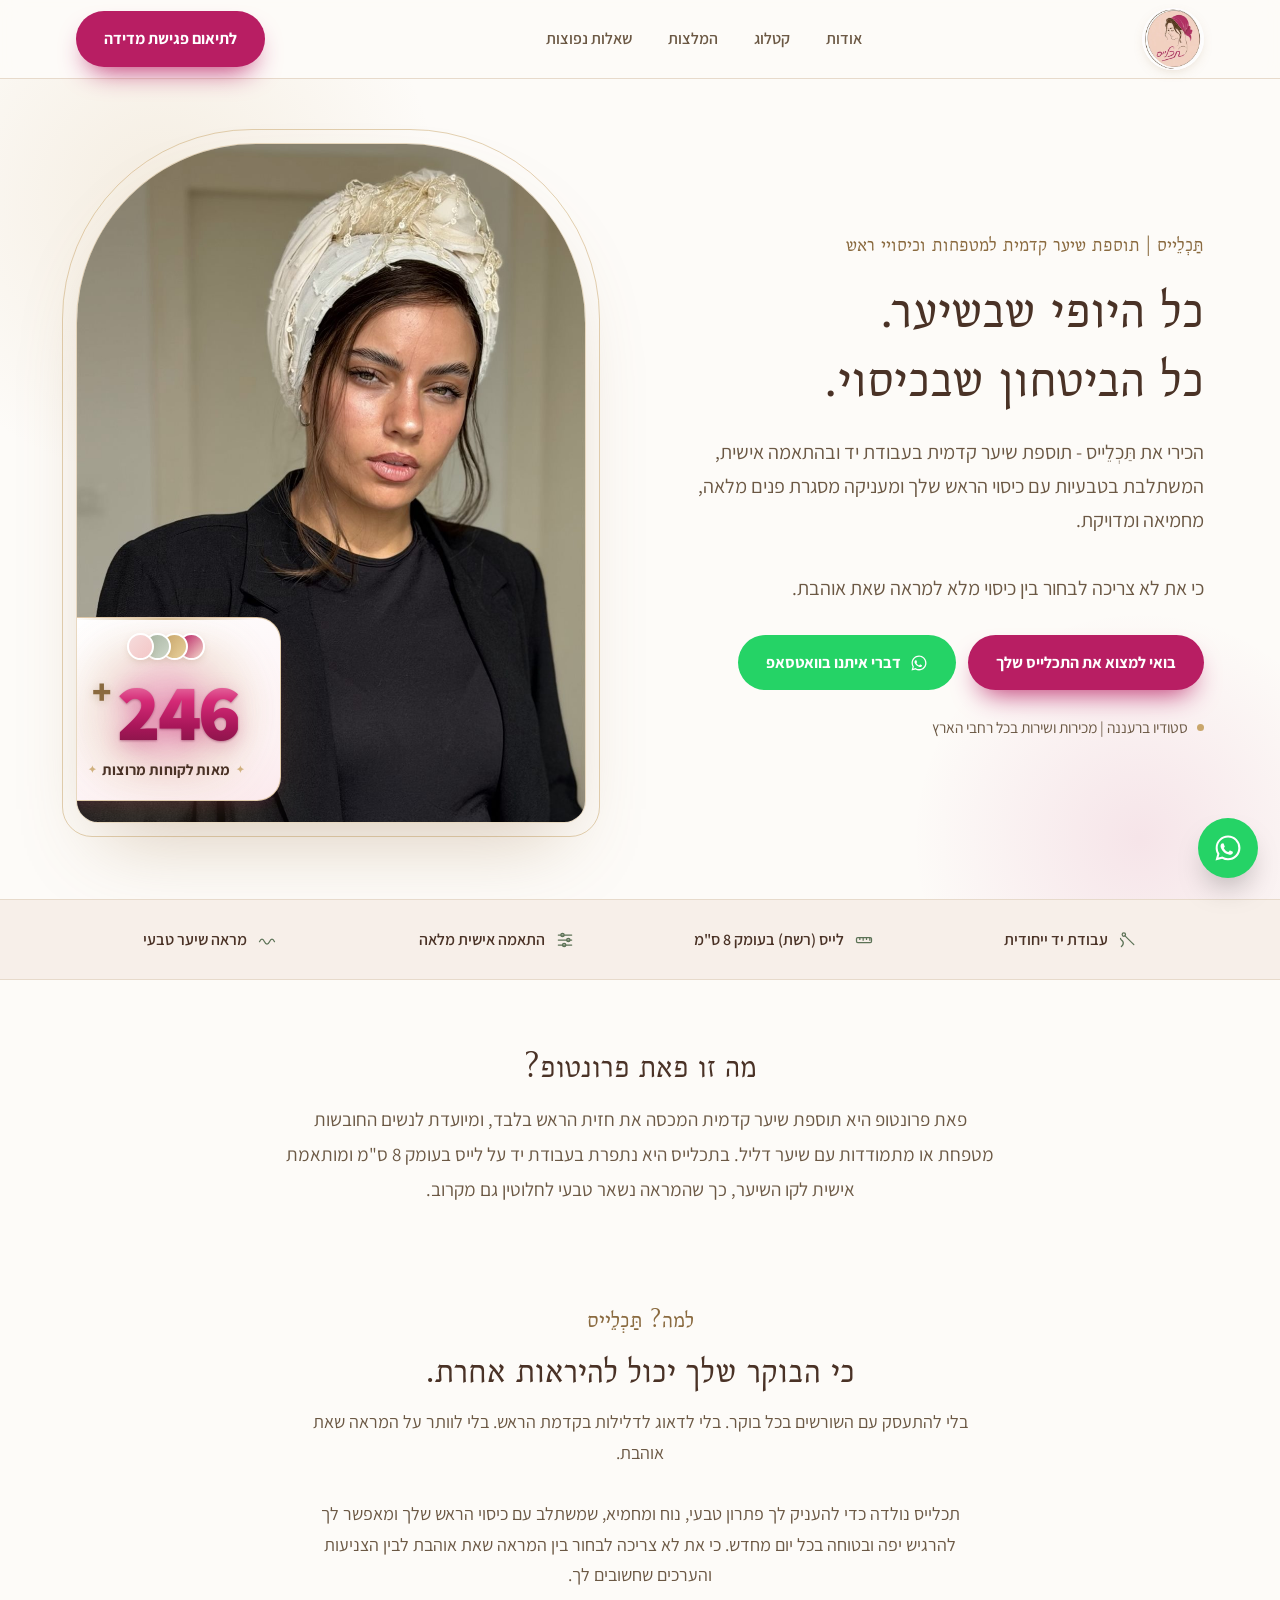
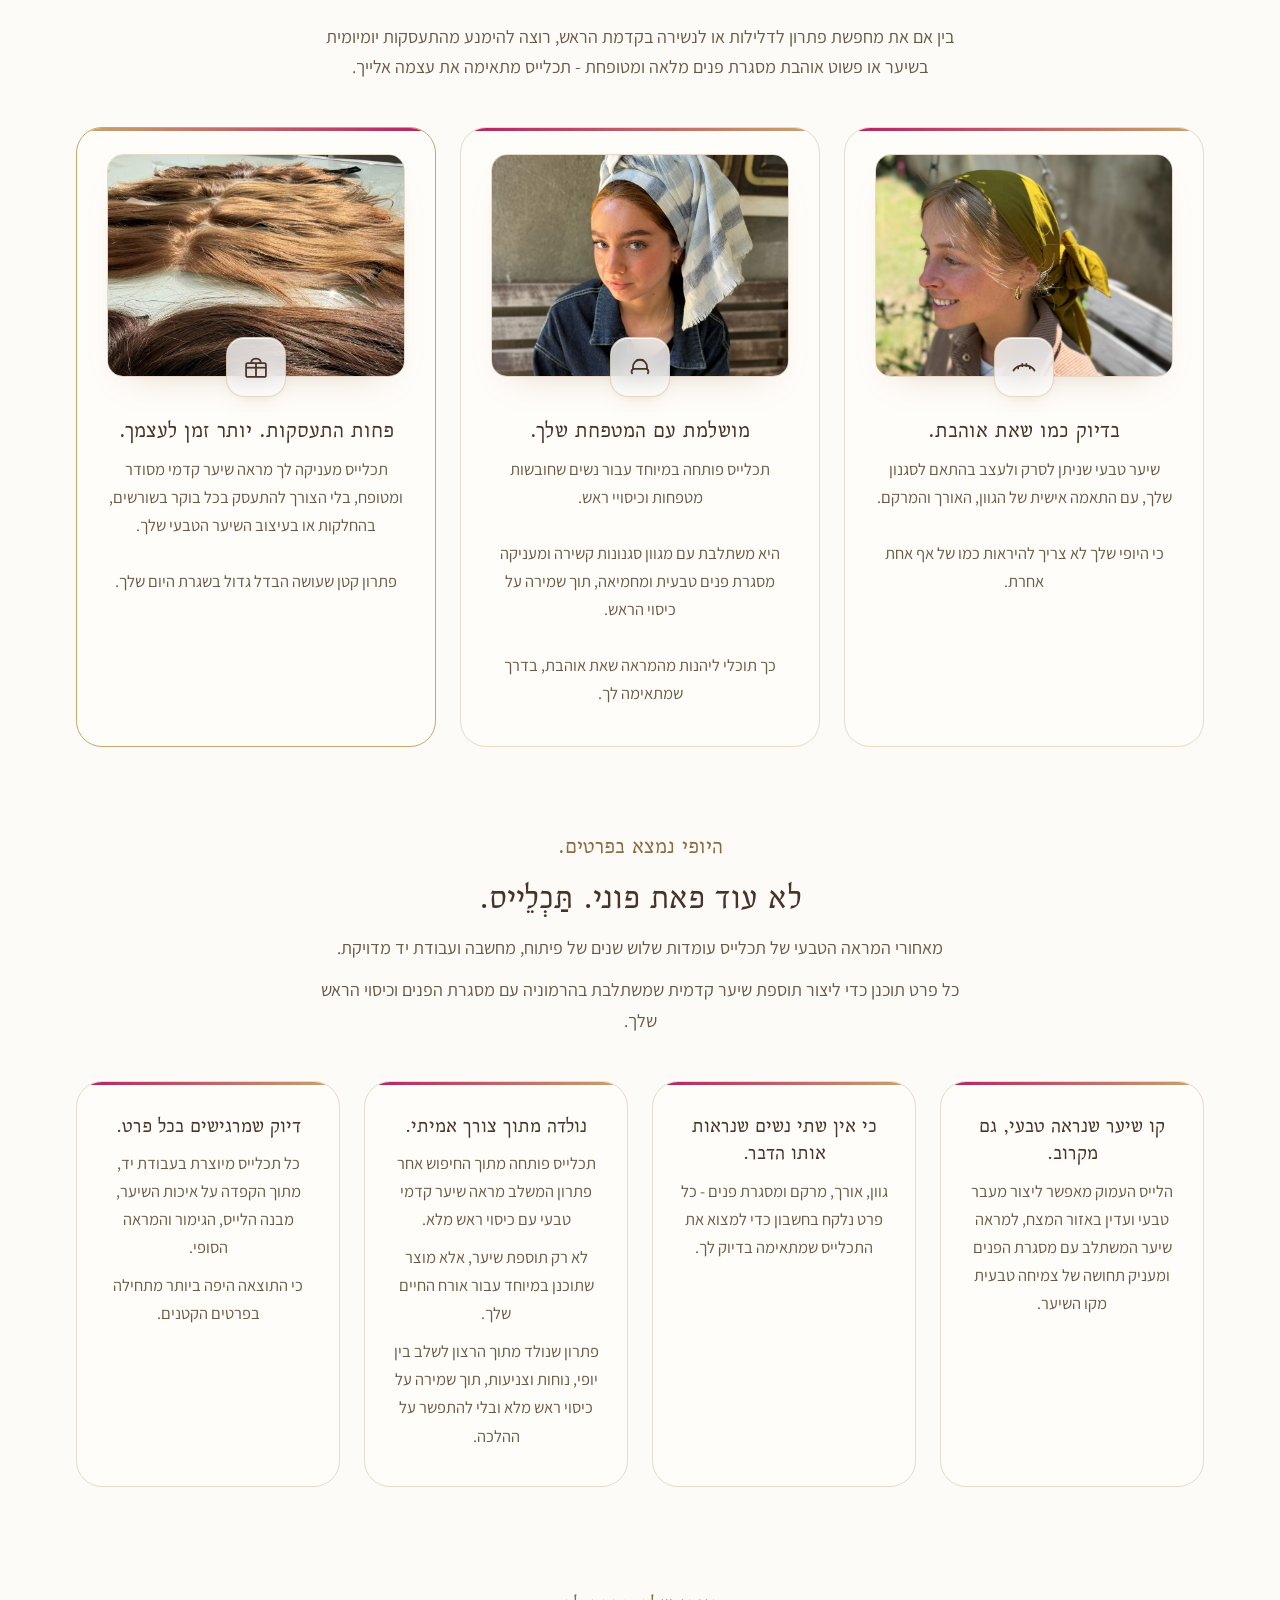
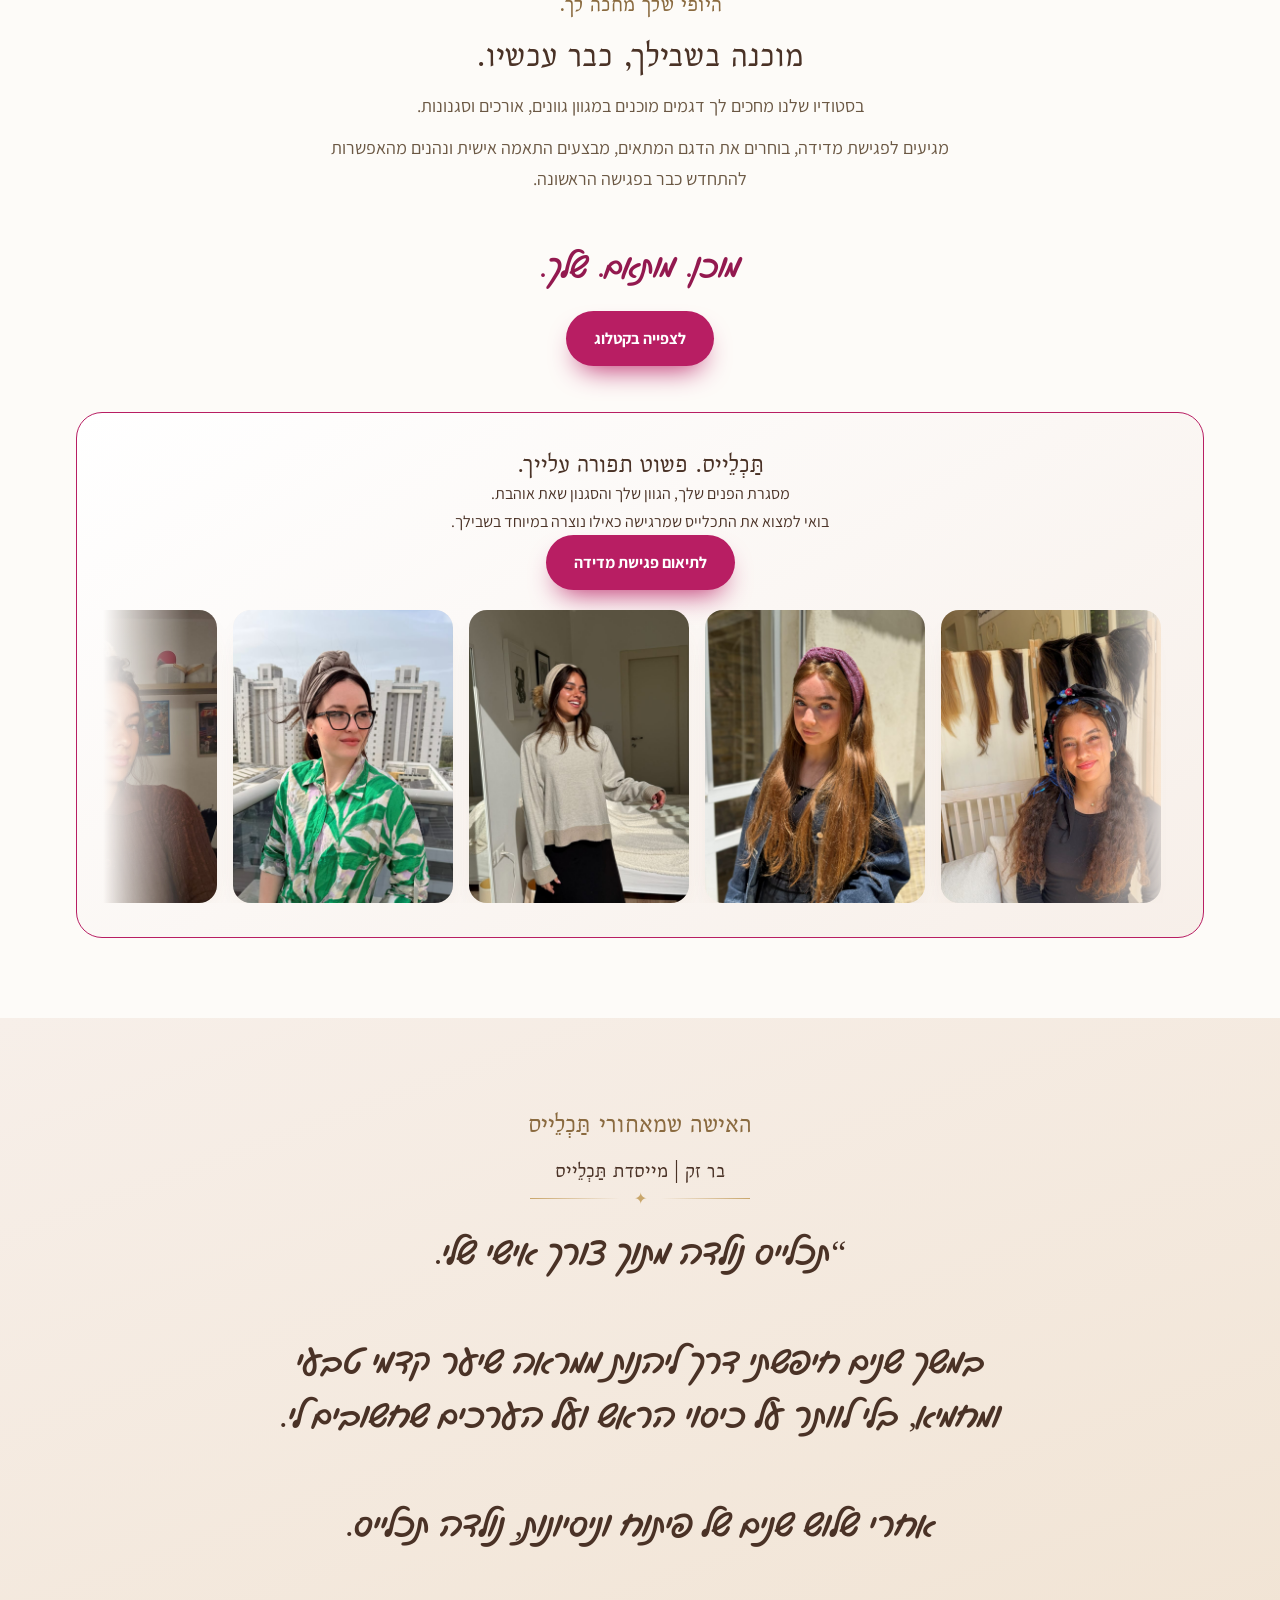
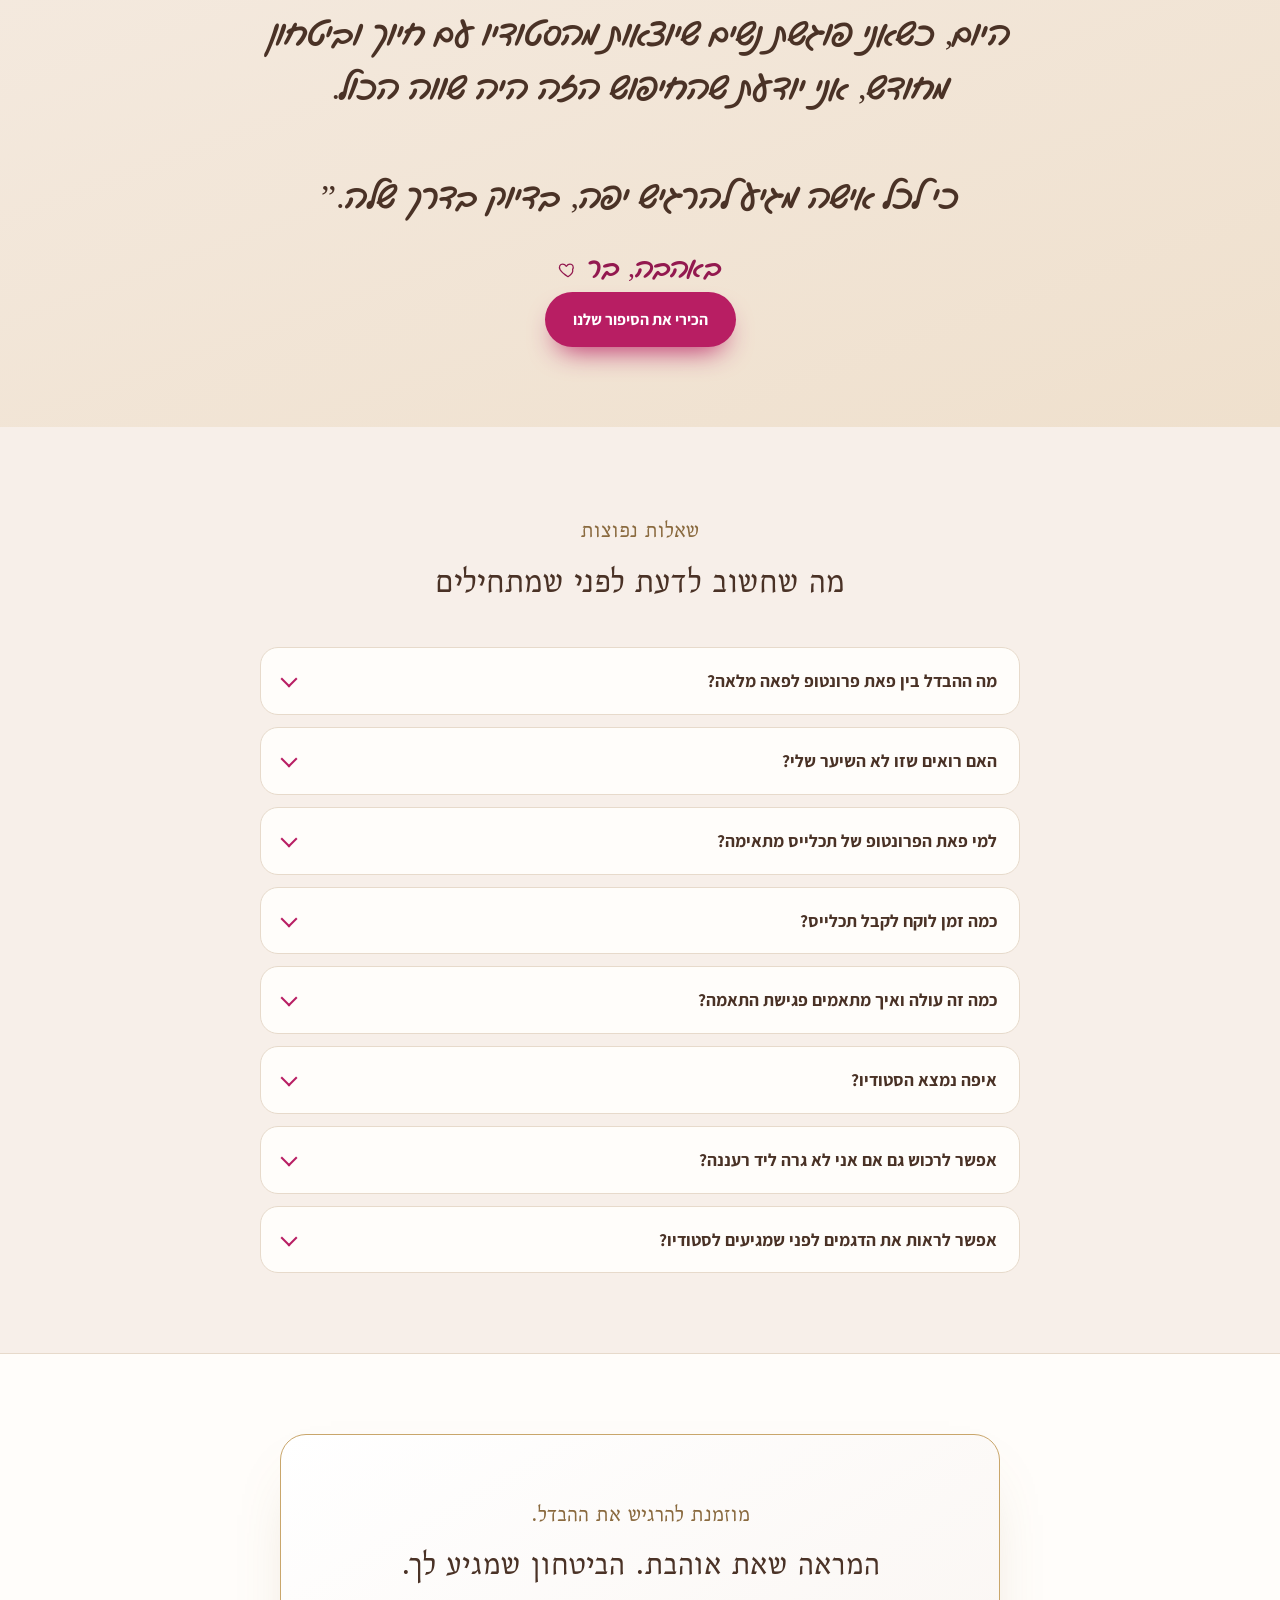
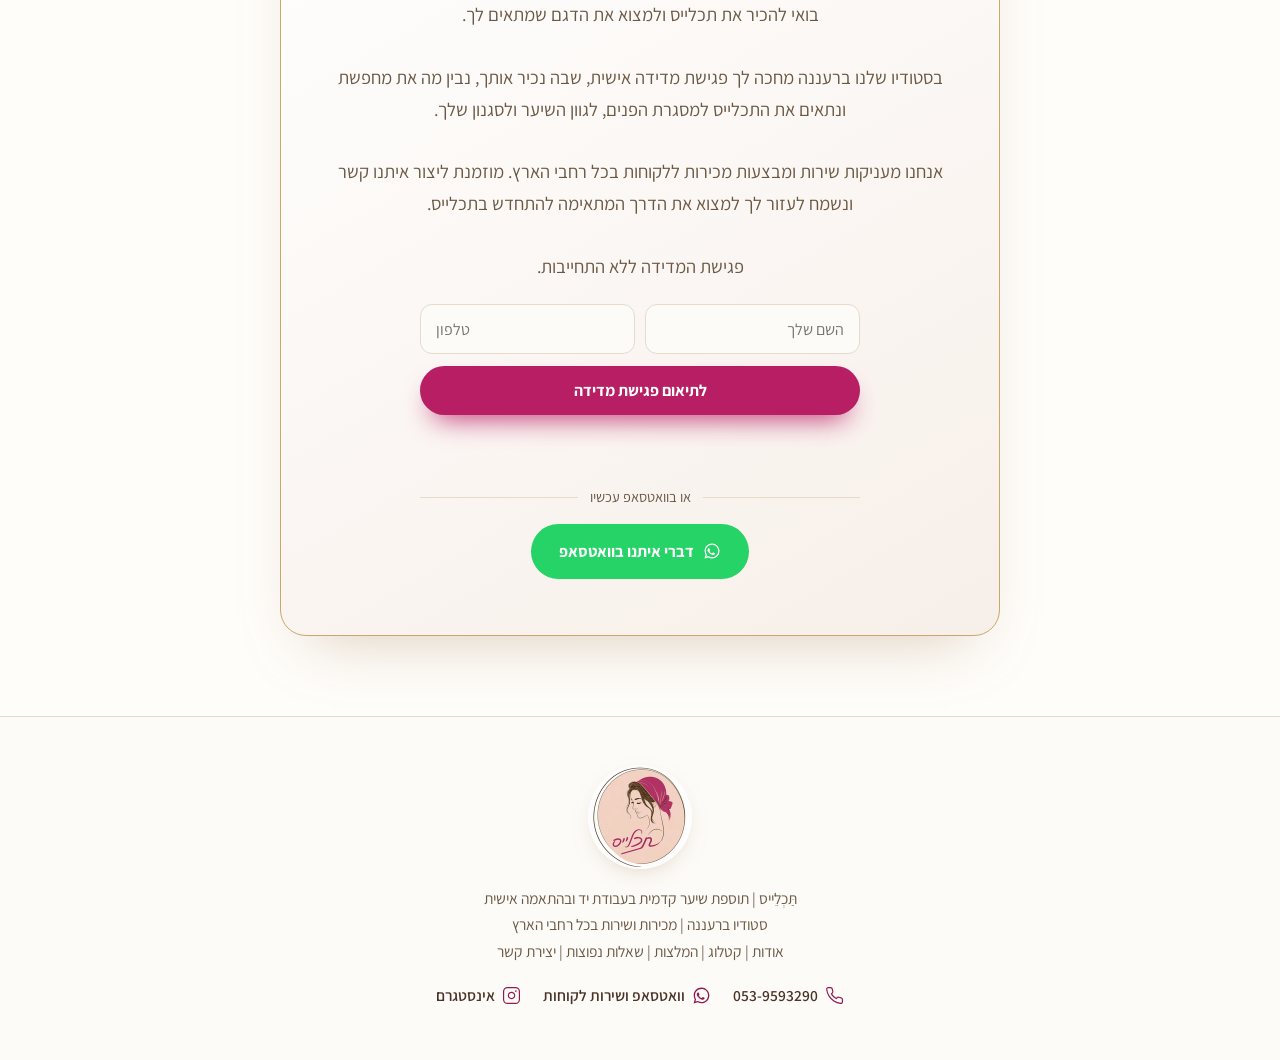
==== commit 3d478916: "SEO: לוגו קל, אייקונים, favicon, סכמות, שם מייסדת עקבי, FAQ, 404, llms.txt - לוגו: WebP של 8KB במקום" ====
--- a/index.html
+++ b/index.html
@@ -4,9 +4,12 @@
 <meta charset="utf-8">
 <meta name="viewport" content="width=device-width, initial-scale=1">
 <title>פאת פרונט ותוספת שיער למטפחות | תכלייס רעננה</title>
-<meta name="description" content="פאת פרונט בעבודת יד לחובשות מטפחות ולנשים עם שיער דליל. לייס בעומק 8 ס״מ, קו שיער טבעי והתאמה אישית מלאה. סטודיו תכלייס ברעננה, שירות בכל הארץ.">
+<meta name="description" content="פאת פרונט (פרונטופ) בעבודת יד לחובשות מטפחות ולנשים עם שיער דליל. לייס בעומק 8 ס״מ, קו שיער טבעי והתאמה אישית מלאה. סטודיו תכלייס ברעננה, שירות בכל הארץ.">
 <meta name="theme-color" content="#B81E63">
-<link rel="icon" href="assets/logo.png" type="image/png">
+<link rel="icon" href="favicon.ico" sizes="48x48">
+<link rel="icon" href="assets/icon-192.png" type="image/png" sizes="192x192">
+<link rel="apple-touch-icon" href="assets/apple-touch-icon.png">
+<meta name="robots" content="index, follow, max-image-preview:large, max-snippet:-1, max-video-preview:-1">
 <link rel="canonical" href="https://tachlace.net/">
 
 <meta property="og:type" content="website">
@@ -71,24 +74,66 @@
     "addressLocality": "רעננה",
     "addressCountry": "IL"
   },
-  "areaServed": { "@type": "Country", "name": "ישראל" },
+  "areaServed": {
+    "@type": "Country",
+    "name": "ישראל"
+  },
   "founder": {
     "@type": "Person",
-    "name": "בר רבקה זק",
+    "name": "בר זק",
+    "alternateName": "בר רבקה זק",
     "jobTitle": "מייסדת תכלייס"
   },
-  "knowsAbout": ["פאת פרונט", "תוספת שיער קדמית", "פאה למטפחת", "דלילות שיער בנשים"],
+  "knowsAbout": [
+    "פאת פרונט",
+    "פאת פרונטופ",
+    "תוספת שיער קדמית",
+    "פאה למטפחת",
+    "דלילות שיער בנשים"
+  ],
   "hasOfferCatalog": {
     "@type": "OfferCatalog",
     "name": "דגמי תכלייס",
     "itemListElement": [
-      { "@type": "Offer", "itemOffered": { "@type": "Product", "name": "פאת פרונט בעבודת יד למטפחות" } },
-      { "@type": "Offer", "itemOffered": { "@type": "Product", "name": "תוספת שיער קדמית לשיער דליל" } }
+      {
+        "@type": "Offer",
+        "itemOffered": {
+          "@type": "Product",
+          "name": "פאת פרונט בעבודת יד למטפחות"
+        }
+      },
+      {
+        "@type": "Offer",
+        "itemOffered": {
+          "@type": "Product",
+          "name": "תוספת שיער קדמית לשיער דליל"
+        }
+      }
     ]
   },
   "sameAs": [
     "https://instagram.com/tachlace"
-  ]
+  ],
+  "contactPoint": {
+    "@type": "ContactPoint",
+    "telephone": "+972539593290",
+    "contactType": "customer service",
+    "availableLanguage": "he",
+    "areaServed": "IL"
+  }
+}
+</script>
+<script type="application/ld+json">
+{
+  "@context": "https://schema.org",
+  "@type": "WebSite",
+  "@id": "https://tachlace.net/#website",
+  "name": "תכלייס",
+  "url": "https://tachlace.net/",
+  "inLanguage": "he-IL",
+  "publisher": {
+    "@id": "https://tachlace.net/#business"
+  }
 }
 </script>
 </head>
@@ -128,7 +173,7 @@
 <header class="nav">
   <div class="wrap">
     <a href="#main" class="brand" aria-label="תכלייס - לעמוד הבית">
-      <img src="assets/logo.png" alt="תכלייס">
+      <img src="assets/logo-208.webp" width="62" height="62" alt="תכלייס">
     </a>
     <nav class="menu" aria-label="ניווט ראשי">
       <a href="about.html">אודות</a>
@@ -252,12 +297,12 @@
         </div>
         <div class="marquee">
           <div class="marquee-track">
-            <div class="marquee-item"><img src="assets/gallery/gallery-model.jpg" width="900" height="1200" alt="לקוחת תכלייס" loading="lazy"></div>
-            <div class="marquee-item"><img src="assets/catalog/tc-03-ginger-long.jpg" width="900" height="1200" alt="לקוחת תכלייס" loading="lazy"></div>
-            <div class="marquee-item"><img src="assets/catalog/tc-07-darkbrown-long.jpg" width="900" height="1200" alt="לקוחת תכלייס" loading="lazy"></div>
-            <div class="marquee-item"><img src="assets/catalog/tc-09-black-mid.jpg" width="900" height="1200" alt="לקוחת תכלייס" loading="lazy"></div>
-            <div class="marquee-item"><img src="assets/catalog/tc-06-brownwavy-mid.jpg" width="900" height="1200" alt="לקוחת תכלייס" loading="lazy"></div>
-            <div class="marquee-item"><img src="assets/catalog/tc-02-ash-mid.jpg" width="900" height="1200" alt="לקוחת תכלייס" loading="lazy"></div>
+            <div class="marquee-item"><img src="assets/gallery/gallery-model.jpg" width="900" height="1200" alt="לקוחה בסטודיו תכלייס עם מטפחת ותוספת שיער קדמית חומה וארוכה" loading="lazy"></div>
+            <div class="marquee-item"><img src="assets/catalog/tc-03-ginger-long.jpg" width="900" height="1200" alt="לקוחת תכלייס עם תוספת שיער בגוון ג'ינג'י, אורך ארוך, שיער חלק" loading="lazy"></div>
+            <div class="marquee-item"><img src="assets/catalog/tc-07-darkbrown-long.jpg" width="900" height="1200" alt="לקוחת תכלייס עם תוספת שיער בגוון חום כהה, אורך ארוך, שיער חלק" loading="lazy"></div>
+            <div class="marquee-item"><img src="assets/catalog/tc-09-black-mid.jpg" width="900" height="1200" alt="לקוחת תכלייס עם תוספת שיער בגוון שחור פחם, אורך אמצע, שיער חלק" loading="lazy"></div>
+            <div class="marquee-item"><img src="assets/catalog/tc-06-brownwavy-mid.jpg" width="900" height="1200" alt="לקוחת תכלייס עם תוספת שיער בגוון חום כהה, אורך אמצע, שיער גלי" loading="lazy"></div>
+            <div class="marquee-item"><img src="assets/catalog/tc-02-ash-mid.jpg" width="900" height="1200" alt="לקוחת תכלייס עם תוספת שיער בגוון אפור, אורך אמצע, שיער גלי" loading="lazy"></div>
             <!-- כפילות לצורך לולאה רציפה -->
             <div class="marquee-item" aria-hidden="true"><img src="assets/gallery/gallery-model.jpg" width="900" height="1200" alt="" loading="lazy"></div>
             <div class="marquee-item" aria-hidden="true"><img src="assets/catalog/tc-03-ginger-long.jpg" width="900" height="1200" alt="" loading="lazy"></div>
@@ -314,6 +359,14 @@
         <summary>איפה נמצא הסטודיו?</summary>
         <p>הסטודיו נמצא ברעננה ופגישות ההתאמה מתקיימות בו.</p>
       </details>
+      <details class="faq-item">
+        <summary>אפשר לרכוש גם אם אני לא גרה ליד רעננה?</summary>
+        <p>כן. הסטודיו נמצא ברעננה, ומכירות ושירות מתבצעים בכל רחבי הארץ. אפשר לפנות אלינו בוואטסאפ ולשמוע על אפשרויות הרכישה וההתאמה.</p>
+      </details>
+      <details class="faq-item">
+        <summary>אפשר לראות את הדגמים לפני שמגיעים לסטודיו?</summary>
+        <p>כן. <a href="catalog.html" class="faq-link">בקטלוג באתר</a> מופיעים דגמים לפי צבע, אורך וסוג שיער, ובסטודיו יש עוד מגוון דגמים שלא מופיעים בקטלוג.</p>
+      </details>
     </div>
   </div></section>
 
@@ -351,6 +404,16 @@
         "@type": "Question",
         "name": "איפה נמצא הסטודיו?",
         "acceptedAnswer": { "@type": "Answer", "text": "הסטודיו נמצא ברעננה ופגישות ההתאמה מתקיימות בו." }
+      },
+      {
+        "@type": "Question",
+        "name": "אפשר לרכוש גם אם אני לא גרה ליד רעננה?",
+        "acceptedAnswer": { "@type": "Answer", "text": "כן. הסטודיו נמצא ברעננה, ומכירות ושירות מתבצעים בכל רחבי הארץ. אפשר לפנות אלינו בוואטסאפ ולשמוע על אפשרויות הרכישה וההתאמה." }
+      },
+      {
+        "@type": "Question",
+        "name": "אפשר לראות את הדגמים לפני שמגיעים לסטודיו?",
+        "acceptedAnswer": { "@type": "Answer", "text": "כן. בקטלוג באתר מופיעים דגמים לפי צבע, אורך וסוג שיער, ובסטודיו יש עוד מגוון דגמים שלא מופיעים בקטלוג." }
       }
     ]
   }
@@ -379,7 +442,7 @@
 </main>
 
 <footer>
-  <img class="f-logo" src="assets/logo.png" alt="תכלייס">
+  <img class="f-logo" src="assets/logo-208.webp" width="104" height="104" alt="תכלייס" loading="lazy">
   <div>תַּכְלֵייס | תוספת שיער קדמית בעבודת יד ובהתאמה אישית<br>סטודיו ברעננה | מכירות ושירות בכל רחבי הארץ</div><div class="f-nav"><a href="about.html">אודות</a> | <a href="catalog.html">קטלוג</a> | <a href="index.html#reviews">המלצות</a> | <a href="index.html#faq">שאלות נפוצות</a> | <a href="index.html#contact">יצירת קשר</a></div>
   <div class="f-links">
     <a href="tel:+972539593290"><svg><use href="#icon-phone"></use></svg>053-9593290</a>
--- a/css/style.css
+++ b/css/style.css
@@ -956,3 +956,5 @@
 .new-cta{ text-align:center; margin-top:18px; }
 .f-nav a{ color:inherit; text-decoration:none; }
 .f-nav a:hover{ text-decoration:underline; }
+
+.faq-item p a.faq-link{ color:var(--magenta-deep); text-decoration:underline; text-underline-offset:3px; }
